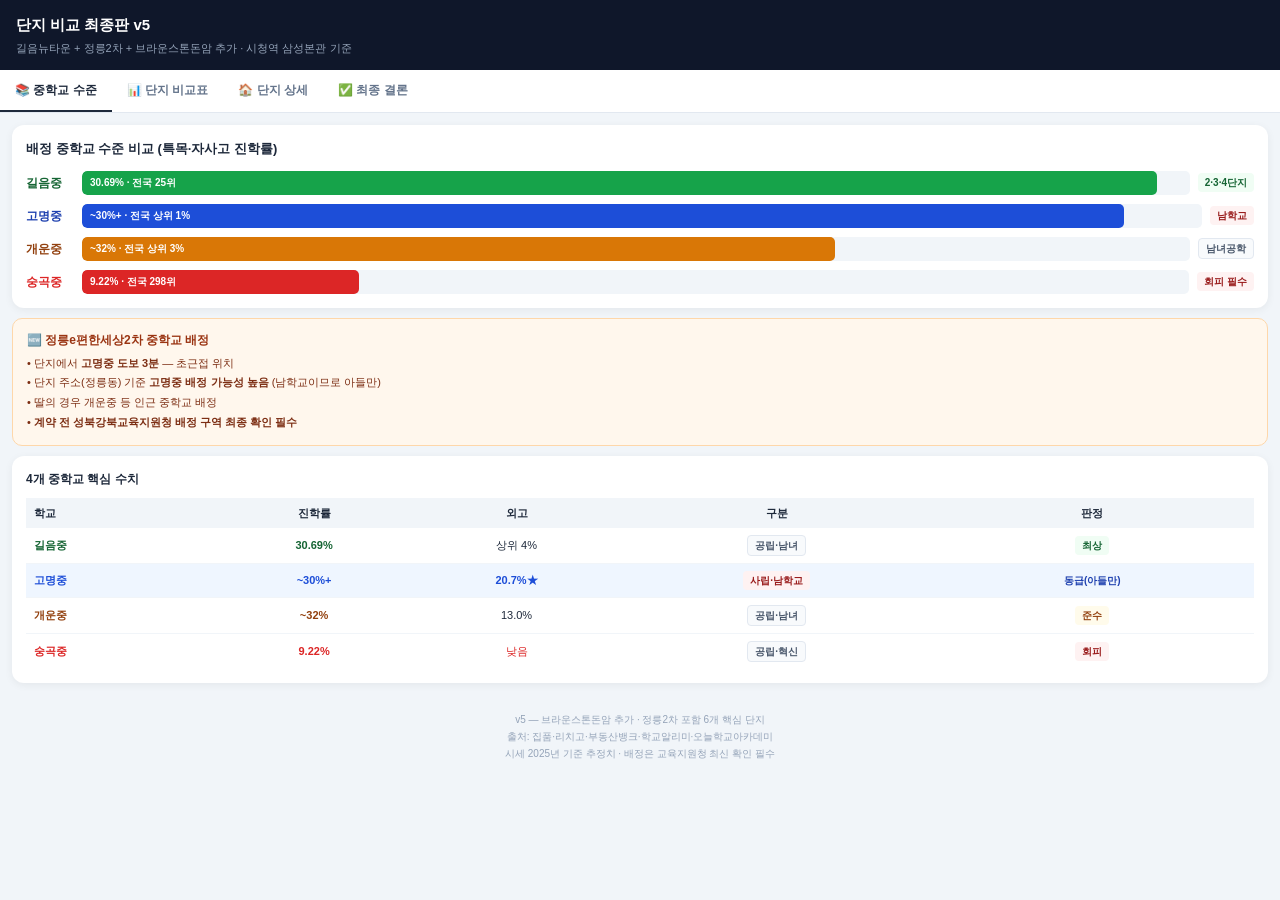
==== gileum_final_v5-2.html @ db256c3c "Add files via upload newtown" ====
<!DOCTYPE html>
<html lang="ko">
<head>
<meta charset="UTF-8">
<meta name="viewport" content="width=device-width, initial-scale=1.0, maximum-scale=1.0">
<title>길음뉴타운 + 정릉2차 + 브라운스톤돈암 비교 최종판</title>
<style>
* { box-sizing: border-box; margin: 0; padding: 0; -webkit-tap-highlight-color: transparent; }
body { font-family: -apple-system, BlinkMacSystemFont, 'Apple SD Gothic Neo', 'Noto Sans KR', sans-serif; background: #f1f5f9; color: #1e293b; font-size: 14px; line-height: 1.5; }
.hdr { background: #0f172a; color: white; padding: 14px 16px; position: sticky; top: 0; z-index: 100; }
.hdr h1 { font-size: 15px; font-weight: 700; margin-bottom: 3px; }
.hdr p { font-size: 11px; color: #94a3b8; }
.tabs { display: flex; background: white; border-bottom: 1px solid #e2e8f0; position: sticky; top: 52px; z-index: 99; overflow-x: auto; -webkit-overflow-scrolling: touch; scrollbar-width: none; }
.tabs::-webkit-scrollbar { display: none; }
.tab { flex-shrink: 0; padding: 11px 15px; font-size: 12px; font-weight: 600; color: #64748b; border-bottom: 2px solid transparent; white-space: nowrap; cursor: pointer; }
.tab.active { color: #1e293b; border-bottom-color: #1e293b; }
.sec { display: none; }
.sec.active { display: block; }
.sec-pad { padding: 12px; }

/* 배지 */
.badge { display: inline-flex; padding: 2px 7px; border-radius: 4px; font-size: 10px; font-weight: 700; white-space: nowrap; }
.bg-g { background:#f0fdf4; color:#166534; }
.bg-b { background:#eff6ff; color:#1e40af; }
.bg-a { background:#fffbeb; color:#92400e; }
.bg-r { background:#fef2f2; color:#991b1b; }
.bg-p { background:#f3e8ff; color:#6b21a8; }
.bg-or { background:#fff7ed; color:#9a3412; }
.bg-gr { background:#f8fafc; color:#475569; border:0.5px solid #e2e8f0; }
.badge-row { display:flex; gap:4px; flex-wrap:wrap; }

/* 중학교 수준 */
.school-wrap { background:white; border-radius:12px; padding:14px; margin-bottom:10px; box-shadow:0 2px 8px rgba(0,0,0,.06); }
.school-wrap h2 { font-size:13px; font-weight:700; margin-bottom:12px; }
.sbar-row { display:flex; align-items:center; gap:8px; margin-bottom:9px; }
.sbar-row:last-child { margin-bottom:0; }
.sbar-label { font-size:12px; font-weight:700; flex:0 0 48px; }
.sbar-wrap { flex:1; height:24px; background:#f1f5f9; border-radius:5px; overflow:hidden; }
.sbar-fill { height:100%; border-radius:5px; display:flex; align-items:center; padding:0 8px; font-size:10px; font-weight:700; color:white; white-space:nowrap; }
.sbar-right { font-size:10px; font-weight:700; padding:2px 7px; border-radius:4px; flex-shrink:0; }

/* 비교표 */
.tbl-scroll { overflow-x:auto; -webkit-overflow-scrolling:touch; background:white; border-radius:12px; box-shadow:0 2px 8px rgba(0,0,0,.06); margin-bottom:10px; }
.tbl-scroll table { border-collapse:collapse; min-width:700px; width:100%; font-size:11px; }
.tbl-scroll thead tr { background:#0f172a; }
.tbl-scroll thead th { padding:9px 7px; color:#e2e8f0; font-weight:600; font-size:10px; text-align:center; white-space:nowrap; border-right:0.5px solid #1e293b; }
.tbl-scroll thead th:first-child { text-align:left; padding-left:10px; min-width:88px; }
.tbl-scroll thead th:last-child { border-right:none; }
.tbl-scroll tbody tr { border-bottom:0.5px solid #f1f5f9; }
.tbl-scroll tbody tr.sr { background:#f0fdf4; }
.tbl-scroll tbody tr.new-row { background:#fff7ed; }
.tbl-scroll tbody tr.ar { background:#eff6ff; }
.tbl-scroll tbody tr.dr { opacity:.82; }
.tbl-scroll tbody td { padding:8px 6px; vertical-align:middle; text-align:center; border-right:0.5px solid #f1f5f9; }
.tbl-scroll tbody td:first-child { text-align:left; padding-left:10px; border-right:1px solid #e2e8f0; }
.tbl-scroll tbody td:last-child { border-right:none; }
.dn { font-size:12px; font-weight:700; }
.dsub { font-size:10px; color:#64748b; line-height:1.3; margin-top:1px; }

/* 단지 카드 */
.ucard { background:white; border-radius:12px; margin-bottom:10px; box-shadow:0 2px 8px rgba(0,0,0,.06); overflow:hidden; }
.ucard.s { border-top:3px solid #16a34a; }
.ucard.new { border-top:3px solid #ea580c; }
.ucard.a { border-top:3px solid #2563eb; }
.ucard.c { border-top:2px solid #dc2626; opacity:.82; }
.ucard-head { padding:12px 14px; display:flex; justify-content:space-between; align-items:flex-start; gap:8px; }
.ucard-name { font-size:16px; font-weight:700; margin-bottom:2px; }
.ucard-brand { font-size:11px; color:#64748b; margin-bottom:6px; }
.ucard-price { font-size:17px; font-weight:800; text-align:right; flex-shrink:0; }
.ucard-psub { font-size:10px; color:#64748b; margin-top:2px; }
.ugrid { display:grid; grid-template-columns:1fr 1fr; border-top:0.5px solid #f1f5f9; }
.ugi { padding:9px 12px; border-right:0.5px solid #f1f5f9; border-bottom:0.5px solid #f1f5f9; }
.ugi:nth-child(2n) { border-right:none; }
.ugi:nth-last-child(-n+2) { border-bottom:none; }
.ugl { font-size:10px; font-weight:700; color:#94a3b8; text-transform:uppercase; letter-spacing:.04em; margin-bottom:3px; }
.ugv { font-size:13px; font-weight:700; }
.ugs { font-size:10px; color:#64748b; margin-top:2px; line-height:1.4; }
.sch-sec { padding:10px 14px; background:#f8fafc; border-top:0.5px solid #f1f5f9; }
.sch-lbl { font-size:10px; font-weight:700; color:#94a3b8; text-transform:uppercase; letter-spacing:.04em; margin-bottom:5px; }
.sch-name { font-size:14px; font-weight:700; }
.sch-bar { height:4px; background:#e2e8f0; border-radius:2px; margin:5px 0; overflow:hidden; }
.sch-bar-fill { height:100%; border-radius:2px; }
.warn { font-size:10px; color:#dc2626; font-weight:600; margin-top:4px; }
.rec-sec { padding:10px 14px; border-top:0.5px solid #f1f5f9; }
.rec-inner { border-radius:8px; padding:9px 12px; }
.rec-t { font-size:11px; font-weight:700; margin-bottom:3px; }
.rec-d { font-size:11px; line-height:1.6; }

/* 결론 */
.con-wrap { background:#0f172a; border-radius:12px; padding:16px; margin-bottom:10px; }
.con-wrap h2 { font-size:14px; font-weight:700; color:#a5b4fc; margin-bottom:12px; }
.con-item { border-radius:10px; padding:12px; margin-bottom:8px; }
.con-item:last-child { margin-bottom:0; }
.con-lbl { font-size:10px; font-weight:700; margin-bottom:4px; }
.con-title { font-size:14px; font-weight:700; color:white; margin-bottom:4px; }
.con-text { font-size:11px; line-height:1.7; }
.alert-box { border-radius:10px; padding:12px 14px; margin-bottom:10px; }
.footer { text-align:center; padding:16px; font-size:10px; color:#94a3b8; line-height:1.7; }
.cg{color:#166534;} .cb{color:#1e40af;} .ca{color:#92400e;}
.cr{color:#dc2626;} .cp{color:#6b21a8;} .cor{color:#9a3412;}
</style>
</head>
<body>

<div class="hdr">
  <h1>단지 비교 최종판 v5</h1>
  <p>길음뉴타운 + 정릉2차 + 브라운스톤돈암 추가 · 시청역 삼성본관 기준</p>
</div>

<div class="tabs">
  <div class="tab active" onclick="showTab('school')">📚 중학교 수준</div>
  <div class="tab" onclick="showTab('table')">📊 단지 비교표</div>
  <div class="tab" onclick="showTab('detail')">🏠 단지 상세</div>
  <div class="tab" onclick="showTab('final')">✅ 최종 결론</div>
</div>

<!-- ── TAB 1: 중학교 수준 ── -->
<div id="tab-school" class="sec active sec-pad">
  <div class="school-wrap">
    <h2>배정 중학교 수준 비교 (특목·자사고 진학률)</h2>
    <div class="sbar-row">
      <span class="sbar-label cg">길음중</span>
      <div class="sbar-wrap"><div class="sbar-fill" style="width:97%;background:#16a34a;">30.69% · 전국 25위</div></div>
      <span class="sbar-right bg-g">2·3·4단지</span>
    </div>
    <div class="sbar-row">
      <span class="sbar-label cb">고명중</span>
      <div class="sbar-wrap"><div class="sbar-fill" style="width:93%;background:#1d4ed8;">~30%+ · 전국 상위 1%</div></div>
      <span class="sbar-right bg-r">남학교</span>
    </div>
    <div class="sbar-row">
      <span class="sbar-label ca">개운중</span>
      <div class="sbar-wrap"><div class="sbar-fill" style="width:68%;background:#d97706;">~32% · 전국 상위 3%</div></div>
      <span class="sbar-right bg-gr">남녀공학</span>
    </div>
    <div class="sbar-row">
      <span class="sbar-label cr">숭곡중</span>
      <div class="sbar-wrap"><div class="sbar-fill" style="width:25%;background:#dc2626;">9.22% · 전국 298위</div></div>
      <span class="sbar-right bg-r">회피 필수</span>
    </div>
  </div>

  <div class="alert-box" style="background:#fff7ed;border:1px solid #fed7aa;">
    <div style="font-size:12px;font-weight:700;color:#9a3412;margin-bottom:5px;">🆕 정릉e편한세상2차 중학교 배정</div>
    <div style="font-size:11px;color:#7c2d12;line-height:1.8;">
      • 단지에서 <strong>고명중 도보 3분</strong> — 초근접 위치<br>
      • 단지 주소(정릉동) 기준 <strong>고명중 배정 가능성 높음</strong> (남학교이므로 아들만)<br>
      • 딸의 경우 개운중 등 인근 중학교 배정<br>
      • <strong>계약 전 성북강북교육지원청 배정 구역 최종 확인 필수</strong>
    </div>
  </div>

  <div style="background:white;border-radius:12px;padding:14px;box-shadow:0 2px 8px rgba(0,0,0,.06);">
    <div style="font-size:12px;font-weight:700;margin-bottom:10px;">4개 중학교 핵심 수치</div>
    <table style="width:100%;border-collapse:collapse;font-size:11px;">
      <thead><tr style="background:#f1f5f9;">
        <th style="padding:7px 8px;text-align:left;font-weight:600;">학교</th>
        <th style="padding:7px 6px;text-align:center;">진학률</th>
        <th style="padding:7px 6px;text-align:center;">외고</th>
        <th style="padding:7px 6px;text-align:center;">구분</th>
        <th style="padding:7px 6px;text-align:center;">판정</th>
      </tr></thead>
      <tbody>
        <tr style="border-bottom:0.5px solid #f1f5f9;">
          <td style="padding:7px 8px;font-weight:700;color:#166534;">길음중</td>
          <td style="padding:7px 6px;text-align:center;font-weight:700;color:#166534;">30.69%</td>
          <td style="padding:7px 6px;text-align:center;">상위 4%</td>
          <td style="padding:7px 6px;text-align:center;"><span class="badge bg-gr">공립·남녀</span></td>
          <td style="padding:7px 6px;text-align:center;"><span class="badge bg-g">최상</span></td>
        </tr>
        <tr style="border-bottom:0.5px solid #f1f5f9;background:#eff6ff;">
          <td style="padding:7px 8px;font-weight:700;color:#1d4ed8;">고명중</td>
          <td style="padding:7px 6px;text-align:center;font-weight:700;color:#1d4ed8;">~30%+</td>
          <td style="padding:7px 6px;text-align:center;font-weight:700;color:#1d4ed8;">20.7%★</td>
          <td style="padding:7px 6px;text-align:center;"><span class="badge bg-r">사립·남학교</span></td>
          <td style="padding:7px 6px;text-align:center;"><span class="badge bg-b">동급(아들만)</span></td>
        </tr>
        <tr style="border-bottom:0.5px solid #f1f5f9;">
          <td style="padding:7px 8px;font-weight:700;color:#92400e;">개운중</td>
          <td style="padding:7px 6px;text-align:center;font-weight:700;color:#92400e;">~32%</td>
          <td style="padding:7px 6px;text-align:center;">13.0%</td>
          <td style="padding:7px 6px;text-align:center;"><span class="badge bg-gr">공립·남녀</span></td>
          <td style="padding:7px 6px;text-align:center;"><span class="badge bg-a">준수</span></td>
        </tr>
        <tr>
          <td style="padding:7px 8px;font-weight:700;color:#dc2626;">숭곡중</td>
          <td style="padding:7px 6px;text-align:center;font-weight:700;color:#dc2626;">9.22%</td>
          <td style="padding:7px 6px;text-align:center;color:#dc2626;">낮음</td>
          <td style="padding:7px 6px;text-align:center;"><span class="badge bg-gr">공립·혁신</span></td>
          <td style="padding:7px 6px;text-align:center;"><span class="badge bg-r">회피</span></td>
        </tr>
      </tbody>
    </table>
  </div>
</div>

<!-- ── TAB 2: 단지 비교표 ── -->
<div id="tab-table" class="sec sec-pad">
  <p style="font-size:11px;color:#64748b;margin-bottom:8px;">← 좌우로 스크롤 · 🟢초록=S티어 · 🟠주황=신규추가 · 🔵파란=A티어</p>

  <div class="tbl-scroll">
    <table>
      <thead>
        <tr>
          <th>단지</th>
          <th>배정 중학교</th>
          <th>학군등급</th>
          <th>길음역<br>도보</th>
          <th>시청역<br>소요</th>
          <th>경사</th>
          <th>84㎡<br>시세</th>
          <th>연식</th>
          <th>추천</th>
        </tr>
      </thead>
      <tbody>

        <!-- 4단지 S -->
        <tr class="sr">
          <td><div class="dn">4단지</div><div class="dsub">e편한세상<br>1,605세대</div></td>
          <td><div style="font-size:11px;font-weight:700;color:#166534;">길음중 100%</div><div class="dsub" style="color:#166534;">길음초 배정</div></td>
          <td><span class="badge bg-g" style="font-size:10px;">1등급</span><div class="dsub">전국 0.9%</div></td>
          <td><span style="font-weight:700;color:#92400e;">18~20분</span><div class="dsub">마을버스<br>5~7분</div></td>
          <td><span style="font-weight:700;color:#92400e;">35~40분</span></td>
          <td><span class="badge bg-r">경사 심함</span><div class="dsub">버스 극복</div></td>
          <td><span style="font-weight:700;color:#166534;">10~11억</span></td>
          <td><span style="font-weight:600;">2005년</span><div class="dsub" style="color:#92400e;">22년차</div></td>
          <td><span class="badge bg-g">★학군확정</span></td>
        </tr>

        <!-- 6단지 S -->
        <tr class="sr">
          <td><div class="dn">6단지</div><div class="dsub">래미안<br>977세대</div></td>
          <td><div style="font-size:11px;font-weight:700;">개운중 多</div><div class="dsub" style="color:#dc2626;">고명중 소수·숭곡 회피</div></td>
          <td><span class="badge bg-a" style="font-size:10px;">동별차이</span><div class="dsub">개운중<br>상위 20%</div></td>
          <td><span style="font-weight:700;color:#166534;">5분</span><div class="dsub">지하연결</div></td>
          <td><span style="font-weight:700;color:#166534;">25~28분</span></td>
          <td><span class="badge bg-g">평지</span></td>
          <td><span style="font-weight:700;color:#1e40af;">12~13억</span></td>
          <td><span style="font-weight:600;">2007년</span><div class="dsub">18년차</div></td>
          <td><span class="badge bg-g">출퇴근최강</span><div class="dsub" style="color:#dc2626;">동 확인 필수</div></td>
        </tr>

        <!-- 정릉2차 NEW -->
        <tr class="new-row">
          <td>
            <div class="dn cor">정릉2차</div>
            <div class="dsub">e편한세상<br>527세대</div>
            <div><span class="badge bg-or" style="font-size:9px;">🆕 신규</span></div>
          </td>
          <td>
            <div style="font-size:11px;font-weight:700;color:#9a3412;">고명중 근접(3분)</div>
            <div class="dsub">배정 확인 필요</div>
            <div class="dsub" style="color:#1d4ed8;">아들=고명중 유력</div>
          </td>
          <td><span class="badge bg-b" style="font-size:10px;">1등급유력</span><div class="dsub">고명중 기준<br>아들 한정</div></td>
          <td><span style="font-weight:700;color:#92400e;">10~11분</span><div class="dsub">정릉역(우이신설)<br>도보 9분도</div></td>
          <td><span style="font-weight:700;color:#92400e;">35~40분</span><div class="dsub">버스+4호선<br>+2호선</div></td>
          <td><span class="badge bg-r">경사 있음</span><div class="dsub">정릉동 고지대<br>주의</div></td>
          <td><span style="font-weight:700;color:#166534;">8~9.5억</span><div class="dsub">가장 저렴</div></td>
          <td><span style="font-weight:600;">2009년</span><div class="dsub">16년차</div></td>
          <td><span class="badge bg-or">학군+가격</span><div class="dsub" style="color:#9a3412;">아들 조건부</div></td>
        </tr>


        <!-- 브라운스톤돈암 NEW -->
        <tr class="new-row">
          <td>
            <div class="dn cor">브라운스톤</div>
            <div class="dsub">돈암<br>1,074세대</div>
            <div><span class="badge bg-or" style="font-size:9px;">🆕 신규</span></div>
          </td>
          <td>
            <div style="font-size:11px;font-weight:700;color:#1d4ed8;">고명중 유력</div>
            <div class="dsub">돈암초→고명중<br>경로 일반적</div>
          </td>
          <td><span class="badge bg-b" style="font-size:10px;">1등급</span><div class="dsub">고명중<br>전국 상위 1%<br><span style="color:#dc2626;">남학교</span></div></td>
          <td><span style="font-weight:700;color:#92400e;">10~13분</span><div class="dsub">동별 편차<br>평지</div></td>
          <td><span style="font-weight:700;color:#92400e;">28~33분</span><div class="dsub">4호선→2호선</div></td>
          <td><span class="badge bg-g">평지</span><div class="dsub">돈암동 평지<br>경사 없음</div></td>
          <td><span style="font-weight:700;color:#92400e;">10~11억</span><div class="dsub">82타입 기준<br>~7억8천</div></td>
          <td><span style="font-weight:600;">2004년</span><div class="dsub" style="color:#dc2626;">22년차</div></td>
          <td><span class="badge bg-or">평지+고명중</span><div class="dsub" style="color:#dc2626;">아들 조건부</div></td>
        </tr>
        <!-- 9단지 A -->
        <tr class="ar">
          <td><div class="dn">9단지</div><div class="dsub">래미안<br>2,940세대</div></td>
          <td><div style="font-size:11px;font-weight:700;">개운중/고명중<br>/숭곡중</div><div class="dsub" style="color:#dc2626;">동별 상이·숭곡 회피</div></td>
          <td><span class="badge bg-a" style="font-size:10px;">동별차이</span></td>
          <td><span style="font-weight:700;color:#92400e;">7~10분</span><div class="dsub">에스컬레이터</div></td>
          <td><span style="font-weight:700;color:#92400e;">28~32분</span></td>
          <td><span class="badge bg-g">에스컬</span></td>
          <td><span style="font-weight:700;color:#6b21a8;">13~14억</span></td>
          <td><span style="font-weight:600;">2010년</span><div class="dsub">15년차</div></td>
          <td><span class="badge bg-p">자산가치</span></td>
        </tr>

        <!-- 8단지 A -->
        <tr class="ar">
          <td><div class="dn">8단지</div><div class="dsub">래미안<br>1,900세대</div></td>
          <td><div style="font-size:11px;font-weight:700;">개운중/고명중<br>/숭곡중</div><div class="dsub" style="color:#dc2626;">동별 상이·숭곡 회피</div></td>
          <td><span class="badge bg-a" style="font-size:10px;">동별차이</span></td>
          <td><span style="font-weight:700;color:#92400e;">8~10분</span></td>
          <td><span style="font-weight:700;color:#92400e;">28~32분</span></td>
          <td><span class="badge bg-a">보통</span><div class="dsub">저층 완만</div></td>
          <td><span style="font-weight:700;">12.5~13.5억</span></td>
          <td><span style="font-weight:600;">2009년</span><div class="dsub">16년차</div></td>
          <td><span class="badge bg-gr">차선</span></td>
        </tr>

        <!-- 2단지 D -->
        <tr class="dr">
          <td><div class="dn">2단지</div><div class="dsub">푸르지오<br>1,424세대</div></td>
          <td><div style="font-size:11px;font-weight:700;color:#166534;">길음중 우선</div><div class="dsub">길원초</div></td>
          <td><span class="badge bg-g" style="font-size:10px;">1등급</span></td>
          <td><span style="font-weight:700;color:#dc2626;">20분+</span></td>
          <td><span style="font-weight:700;color:#dc2626;">40~45분</span></td>
          <td><span class="badge bg-r">최악</span></td>
          <td><span style="font-weight:700;color:#166534;">9~10.5억</span></td>
          <td><span style="font-weight:600;">2005년</span></td>
          <td><span class="badge bg-r">비추</span></td>
        </tr>

        <!-- 7단지 D -->
        <tr class="dr">
          <td><div class="dn">7단지</div><div class="dsub">두산위브<br>1,586세대</div></td>
          <td><div style="font-size:11px;">개운중/고명중</div></td>
          <td><span class="badge bg-a" style="font-size:10px;">동별차이</span></td>
          <td><span style="font-weight:700;color:#92400e;">10~12분</span></td>
          <td><span style="font-weight:700;color:#92400e;">30~35분</span></td>
          <td><span class="badge bg-a">있음</span></td>
          <td><span style="font-weight:700;">11~12억</span></td>
          <td><span style="font-weight:600;">2009년</span></td>
          <td><span class="badge bg-gr">비추</span></td>
        </tr>

        <!-- 1단지 D -->
        <tr class="dr">
          <td><div class="dn">1단지</div><div class="dsub">래미안<br>1,056세대</div></td>
          <td><div style="font-size:11px;font-weight:700;color:#dc2626;">숭곡중 多</div></td>
          <td><span class="badge bg-r" style="font-size:10px;">1.3등급</span></td>
          <td><span style="font-weight:700;color:#166534;">3~5분</span></td>
          <td><span style="font-weight:700;color:#166534;">23~25분</span></td>
          <td><span class="badge bg-g">평지</span></td>
          <td><span style="font-weight:700;color:#166534;">10~11억</span></td>
          <td><span style="font-weight:600;">2002년</span><div class="dsub" style="color:#dc2626;">25년·최노후</div></td>
          <td><span class="badge bg-r">비추</span></td>
        </tr>

        <!-- 3단지 D -->
        <tr class="dr">
          <td><div class="dn">3·5단지</div><div class="dsub">센트레빌 외</div></td>
          <td><div style="font-size:11px;font-weight:700;color:#166534;">3단지=길음중<br></div><div style="font-size:11px;color:#dc2626;">5단지=숭곡중</div></td>
          <td><span class="badge bg-r" style="font-size:10px;">불리</span></td>
          <td><span style="font-weight:700;color:#dc2626;">15분+</span></td>
          <td><span style="font-weight:700;color:#dc2626;">40~45분</span></td>
          <td><span class="badge bg-r">심함</span></td>
          <td><span style="font-weight:700;">8~11.5억</span></td>
          <td><span style="font-weight:600;">2005~8년</span></td>
          <td><span class="badge bg-r">비추</span></td>
        </tr>

      </tbody>
    </table>
  </div>
</div>

<!-- ── TAB 3: 단지 상세 ── -->
<div id="tab-detail" class="sec sec-pad">

  <!-- 정릉2차 NEW -->
  <div class="ucard new">
    <div class="ucard-head">
      <div>
        <div style="display:flex;align-items:center;gap:6px;margin-bottom:2px;">
          <span class="ucard-name cor">정릉e편한세상2차</span>
          <span class="badge bg-or">🆕 신규</span>
        </div>
        <div class="ucard-brand">527세대 · 2009년 · 16년차 · 성북구 정릉동</div>
        <div class="badge-row">
          <span class="badge bg-or">고명중 도보 3분</span>
          <span class="badge bg-g">8~9.5억 최저가</span>
          <span class="badge bg-a">경사 있음</span>
        </div>
      </div>
      <div>
        <div class="ucard-price cor">8~9.5억</div>
        <div class="ucard-psub">84㎡ 기준<br>(25년 9억500만 실거래)</div>
      </div>
    </div>
    <div class="ugrid">
      <div class="ugi">
        <div class="ugl">길음역</div>
        <div class="ugv ca">10~11분</div>
        <div class="ugs">도보 이동<br>정릉역(우이신설) 9분</div>
      </div>
      <div class="ugi">
        <div class="ugl">시청역 출퇴근</div>
        <div class="ugv ca">35~40분</div>
        <div class="ugs">버스+4호선 길음역<br>→동대문역사→2호선</div>
      </div>
      <div class="ugi">
        <div class="ugl">경사</div>
        <div class="ugv"><span class="badge bg-a">경사 있음</span></div>
        <div class="ugs">정릉동 고지대<br>임장 필수</div>
      </div>
      <div class="ugi">
        <div class="ugl">초등배정</div>
        <div class="ugv">매원초</div>
        <div class="ugs">단지 인근 위치<br>고명중과 같은 재단</div>
      </div>
      <div class="ugi">
        <div class="ugl">세대수</div>
        <div class="ugv">527세대</div>
        <div class="ugs">소규모 · 커뮤니티<br>시설 제한적</div>
      </div>
      <div class="ugi">
        <div class="ugl">가격메리트</div>
        <div class="ugv cor">비교 단지 최저</div>
        <div class="ugs">4단지보다 1~1.5억<br>추가 절약</div>
      </div>
    </div>
    <div class="sch-sec">
      <div class="sch-lbl">배정 중학교</div>
      <div style="display:flex;align-items:center;justify-content:space-between;margin-bottom:4px;">
        <span class="sch-name cb">고명중 (도보 3분 · 배정 유력)</span>
        <span class="badge bg-r">남학교</span>
      </div>
      <div class="sch-bar"><div class="sch-bar-fill" style="width:93%;background:#1d4ed8;"></div></div>
      <div style="font-size:11px;color:#475569;">전국 상위 1% · 자사고 26.9% · 외고 20.7% ★ · 길음중과 동급</div>
      <div class="warn">⚠ 남학교(아들만). 딸은 개운중 등 별도 배정. 정릉동 주소 기준 고명중 배정 유력하나 계약 전 성북강북교육지원청 공식 확인 필수.</div>
    </div>
    <div style="padding:10px 14px;border-top:0.5px solid #f1f5f9;">
      <div style="font-size:10px;font-weight:700;color:#94a3b8;text-transform:uppercase;letter-spacing:.04em;margin-bottom:8px;">정릉2차 vs 4단지 비교</div>
      <table style="width:100%;border-collapse:collapse;font-size:11px;">
        <tr style="border-bottom:0.5px solid #f1f5f9;">
          <td style="padding:5px 0;color:#64748b;">학군</td>
          <td style="padding:5px 0;text-align:right;">정릉2차 고명중(전국 1%) ≈ 4단지 길음중(전국 0.9%)</td>
        </tr>
        <tr style="border-bottom:0.5px solid #f1f5f9;">
          <td style="padding:5px 0;color:#64748b;">가격</td>
          <td style="padding:5px 0;text-align:right;"><strong class="cor">정릉2차 1~1.5억 저렴</strong> (8~9.5억 vs 10~11억)</td>
        </tr>
        <tr style="border-bottom:0.5px solid #f1f5f9;">
          <td style="padding:5px 0;color:#64748b;">출퇴근</td>
          <td style="padding:5px 0;text-align:right;">비슷 (둘 다 35~40분)</td>
        </tr>
        <tr style="border-bottom:0.5px solid #f1f5f9;">
          <td style="padding:5px 0;color:#64748b;">경사</td>
          <td style="padding:5px 0;text-align:right;">정릉2차 = 4단지 수준 (모두 경사 있음)</td>
        </tr>
        <tr style="border-bottom:0.5px solid #f1f5f9;">
          <td style="padding:5px 0;color:#64748b;">세대수</td>
          <td style="padding:5px 0;text-align:right;color:#dc2626;">정릉2차 527세대 vs 4단지 1,605세대 (소규모 불리)</td>
        </tr>
        <tr>
          <td style="padding:5px 0;color:#64748b;">학군확정</td>
          <td style="padding:5px 0;text-align:right;">4단지 길음중 100% vs 정릉2차 고명중 유력(확인필요)</td>
        </tr>
      </table>
    </div>
    <div class="rec-sec">
      <div class="rec-inner" style="background:#fff7ed;">
        <div class="rec-t cor">아들 기준 · 가격이 최우선이라면</div>
        <div class="rec-d cor">고명중 도보 3분으로 학군은 길음중 동급. 가격은 비교 단지 중 최저(8~9.5억). 단, 527세대 소규모라 커뮤니티·유동성 불리. 배정 공식 확인 필수. 4단지보다 1억 이상 절약 가능.</div>
      </div>
    </div>
  </div>

  <!-- 4단지 -->
  <div class="ucard s">
    <div class="ucard-head">
      <div>
        <div class="ucard-name">4단지 e편한세상</div>
        <div class="ucard-brand">1,605세대 · 2005년 · 22년차</div>
        <div class="badge-row">
          <span class="badge bg-g">길음중 100% 확정</span>
          <span class="badge bg-g">길음초 배정</span>
          <span class="badge bg-r">경사 심함</span>
        </div>
      </div>
      <div>
        <div class="ucard-price cg">10~11억</div>
        <div class="ucard-psub">예산 여유</div>
      </div>
    </div>
    <div class="ugrid">
      <div class="ugi"><div class="ugl">길음역</div><div class="ugv ca">18~20분</div><div class="ugs">마을버스 5~7분 단축</div></div>
      <div class="ugi"><div class="ugl">시청역</div><div class="ugv ca">35~40분</div><div class="ugs">버스+4호선+2호선</div></div>
      <div class="ugi"><div class="ugl">경사</div><div class="ugv"><span class="badge bg-r">심함</span></div><div class="ugs">버스로 극복 가능</div></div>
      <div class="ugi"><div class="ugl">초등배정</div><div class="ugv cg">길음초</div><div class="ugs">전국 상위 0.6%</div></div>
    </div>
    <div class="sch-sec">
      <div class="sch-lbl">배정 중학교</div>
      <div style="display:flex;align-items:center;justify-content:space-between;margin-bottom:4px;">
        <span class="sch-name cg">길음중 100%</span>
        <div class="badge-row"><span class="badge bg-g">성북구 1위</span><span class="badge bg-g">전국 25위</span></div>
      </div>
      <div class="sch-bar"><div class="sch-bar-fill" style="width:97%;background:#16a34a;"></div></div>
      <div style="font-size:11px;color:#475569;">특목·자사고 30.69% · 공립 남녀공학 · 아들·딸 모두</div>
    </div>
    <div class="rec-sec">
      <div class="rec-inner" style="background:#f0fdf4;">
        <div class="rec-t cg">학군 100% 확정 · 아들·딸 공통</div>
        <div class="rec-d cg">길음중 확정. 1,605세대 대단지로 유동성·커뮤니티 우수. 정릉2차보다 비싸지만 학군 확정성과 단지 규모에서 우위.</div>
      </div>
    </div>
  </div>

  <!-- 6단지 -->
  <div class="ucard s">
    <div class="ucard-head">
      <div>
        <div class="ucard-name">6단지 래미안</div>
        <div class="ucard-brand">977세대 · 2007년 · 18년차</div>
        <div class="badge-row">
          <span class="badge bg-g">역 5분 평지</span>
          <span class="badge bg-g">지하연결</span>
          <span class="badge bg-a">개운중 주배정</span>
        </div>
      </div>
      <div>
        <div class="ucard-price cb">12~13억</div>
        <div class="ucard-psub">출퇴근 최강</div>
      </div>
    </div>
    <div class="ugrid">
      <div class="ugi"><div class="ugl">길음역</div><div class="ugv cg">도보 5분</div><div class="ugs">지하주차장 연결</div></div>
      <div class="ugi"><div class="ugl">시청역</div><div class="ugv cg">25~28분</div><div class="ugs">4호선→2호선</div></div>
      <div class="ugi"><div class="ugl">경사</div><div class="ugv"><span class="badge bg-g">완전 평지</span></div></div>
      <div class="ugi"><div class="ugl">초등배정</div><div class="ugv">미아초</div></div>
    </div>
    <div class="sch-sec">
      <div class="sch-lbl">배정 중학교 (동별 상이 ⚠)</div>
      <div style="font-size:13px;font-weight:700;color:#92400e;margin-bottom:4px;">개운중 (다수 동)</div>
      <div class="sch-bar"><div class="sch-bar-fill" style="width:68%;background:#d97706;"></div></div>
      <div style="font-size:11px;color:#475569;">전국 상위 3% · 남녀공학</div>
      <div class="warn">⚠ 고명중 배정 동 적음. 숭곡중 배정 동 절대 회피.</div>
    </div>
    <div class="rec-sec">
      <div class="rec-inner" style="background:#f0fdf4;">
        <div class="rec-t" style="color:#166534;">출퇴근·생활 최우선 · 아들·딸 공통</div>
        <div class="rec-d" style="color:#166534;">역 5분 평지 시청역 25분. 개운중(전국 상위 3%) 배정. 학군은 4단지보다 낮지만 생활 조건 최강.</div>
      </div>
    </div>
  </div>


  <!-- 브라운스톤돈암 NEW -->
  <div class="ucard new">
    <div class="ucard-head">
      <div>
        <div style="display:flex;align-items:center;gap:6px;margin-bottom:2px;">
          <span class="ucard-name cor">브라운스톤돈암</span>
          <span class="badge bg-or">🆕 신규</span>
        </div>
        <div class="ucard-brand">1,074세대 · 2004년 12월 · 22년차 · 성북구 돈암동</div>
        <div class="badge-row">
          <span class="badge bg-g">평지</span>
          <span class="badge bg-b">고명중 유력</span>
          <span class="badge bg-or">1,074세대 중형 단지</span>
        </div>
      </div>
      <div>
        <div class="ucard-price ca">10~11억</div>
        <div class="ucard-psub">84㎡ 추정<br>(82타입 7억8천 기준)</div>
      </div>
    </div>
    <div class="ugrid">
      <div class="ugi">
        <div class="ugl">길음역</div>
        <div class="ugv ca">10~13분</div>
        <div class="ugs">동별 편차 있음<br>평지 이동</div>
      </div>
      <div class="ugi">
        <div class="ugl">시청역 출퇴근</div>
        <div class="ugv ca">28~33분</div>
        <div class="ugs">4호선→동대문역사<br>→2호선</div>
      </div>
      <div class="ugi">
        <div class="ugl">경사</div>
        <div class="ugv"><span class="badge bg-g">평지</span></div>
        <div class="ugs">돈암동 평지 위치<br>경사 없음 ★</div>
      </div>
      <div class="ugi">
        <div class="ugl">단지 규모</div>
        <div class="ugv">1,074세대</div>
        <div class="ugs">중형 단지<br>관리 양호 평가</div>
      </div>
      <div class="ugi">
        <div class="ugl">연식</div>
        <div class="ugv" style="color:#dc2626;">2004년 22년차</div>
        <div class="ugs">4단지(2005년)와<br>비슷한 연식</div>
      </div>
      <div class="ugi">
        <div class="ugl">초등배정</div>
        <div class="ugv">개운초 유력</div>
        <div class="ugs">돈암동 주소 기준<br>교육청 확인 필요</div>
      </div>
    </div>
    <div class="sch-sec">
      <div class="sch-lbl">배정 중학교</div>
      <div style="display:flex;align-items:center;justify-content:space-between;margin-bottom:4px;">
        <span class="sch-name cb">고명중 (돈암초 → 고명중 일반 경로)</span>
        <span class="badge bg-r">남학교</span>
      </div>
      <div class="sch-bar"><div class="sch-bar-fill" style="width:93%;background:#1d4ed8;"></div></div>
      <div style="font-size:11px;color:#475569;">전국 상위 1% · 자사고 26.9% · 외고 20.7%★ · 사립 남학교</div>
      <div style="font-size:11px;color:#475569;margin-top:3px;">돈암초 졸업생 다수가 고명중 배정 — 나무위키·지역 정보 확인</div>
      <div class="warn">⚠ 남학교(아들만). 딸은 동구여중·성신여중 등 별도 배정. 배정은 교육지원청 공식 확인 필수.</div>
    </div>
    <div style="padding:10px 14px;border-top:0.5px solid #f1f5f9;">
      <div style="font-size:10px;font-weight:700;color:#94a3b8;text-transform:uppercase;letter-spacing:.04em;margin-bottom:8px;">브라운스톤돈암 vs 6단지 비교</div>
      <table style="width:100%;border-collapse:collapse;font-size:11px;">
        <tr style="border-bottom:0.5px solid #f1f5f9;">
          <td style="padding:5px 0;color:#64748b;">배정 학교</td>
          <td style="padding:5px 0;text-align:right;"><strong>브라운스톤=고명중(전국 상위 1%)</strong> vs 6단지=개운중(상위 3%)</td>
        </tr>
        <tr style="border-bottom:0.5px solid #f1f5f9;">
          <td style="padding:5px 0;color:#64748b;">경사</td>
          <td style="padding:5px 0;text-align:right;">둘 다 평지 ★</td>
        </tr>
        <tr style="border-bottom:0.5px solid #f1f5f9;">
          <td style="padding:5px 0;color:#64748b;">길음역 거리</td>
          <td style="padding:5px 0;text-align:right;color:#dc2626;">6단지 5분 &lt;&lt; 브라운스톤 10~13분</td>
        </tr>
        <tr style="border-bottom:0.5px solid #f1f5f9;">
          <td style="padding:5px 0;color:#64748b;">출퇴근</td>
          <td style="padding:5px 0;text-align:right;color:#dc2626;">6단지 25~28분 &lt;&lt; 브라운스톤 28~33분</td>
        </tr>
        <tr style="border-bottom:0.5px solid #f1f5f9;">
          <td style="padding:5px 0;color:#64748b;">시세</td>
          <td style="padding:5px 0;text-align:right;color:#166534;">브라운스톤 10~11억 vs 6단지 12~13억 → 2억 절약</td>
        </tr>
        <tr>
          <td style="padding:5px 0;color:#64748b;">세대수</td>
          <td style="padding:5px 0;text-align:right;">브라운스톤 1,074세대 vs 6단지 977세대 (비슷)</td>
        </tr>
      </table>
    </div>
    <div class="rec-sec">
      <div class="rec-inner" style="background:#fff7ed;">
        <div class="rec-t cor">평지 + 고명중 + 가격 절약 (아들 기준)</div>
        <div class="rec-d cor">고명중(전국 상위 1%, 남학교) 배정 유력. 완전 평지. 6단지보다 2억 저렴. 학군은 6단지 개운중보다 오히려 높음. 단, 남학교라 아들만 해당. 길음역 10~13분, 22년차 구축 감안.</div>
      </div>
    </div>
  </div>

  <!-- 9단지 간략 -->
  <div class="ucard a">
    <div class="ucard-head">
      <div>
        <div class="ucard-name">9단지 래미안</div>
        <div class="ucard-brand">2,940세대 · 2010년 · 15년차 · 뉴타운 대장</div>
        <div class="badge-row"><span class="badge bg-p">대장단지</span><span class="badge bg-g">에스컬레이터</span><span class="badge bg-r">동 확인 필수</span></div>
      </div>
      <div><div class="ucard-price cp">13~14억</div><div class="ucard-psub">예산 상단</div></div>
    </div>
    <div class="sch-sec">
      <div class="sch-lbl">배정 중학교 (동별 상이)</div>
      <div class="badge-row" style="margin-bottom:4px;"><span class="badge bg-a">개운중(남녀)</span><span class="badge bg-b">고명중(남·소수)</span><span class="badge bg-r">숭곡중 ✗</span></div>
      <div class="warn">⚠ 개운중 배정 동 선택. 숭곡중 절대 회피.</div>
    </div>
    <div class="rec-sec">
      <div class="rec-inner" style="background:#eff6ff;">
        <div class="rec-t cb">자산가치 최우선 + 예산 여유 시</div>
        <div class="rec-d cb">대장단지 장기 보존력 최상. 개운중 배정 동 확인 조건부 추천.</div>
      </div>
    </div>
  </div>

  <div class="alert-box" style="background:#fef2f2;border:1px solid #fecaca;">
    <div style="font-size:12px;font-weight:700;color:#991b1b;margin-bottom:6px;">✗ 비추천 단지 (8·2·3·5·7·1단지)</div>
    <div style="font-size:12px;line-height:1.9;color:#7f1d1d;">
      <strong>2단지</strong> — 길음중 배정이나 경사+역거리 최악<br>
      <strong>3단지</strong> — 길음중 배정이나 고지대 경사 극심<br>
      <strong>5단지</strong> — 숭곡중 多 + 경사 심함<br>
      <strong>7단지</strong> — 두산 브랜드, 8단지 대비 메리트 없음<br>
      <strong>1단지</strong> — 숭곡중 多 배정 + 25년 최노후
    </div>
  </div>
</div>

<!-- ── TAB 4: 최종 결론 ── -->
<div id="tab-final" class="sec sec-pad">



  <!-- 단지별 순위표 -->
  <div style="background:white;border-radius:12px;padding:14px;margin-bottom:10px;box-shadow:0 2px 8px rgba(0,0,0,.06);">
    <div style="font-size:13px;font-weight:700;margin-bottom:4px;">🏆 단지별 종합 순위</div>
    <div style="font-size:11px;color:#1d4ed8;font-weight:600;background:#eff6ff;border-radius:6px;padding:6px 10px;margin-bottom:12px;">👦 9세 아들 기준 · 고명중(남학교) 배정 가능 반영</div>

    <!-- 1위 -->
    <div style="display:flex;align-items:center;gap:10px;padding:10px 12px;background:#fefce8;border-radius:10px;margin-bottom:8px;border-left:4px solid #eab308;">
      <div style="font-size:22px;font-weight:900;color:#eab308;flex-shrink:0;width:28px;text-align:center;">1</div>
      <div style="flex:1;min-width:0;">
        <div style="display:flex;align-items:center;gap:6px;flex-wrap:wrap;margin-bottom:3px;">
          <span style="font-size:14px;font-weight:700;">브라운스톤돈암</span>
          <span class="badge bg-b">고명중 유력</span>
          <span class="badge bg-g">평지</span>
          <span class="badge bg-g">가격↓</span>
        </div>
        <div style="font-size:11px;color:#475569;line-height:1.7;">고명중(전국 상위 1%, 외고 20.7%★) · 완전 평지 · 10~11억<br>6단지보다 2억 저렴하면서 학군은 오히려 높음 · 1,074세대</div>
      </div>
      <div style="text-align:right;flex-shrink:0;">
        <div style="font-size:15px;font-weight:800;color:#9a3412;">10~11억</div>
        <div style="font-size:10px;color:#64748b;">1,074세대</div>
      </div>
    </div>

    <!-- 2위 -->
    <div style="display:flex;align-items:center;gap:10px;padding:10px 12px;background:#fefce8;border-radius:10px;margin-bottom:8px;border-left:4px solid #f59e0b;">
      <div style="font-size:22px;font-weight:900;color:#f59e0b;flex-shrink:0;width:28px;text-align:center;">2</div>
      <div style="flex:1;min-width:0;">
        <div style="display:flex;align-items:center;gap:6px;flex-wrap:wrap;margin-bottom:3px;">
          <span style="font-size:14px;font-weight:700;">4단지 e편한세상</span>
          <span class="badge bg-g">길음중 100%</span>
          <span class="badge bg-g">가격↓</span>
        </div>
        <div style="font-size:11px;color:#475569;line-height:1.7;">길음중(전국 25위, 성북 1위) · 10~11억 · 길음초 배정<br>학군 확정성 최강 · 경사 있음(마을버스 극복)</div>
      </div>
      <div style="text-align:right;flex-shrink:0;">
        <div style="font-size:15px;font-weight:800;color:#166534;">10~11억</div>
        <div style="font-size:10px;color:#64748b;">1,605세대</div>
      </div>
    </div>

    <!-- 3위 -->
    <div style="display:flex;align-items:center;gap:10px;padding:10px 12px;background:#fefce8;border-radius:10px;margin-bottom:8px;border-left:4px solid #fbbf24;">
      <div style="font-size:22px;font-weight:900;color:#fbbf24;flex-shrink:0;width:28px;text-align:center;">3</div>
      <div style="flex:1;min-width:0;">
        <div style="display:flex;align-items:center;gap:6px;flex-wrap:wrap;margin-bottom:3px;">
          <span style="font-size:14px;font-weight:700;">정릉e편한세상2차</span>
          <span class="badge bg-b">고명중 도보 3분</span>
          <span class="badge bg-g">최저가</span>
        </div>
        <div style="font-size:11px;color:#475569;line-height:1.7;">고명중(전국 상위 1%) 도보 3분 · 8~9.5억 최저가<br>경사 있음 · 527세대 소규모·유동성↓ · 배정 확인 필수</div>
      </div>
      <div style="text-align:right;flex-shrink:0;">
        <div style="font-size:15px;font-weight:800;color:#6b21a8;">8~9.5억</div>
        <div style="font-size:10px;color:#64748b;">527세대</div>
      </div>
    </div>

    <!-- 4위 -->
    <div style="display:flex;align-items:center;gap:10px;padding:10px 12px;background:#f0f9ff;border-radius:10px;margin-bottom:8px;border-left:4px solid #38bdf8;">
      <div style="font-size:22px;font-weight:900;color:#38bdf8;flex-shrink:0;width:28px;text-align:center;">4</div>
      <div style="flex:1;min-width:0;">
        <div style="display:flex;align-items:center;gap:6px;flex-wrap:wrap;margin-bottom:3px;">
          <span style="font-size:14px;font-weight:700;">6단지 래미안</span>
          <span class="badge bg-g">출퇴근 최강</span>
          <span class="badge bg-g">평지</span>
        </div>
        <div style="font-size:11px;color:#475569;line-height:1.7;">개운중(상위 3%) 주배정 · 역 5분 지하연결 · 시청역 25분<br>고명중 배정 동 소수 · 12~13억 · 숭곡중 동 회피</div>
      </div>
      <div style="text-align:right;flex-shrink:0;">
        <div style="font-size:15px;font-weight:800;color:#1e40af;">12~13억</div>
        <div style="font-size:10px;color:#64748b;">977세대</div>
      </div>
    </div>

    <!-- 5위 -->
    <div style="display:flex;align-items:center;gap:10px;padding:10px 12px;background:#eff6ff;border-radius:10px;margin-bottom:8px;border-left:4px solid #3b82f6;">
      <div style="font-size:22px;font-weight:900;color:#3b82f6;flex-shrink:0;width:28px;text-align:center;">5</div>
      <div style="flex:1;min-width:0;">
        <div style="display:flex;align-items:center;gap:6px;flex-wrap:wrap;margin-bottom:3px;">
          <span style="font-size:14px;font-weight:700;">9단지 래미안</span>
          <span class="badge bg-p">자산가치 최상</span>
        </div>
        <div style="font-size:11px;color:#475569;line-height:1.7;">개운중/고명중(동별 상이) · 13~14억 · 2,940세대 대장<br>에스컬레이터 · 숭곡중 동 절대 회피</div>
      </div>
      <div style="text-align:right;flex-shrink:0;">
        <div style="font-size:15px;font-weight:800;color:#6b21a8;">13~14억</div>
        <div style="font-size:10px;color:#64748b;">2,940세대</div>
      </div>
    </div>

    <!-- 6위 -->
    <div style="display:flex;align-items:center;gap:10px;padding:10px 12px;background:#f8fafc;border-radius:10px;margin-bottom:8px;border-left:4px solid #94a3b8;">
      <div style="font-size:22px;font-weight:900;color:#94a3b8;flex-shrink:0;width:28px;text-align:center;">6</div>
      <div style="flex:1;min-width:0;">
        <div style="display:flex;align-items:center;gap:6px;flex-wrap:wrap;margin-bottom:3px;">
          <span style="font-size:14px;font-weight:700;">8단지 래미안</span>
          <span class="badge bg-gr">조건부 차선</span>
        </div>
        <div style="font-size:11px;color:#475569;line-height:1.7;">개운중/고명중(동별 상이) · 12.5~13.5억<br>저층동+개운중 or 고명중 배정 동 조건부</div>
      </div>
      <div style="text-align:right;flex-shrink:0;">
        <div style="font-size:15px;font-weight:800;color:#475569;">12.5~13.5억</div>
        <div style="font-size:10px;color:#64748b;">1,900세대</div>
      </div>
    </div>

    <!-- 핵심 포인트 -->
    <div style="background:#eff6ff;border-radius:10px;padding:10px 12px;margin-bottom:8px;">
      <div style="font-size:11px;font-weight:700;color:#1e40af;margin-bottom:5px;">👦 아들 기준 순위 포인트</div>
      <div style="font-size:11px;color:#1e3a8a;line-height:1.8;">
        • <b>브라운스톤돈암 1위</b> — 고명중 배정 유력 + 평지 + 6단지보다 2억 저렴<br>
        • <b>4단지 2위</b> — 길음중 100% 확정 · 학군 확실성이 강점<br>
        • <b>정릉2차 3위</b> — 고명중 도보 3분 최근접 · 단 소규모·경사 주의<br>
        • <b>6단지 4위</b> — 출퇴근은 최강이나 고명중 배정 동이 소수
      </div>
    </div>

    <!-- 비추천 -->
    <div style="background:#fef2f2;border-radius:10px;padding:10px 12px;border-left:4px solid #ef4444;">
      <div style="font-size:11px;font-weight:700;color:#991b1b;margin-bottom:5px;">✗ 비추천 (2·3·5·7·1단지)</div>
      <div style="font-size:11px;color:#7f1d1d;line-height:1.8;">
        <b>2단지</b> 푸르지오 — 길음중 배정이나 경사+역거리 최악(40~45분)<br>
        <b>3단지</b> 센트레빌 — 길음중 배정이나 고지대 경사 극심<br>
        <b>5단지</b> 래미안 — 숭곡중(전국 298위) 多 + 경사 심함<br>
        <b>7단지</b> 두산위브 — 8단지 대비 브랜드 약세·메리트 없음<br>
        <b>1단지</b> 래미안 — 숭곡중 多 + 25년 최노후
      </div>
    </div>
  </div>

  <div class="con-wrap">
    <h2>최종 결론 (v5 · 브라운스톤돈암 추가)</h2>

    <div class="con-item" style="background:#7c2d12;border:1px solid #ea580c;">
      <div class="con-lbl" style="color:#fed7aa;">🆕 아들 기준 · 가격 최우선</div>
      <div class="con-title">정릉2차 — 고명중 도보 3분 (8~9.5억)</div>
      <div class="con-text" style="color:#ffedd5;">고명중(전국 상위 1%) 초근접. 비교 단지 중 최저가. 출퇴근 35~40분(4단지와 동등). 단, 527세대 소규모·경사·배정 확인 필수 조건 있음. 아들만 해당.</div>
    </div>

    <div class="con-item" style="background:#166534;">
      <div class="con-lbl" style="color:#86efac;">학군 확정 + 단지 규모 · 아들·딸 공통</div>
      <div class="con-title">4단지 — 길음중 100% (10~11억)</div>
      <div class="con-text" style="color:#dcfce7;">길음중 확정. 1,605세대 대단지. 아들·딸 모두 배정. 예산 2억 절약. 마을버스로 출퇴근 극복. 경사 임장 필수.</div>
    </div>

    <div class="con-item" style="background:#1e3a5f;border:1px solid #3b82f6;">
      <div class="con-lbl" style="color:#93c5fd;">출퇴근·생활 최우선 · 아들·딸 공통</div>
      <div class="con-title">6단지 — 개운중 배정 동 (12~13억)</div>
      <div class="con-text" style="color:#dbeafe;">역 5분 평지. 시청역 25분. 개운중(전국 상위 3%). 학군은 낮지만 생활 조건 최강. 동별 배정 확인 필수.</div>
    </div>


    <div class="con-item" style="background:#431407;border:1px solid #ea580c;">
      <div class="con-lbl" style="color:#fed7aa;">🆕 평지 + 고명중 + 가격 절약 (아들 기준)</div>
      <div class="con-title">브라운스톤돈암 — 고명중 유력 (10~11억)</div>
      <div class="con-text" style="color:#ffedd5;">고명중(전국 상위 1%, 남학교) 배정 유력. 완전 평지. 6단지보다 2억 저렴하면서 학군은 오히려 높음. 단, 남학교라 아들만 해당. 길음역 10~13분·출퇴근 28~33분. 22년차 구축.</div>
    </div>

    <div class="con-item" style="background:#1e293b;">
      <div class="con-lbl" style="color:#94a3b8;">자산가치 + 예산 여유</div>
      <div class="con-title">9단지 — 개운중 배정 동 (13~14억)</div>
      <div class="con-text" style="color:#94a3b8;">대장단지 장기 보존력 최상. 개운중 배정 동 확인 필요. 예산 상단.</div>
    </div>
  </div>

  <!-- 정릉2차 핵심 주의사항 -->
  <div class="alert-box" style="background:#fff7ed;border:1px solid #fed7aa;">
    <div style="font-size:12px;font-weight:700;color:#9a3412;margin-bottom:6px;">⚠ 정릉e편한세상2차 선택 전 반드시 확인</div>
    <div style="font-size:11px;color:#7c2d12;line-height:1.9;">
      1. <strong>고명중 배정 여부</strong> — 정릉동 주소지 기준 고명중 배정 유력하나 공식 확인 필수 (성북강북교육지원청)<br>
      2. <strong>527세대 소규모</strong> — 커뮤니티 시설 제한적, 향후 매도 시 유동성 상대적으로 낮음<br>
      3. <strong>경사 임장 필수</strong> — 정릉동 고지대 위치로 실제 경사 체험 후 판단<br>
      4. <strong>고명중은 남학교</strong> — 딸이라면 별도 배정(개운중 등) 확인 필요<br>
      5. <strong>길음뉴타운 생활권 접근</strong> — 주요 상권·인프라는 길음뉴타운 단지들 대비 다소 불편할 수 있음
    </div>
  </div>

  <!-- 전체 비교 요약표 -->
  <div style="background:white;border-radius:12px;padding:14px;box-shadow:0 2px 8px rgba(0,0,0,.06);">
    <div style="font-size:12px;font-weight:700;margin-bottom:10px;">핵심 단지 4개 최종 비교</div>
    <table style="width:100%;border-collapse:collapse;font-size:11px;">
      <thead><tr style="background:#f1f5f9;">
        <th style="padding:7px 8px;text-align:left;font-weight:600;">단지</th>
        <th style="padding:7px 5px;text-align:center;">중학교</th>
        <th style="padding:7px 5px;text-align:center;">출퇴근</th>
        <th style="padding:7px 5px;text-align:center;">경사</th>
        <th style="padding:7px 5px;text-align:center;">시세</th>
      </tr></thead>
      <tbody>
        <tr style="border-bottom:0.5px solid #f1f5f9;background:#fff7ed;">
          <td style="padding:7px 8px;font-weight:700;color:#9a3412;">정릉2차🆕</td>
          <td style="padding:7px 5px;text-align:center;font-size:10px;color:#1d4ed8;">고명중 유력<br>전국 상위 1%<br>(아들만)</td>
          <td style="padding:7px 5px;text-align:center;font-weight:700;color:#92400e;">35~40분</td>
          <td style="padding:7px 5px;text-align:center;"><span class="badge bg-a" style="font-size:9px;">경사 있음</span></td>
          <td style="padding:7px 5px;text-align:center;font-weight:700;color:#166534;">8~9.5억</td>
        </tr>
        <tr style="border-bottom:0.5px solid #f1f5f9;background:#fff7ed;">
          <td style="padding:7px 8px;font-weight:700;color:#9a3412;">브라운스톤🆕</td>
          <td style="padding:7px 5px;text-align:center;font-size:10px;color:#1d4ed8;">고명중 유력<br>전국 상위 1%<br><span style="color:#dc2626;">남학교</span></td>
          <td style="padding:7px 5px;text-align:center;font-weight:700;color:#92400e;">28~33분</td>
          <td style="padding:7px 5px;text-align:center;"><span class="badge bg-g" style="font-size:9px;">평지</span></td>
          <td style="padding:7px 5px;text-align:center;font-weight:700;color:#92400e;">10~11억</td>
        </tr>
        <tr style="border-bottom:0.5px solid #f1f5f9;background:#f0fdf4;">
          <td style="padding:7px 8px;font-weight:700;color:#166534;">4단지</td>
          <td style="padding:7px 5px;text-align:center;font-size:10px;color:#166534;">길음중 100%<br>전국 25위<br>남녀공학</td>
          <td style="padding:7px 5px;text-align:center;font-weight:700;color:#92400e;">35~40분</td>
          <td style="padding:7px 5px;text-align:center;"><span class="badge bg-r" style="font-size:9px;">심함</span></td>
          <td style="padding:7px 5px;text-align:center;font-weight:700;color:#166534;">10~11억</td>
        </tr>
        <tr style="border-bottom:0.5px solid #f1f5f9;background:#f0fdf4;">
          <td style="padding:7px 8px;font-weight:700;color:#1e40af;">6단지</td>
          <td style="padding:7px 5px;text-align:center;font-size:10px;color:#92400e;">개운중 多<br>전국 상위 3%<br>남녀공학</td>
          <td style="padding:7px 5px;text-align:center;font-weight:700;color:#166534;">25~28분</td>
          <td style="padding:7px 5px;text-align:center;"><span class="badge bg-g" style="font-size:9px;">평지</span></td>
          <td style="padding:7px 5px;text-align:center;font-weight:700;color:#1e40af;">12~13억</td>
        </tr>
        <tr>
          <td style="padding:7px 8px;font-weight:700;color:#6b21a8;">9단지</td>
          <td style="padding:7px 5px;text-align:center;font-size:10px;">개운중 多<br>동별 상이</td>
          <td style="padding:7px 5px;text-align:center;font-weight:700;color:#92400e;">28~32분</td>
          <td style="padding:7px 5px;text-align:center;"><span class="badge bg-g" style="font-size:9px;">에스컬</span></td>
          <td style="padding:7px 5px;text-align:center;font-weight:700;color:#6b21a8;">13~14억</td>
        </tr>
      </tbody>
    </table>
  </div>
</div>

<div class="footer">
  v5 — 브라운스톤돈암 추가 · 정릉2차 포함 6개 핵심 단지<br>
  출처: 집품·리치고·부동산뱅크·학교알리미·오늘학교아카데미<br>
  시세 2025년 기준 추정치 · 배정은 교육지원청 최신 확인 필수
</div>

<script>
function showTab(id) {
  document.querySelectorAll('.sec').forEach(s => s.classList.remove('active'));
  document.querySelectorAll('.tab').forEach(t => t.classList.remove('active'));
  document.getElementById('tab-' + id).classList.add('active');
  event.target.classList.add('active');
  window.scrollTo({ top: 0, behavior: 'smooth' });
}
</script>
</body>
</html>
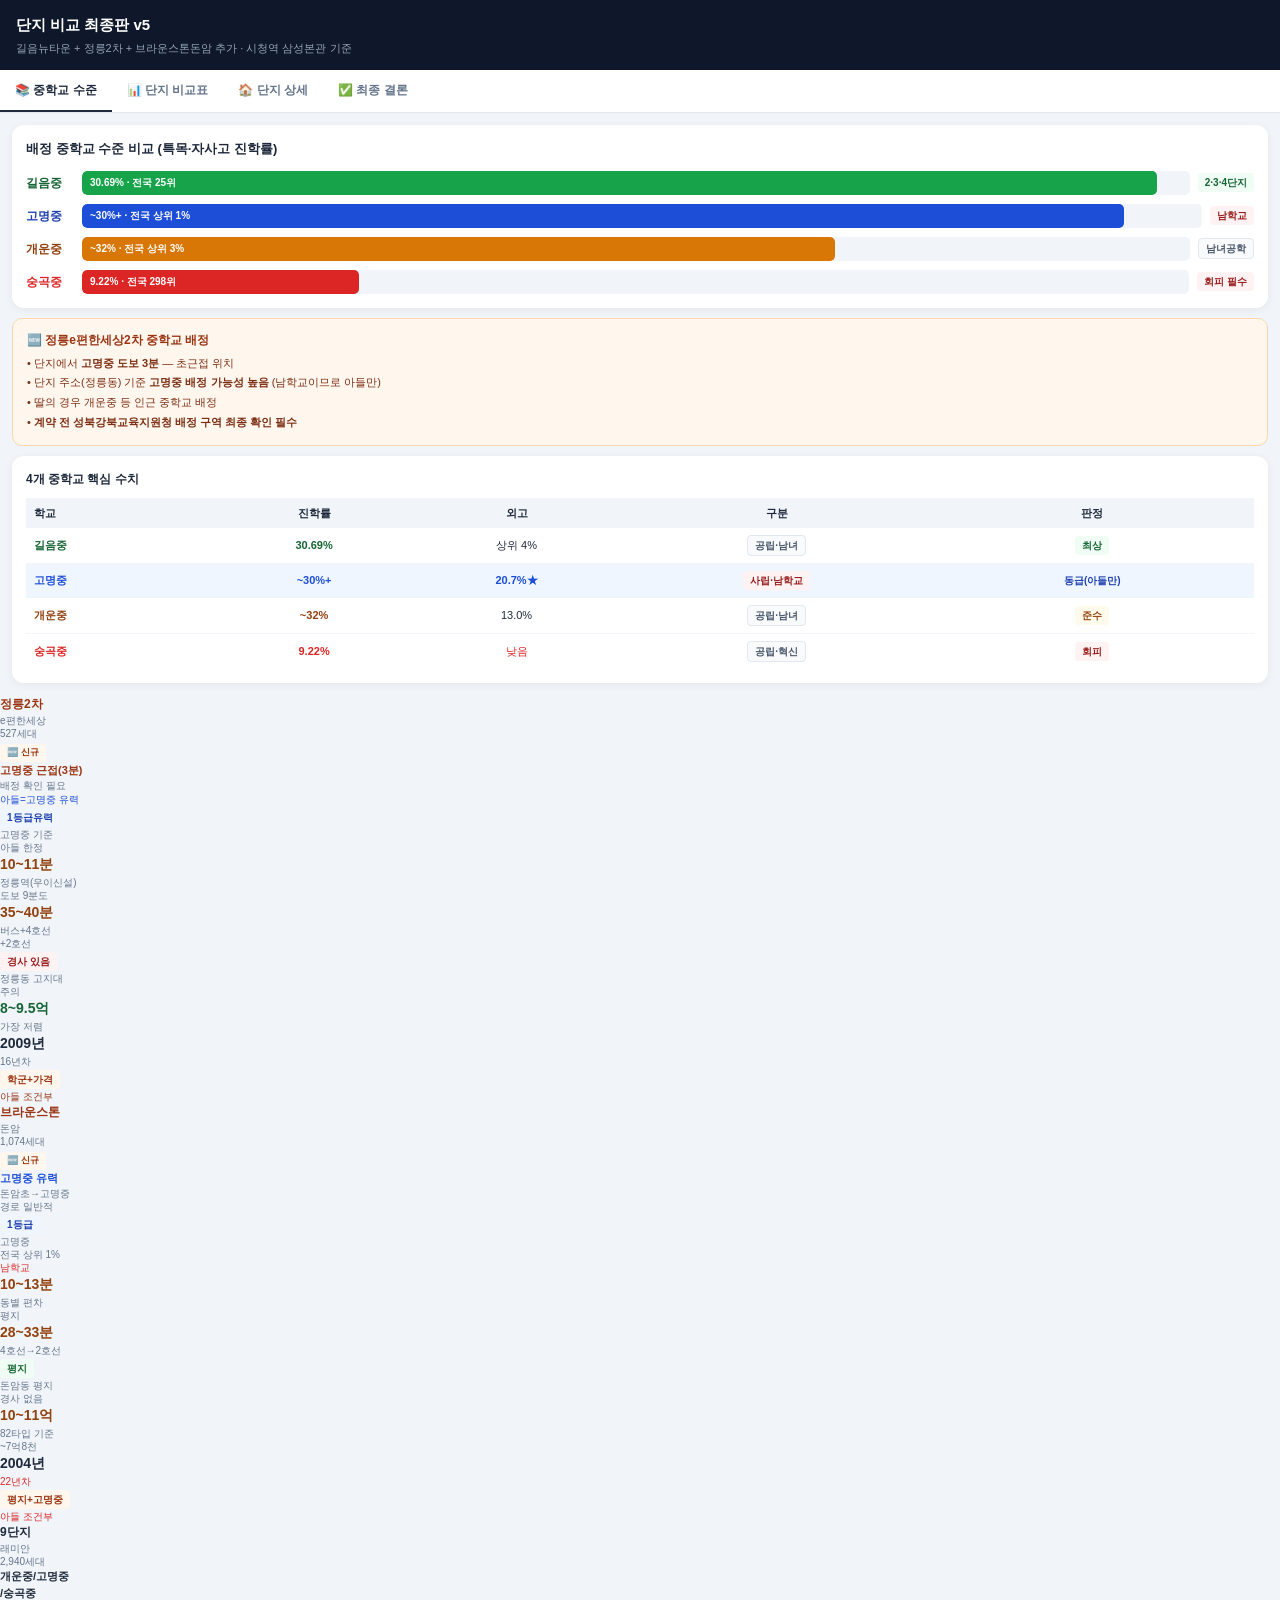
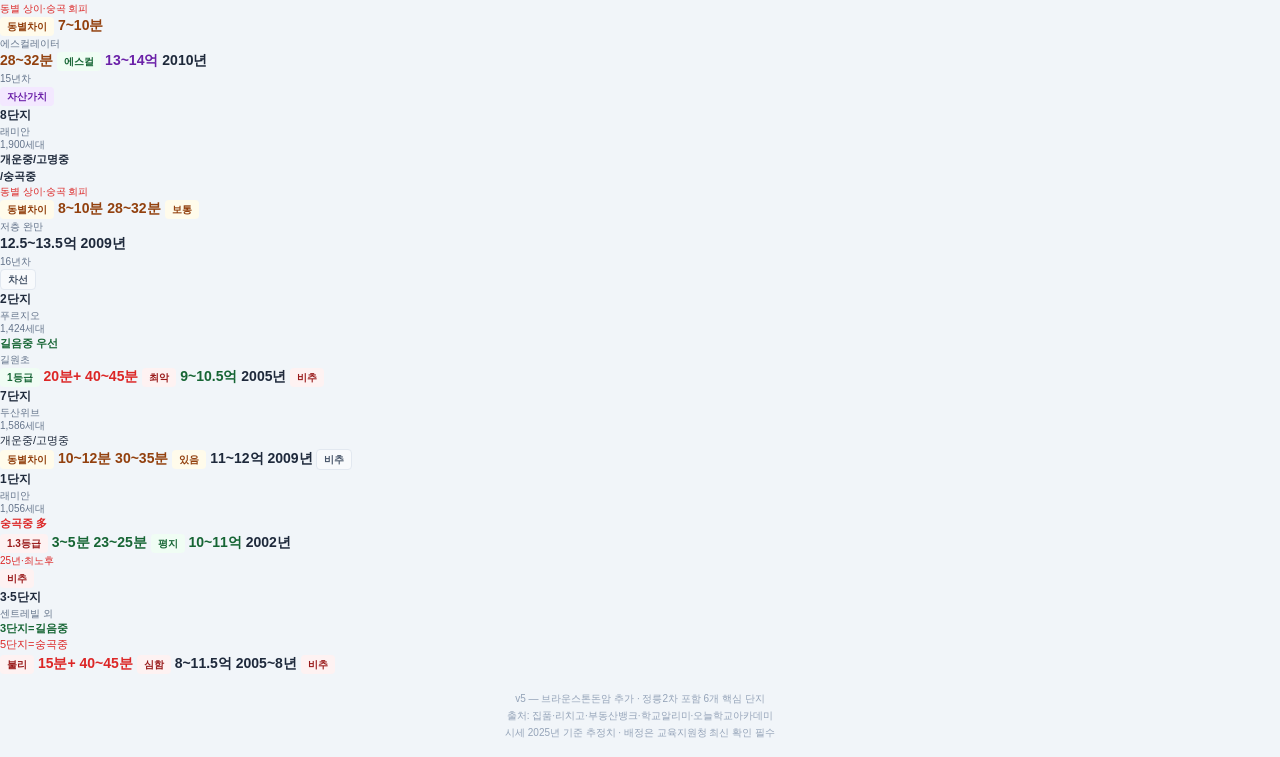
==== commit 5ee73cf9: "Add files via upload" ====
--- a/gileum_final_v5-2.html
+++ b/gileum_final_v5-2.html
@@ -241,7 +241,129 @@
           <td><span class="badge bg-g">출퇴근최강</span><div class="dsub" style="color:#dc2626;">동 확인 필수</div></td>
         </tr>
 
-        <!-- 정릉2차 NEW -->
+
+        <!-- 금호어울림센터힐 NEW -->
+        <tr class="new-row">
+          <td>
+            <div class="dn cor">금호어울림</div>
+            <div class="dsub">센터힐·490세대</div>
+            <div><span class="badge bg-or" style="font-size:9px;">🆕 신규</span></div>
+          </td>
+          <td>
+            <div style="font-size:11px;font-weight:700;color:#1d4ed8;">고명중 유력</div>
+            <div class="dsub">돈암동·돈암초<br>→고명중 경로</div>
+          </td>
+          <td><span class="badge bg-b" style="font-size:10px;">1등급</span><div class="dsub">고명중<br>전국 상위 1%<br><span style="color:#dc2626;">남학교</span></div></td>
+          <td><span style="font-weight:700;color:#166534;">3~4분</span><div class="dsub">역 279m<br>역 최근접</div></td>
+          <td><span style="font-weight:700;color:#166534;">23~26분</span><div class="dsub">4호선→2호선<br>최단급</div></td>
+          <td><span class="badge bg-g">평지</span></td>
+          <td><span style="font-weight:700;color:#6b21a8;">10.5~11억</span><div class="dsub">30평대 최고<br>11억(최근 1년)</div></td>
+          <td><span style="font-weight:700;color:#166534;">2016년</span><div class="dsub" style="color:#166534;">9년차<br>준신축</div></td>
+          <td><span class="badge bg-g">★역 초근접</span><div class="dsub" style="color:#dc2626;">아들 조건부</div></td>
+        </tr>
+      
+  <!-- 금호어울림센터힐 NEW -->
+  <div class="ucard new">
+    <div class="ucard-head">
+      <div>
+        <div style="display:flex;align-items:center;gap:6px;margin-bottom:2px;">
+          <span class="ucard-name cor">길음역금호어울림센터힐</span>
+          <span class="badge bg-or">🆕 신규</span>
+        </div>
+        <div class="ucard-brand">490세대 · 2016년 3월 · 9년차 · 성북구 돈암동</div>
+        <div class="badge-row">
+          <span class="badge bg-g">역 도보 3~4분</span>
+          <span class="badge bg-g">준신축</span>
+          <span class="badge bg-b">고명중 유력</span>
+          <span class="badge bg-g">평지</span>
+        </div>
+      </div>
+      <div>
+        <div class="ucard-price cp">10.5~11억</div>
+        <div class="ucard-psub">84㎡ 기준<br>30평대 최근 1년 최고 11억</div>
+      </div>
+    </div>
+    <div class="ugrid">
+      <div class="ugi">
+        <div class="ugl">길음역</div>
+        <div class="ugv cg">도보 3~4분</div>
+        <div class="ugs">역 279m · 비교 단지 중 최근접<br>6단지(5분)보다도 가까움</div>
+      </div>
+      <div class="ugi">
+        <div class="ugl">시청역 출퇴근</div>
+        <div class="ugv cg">23~26분</div>
+        <div class="ugs">4호선→동대문역사→2호선<br>전체 비교 단지 중 최단</div>
+      </div>
+      <div class="ugi">
+        <div class="ugl">경사</div>
+        <div class="ugv"><span class="badge bg-g">평지</span></div>
+        <div class="ugs">돈암동 평지 위치</div>
+      </div>
+      <div class="ugi">
+        <div class="ugl">연식</div>
+        <div class="ugv cg">2016년 · 9년차</div>
+        <div class="ugs">비교 단지 중 가장 신축<br>구축 부담 없음</div>
+      </div>
+      <div class="ugi">
+        <div class="ugl">세대수</div>
+        <div class="ugv">490세대</div>
+        <div class="ugs">소규모 단지<br>커뮤니티 제한적</div>
+      </div>
+      <div class="ugi">
+        <div class="ugl">초등배정</div>
+        <div class="ugv">돈암초 유력</div>
+        <div class="ugs">돈암동 주소<br>교육청 확인 필수</div>
+      </div>
+    </div>
+    <div class="sch-sec">
+      <div class="sch-lbl">배정 중학교</div>
+      <div style="display:flex;align-items:center;justify-content:space-between;margin-bottom:4px;">
+        <span class="sch-name cb">고명중 (돈암초 → 고명중 경로)</span>
+        <span class="badge bg-r">남학교</span>
+      </div>
+      <div class="sch-bar"><div class="sch-bar-fill" style="width:93%;background:#1d4ed8;"></div></div>
+      <div style="font-size:11px;color:#475569;">전국 상위 1% · 자사고 26.9% · 외고 20.7%★</div>
+      <div style="font-size:11px;color:#475569;margin-top:3px;">돈암동 주소 → 브라운스톤돈암과 동일 배정 경로</div>
+      <div class="warn">⚠ 남학교(아들만). 배정은 교육지원청 공식 확인 필수.</div>
+    </div>
+    <div style="padding:10px 14px;border-top:0.5px solid #f1f5f9;">
+      <div style="font-size:10px;font-weight:700;color:#94a3b8;text-transform:uppercase;letter-spacing:.04em;margin-bottom:8px;">금호어울림 vs 브라운스톤돈암 비교</div>
+      <table style="width:100%;border-collapse:collapse;font-size:11px;">
+        <tr style="border-bottom:0.5px solid #f1f5f9;">
+          <td style="padding:5px 0;color:#64748b;">배정 학교</td>
+          <td style="padding:5px 0;text-align:right;">둘 다 고명중(전국 상위 1%) 유력</td>
+        </tr>
+        <tr style="border-bottom:0.5px solid #f1f5f9;">
+          <td style="padding:5px 0;color:#64748b;">길음역</td>
+          <td style="padding:5px 0;text-align:right;color:#166534;font-weight:700;">금호 3~4분 &gt;&gt; 브라운스톤 10~13분</td>
+        </tr>
+        <tr style="border-bottom:0.5px solid #f1f5f9;">
+          <td style="padding:5px 0;color:#64748b;">시청역</td>
+          <td style="padding:5px 0;text-align:right;color:#166534;font-weight:700;">금호 23~26분 &gt;&gt; 브라운스톤 28~33분</td>
+        </tr>
+        <tr style="border-bottom:0.5px solid #f1f5f9;">
+          <td style="padding:5px 0;color:#64748b;">연식</td>
+          <td style="padding:5px 0;text-align:right;color:#166534;font-weight:700;">금호 2016년(9년) &gt;&gt; 브라운스톤 2004년(22년)</td>
+        </tr>
+        <tr style="border-bottom:0.5px solid #f1f5f9;">
+          <td style="padding:5px 0;color:#64748b;">세대수</td>
+          <td style="padding:5px 0;text-align:right;color:#dc2626;">금호 490세대 ≈ 브라운스톤 1,074세대 (금호 소규모)</td>
+        </tr>
+        <tr>
+          <td style="padding:5px 0;color:#64748b;">시세</td>
+          <td style="padding:5px 0;text-align:right;">비슷 (둘 다 10~11억대)</td>
+        </tr>
+      </table>
+    </div>
+    <div class="rec-sec">
+      <div class="rec-inner" style="background:#f0fdf4;">
+        <div class="rec-t cg">역 초근접 + 고명중 + 준신축 (아들 기준)</div>
+        <div class="rec-d cg">비교 단지 중 역 가장 가깝고(3~4분) 출퇴근 최단(23~26분). 2016년 준신축으로 구축 부담 없음. 고명중 배정 유력. 단 490세대 소규모가 유일한 단점.</div>
+      </div>
+    </div>
+  </div>
+
+  <!-- 정릉2차 NEW -->
         <tr class="new-row">
           <td>
             <div class="dn cor">정릉2차</div>
@@ -368,6 +490,108 @@
 <!-- ── TAB 3: 단지 상세 ── -->
 <div id="tab-detail" class="sec sec-pad">
 
+
+  <!-- 금호어울림센터힐 NEW -->
+  <div class="ucard new">
+    <div class="ucard-head">
+      <div>
+        <div style="display:flex;align-items:center;gap:6px;margin-bottom:2px;">
+          <span class="ucard-name cor">길음역금호어울림센터힐</span>
+          <span class="badge bg-or">🆕 신규</span>
+        </div>
+        <div class="ucard-brand">490세대 · 2016년 3월 · 9년차 · 성북구 돈암동</div>
+        <div class="badge-row">
+          <span class="badge bg-g">역 도보 3~4분</span>
+          <span class="badge bg-g">준신축</span>
+          <span class="badge bg-b">고명중 유력</span>
+          <span class="badge bg-g">평지</span>
+        </div>
+      </div>
+      <div>
+        <div class="ucard-price cp">10.5~11억</div>
+        <div class="ucard-psub">84㎡ 기준<br>30평대 최근 1년 최고 11억</div>
+      </div>
+    </div>
+    <div class="ugrid">
+      <div class="ugi">
+        <div class="ugl">길음역</div>
+        <div class="ugv cg">도보 3~4분</div>
+        <div class="ugs">역 279m · 비교 단지 중 최근접<br>6단지(5분)보다도 가까움</div>
+      </div>
+      <div class="ugi">
+        <div class="ugl">시청역 출퇴근</div>
+        <div class="ugv cg">23~26분</div>
+        <div class="ugs">4호선→동대문역사→2호선<br>전체 비교 단지 중 최단</div>
+      </div>
+      <div class="ugi">
+        <div class="ugl">경사</div>
+        <div class="ugv"><span class="badge bg-g">평지</span></div>
+        <div class="ugs">돈암동 평지 위치</div>
+      </div>
+      <div class="ugi">
+        <div class="ugl">연식</div>
+        <div class="ugv cg">2016년 · 9년차</div>
+        <div class="ugs">비교 단지 중 가장 신축<br>구축 부담 없음</div>
+      </div>
+      <div class="ugi">
+        <div class="ugl">세대수</div>
+        <div class="ugv">490세대</div>
+        <div class="ugs">소규모 단지<br>커뮤니티 제한적</div>
+      </div>
+      <div class="ugi">
+        <div class="ugl">초등배정</div>
+        <div class="ugv">돈암초 유력</div>
+        <div class="ugs">돈암동 주소<br>교육청 확인 필수</div>
+      </div>
+    </div>
+    <div class="sch-sec">
+      <div class="sch-lbl">배정 중학교</div>
+      <div style="display:flex;align-items:center;justify-content:space-between;margin-bottom:4px;">
+        <span class="sch-name cb">고명중 (돈암초 → 고명중 경로)</span>
+        <span class="badge bg-r">남학교</span>
+      </div>
+      <div class="sch-bar"><div class="sch-bar-fill" style="width:93%;background:#1d4ed8;"></div></div>
+      <div style="font-size:11px;color:#475569;">전국 상위 1% · 자사고 26.9% · 외고 20.7%★</div>
+      <div style="font-size:11px;color:#475569;margin-top:3px;">돈암동 주소 → 브라운스톤돈암과 동일 배정 경로</div>
+      <div class="warn">⚠ 남학교(아들만). 배정은 교육지원청 공식 확인 필수.</div>
+    </div>
+    <div style="padding:10px 14px;border-top:0.5px solid #f1f5f9;">
+      <div style="font-size:10px;font-weight:700;color:#94a3b8;text-transform:uppercase;letter-spacing:.04em;margin-bottom:8px;">금호어울림 vs 브라운스톤돈암 비교</div>
+      <table style="width:100%;border-collapse:collapse;font-size:11px;">
+        <tr style="border-bottom:0.5px solid #f1f5f9;">
+          <td style="padding:5px 0;color:#64748b;">배정 학교</td>
+          <td style="padding:5px 0;text-align:right;">둘 다 고명중(전국 상위 1%) 유력</td>
+        </tr>
+        <tr style="border-bottom:0.5px solid #f1f5f9;">
+          <td style="padding:5px 0;color:#64748b;">길음역</td>
+          <td style="padding:5px 0;text-align:right;color:#166534;font-weight:700;">금호 3~4분 &gt;&gt; 브라운스톤 10~13분</td>
+        </tr>
+        <tr style="border-bottom:0.5px solid #f1f5f9;">
+          <td style="padding:5px 0;color:#64748b;">시청역</td>
+          <td style="padding:5px 0;text-align:right;color:#166534;font-weight:700;">금호 23~26분 &gt;&gt; 브라운스톤 28~33분</td>
+        </tr>
+        <tr style="border-bottom:0.5px solid #f1f5f9;">
+          <td style="padding:5px 0;color:#64748b;">연식</td>
+          <td style="padding:5px 0;text-align:right;color:#166534;font-weight:700;">금호 2016년(9년) &gt;&gt; 브라운스톤 2004년(22년)</td>
+        </tr>
+        <tr style="border-bottom:0.5px solid #f1f5f9;">
+          <td style="padding:5px 0;color:#64748b;">세대수</td>
+          <td style="padding:5px 0;text-align:right;color:#dc2626;">금호 490세대 ≈ 브라운스톤 1,074세대 (금호 소규모)</td>
+        </tr>
+        <tr>
+          <td style="padding:5px 0;color:#64748b;">시세</td>
+          <td style="padding:5px 0;text-align:right;">비슷 (둘 다 10~11억대)</td>
+        </tr>
+      </table>
+    </div>
+    <div class="rec-sec">
+      <div class="rec-inner" style="background:#f0fdf4;">
+        <div class="rec-t cg">역 초근접 + 고명중 + 준신축 (아들 기준)</div>
+        <div class="rec-d cg">비교 단지 중 역 가장 가깝고(3~4분) 출퇴근 최단(23~26분). 2016년 준신축으로 구축 부담 없음. 고명중 배정 유력. 단 490세대 소규모가 유일한 단점.</div>
+      </div>
+    </div>
+  </div>
+
   <!-- 정릉2차 NEW -->
   <div class="ucard new">
     <div class="ucard-head">
@@ -696,16 +920,16 @@
       <div style="font-size:22px;font-weight:900;color:#eab308;flex-shrink:0;width:28px;text-align:center;">1</div>
       <div style="flex:1;min-width:0;">
         <div style="display:flex;align-items:center;gap:6px;flex-wrap:wrap;margin-bottom:3px;">
-          <span style="font-size:14px;font-weight:700;">브라운스톤돈암</span>
+          <span style="font-size:14px;font-weight:700;">금호어울림센터힐</span>
+          <span class="badge bg-g">역 3~4분</span>
+          <span class="badge bg-g">준신축 9년</span>
           <span class="badge bg-b">고명중 유력</span>
-          <span class="badge bg-g">평지</span>
-          <span class="badge bg-g">가격↓</span>
-        </div>
-        <div style="font-size:11px;color:#475569;line-height:1.7;">고명중(전국 상위 1%, 외고 20.7%★) · 완전 평지 · 10~11억<br>6단지보다 2억 저렴하면서 학군은 오히려 높음 · 1,074세대</div>
+        </div>
+        <div style="font-size:11px;color:#475569;line-height:1.7;">고명중(전국 상위 1%) · 역 279m 초근접 · 시청역 23~26분 최단<br>2016년 준신축 · 평지 · 10.5~11억 · 490세대(소규모 주의)</div>
       </div>
       <div style="text-align:right;flex-shrink:0;">
-        <div style="font-size:15px;font-weight:800;color:#9a3412;">10~11억</div>
-        <div style="font-size:10px;color:#64748b;">1,074세대</div>
+        <div style="font-size:15px;font-weight:800;color:#6b21a8;">10.5~11억</div>
+        <div style="font-size:10px;color:#64748b;">490세대</div>
       </div>
     </div>
 
@@ -714,15 +938,16 @@
       <div style="font-size:22px;font-weight:900;color:#f59e0b;flex-shrink:0;width:28px;text-align:center;">2</div>
       <div style="flex:1;min-width:0;">
         <div style="display:flex;align-items:center;gap:6px;flex-wrap:wrap;margin-bottom:3px;">
-          <span style="font-size:14px;font-weight:700;">4단지 e편한세상</span>
-          <span class="badge bg-g">길음중 100%</span>
-          <span class="badge bg-g">가격↓</span>
-        </div>
-        <div style="font-size:11px;color:#475569;line-height:1.7;">길음중(전국 25위, 성북 1위) · 10~11억 · 길음초 배정<br>학군 확정성 최강 · 경사 있음(마을버스 극복)</div>
+          <span style="font-size:14px;font-weight:700;">브라운스톤돈암</span>
+          <span class="badge bg-b">고명중 유력</span>
+          <span class="badge bg-g">평지</span>
+          <span class="badge bg-g">1,074세대</span>
+        </div>
+        <div style="font-size:11px;color:#475569;line-height:1.7;">고명중(전국 상위 1%) · 완전 평지 · 10~11억<br>금호보다 역 거리↓ 연식↓ 대신 대단지 안정성↑</div>
       </div>
       <div style="text-align:right;flex-shrink:0;">
-        <div style="font-size:15px;font-weight:800;color:#166534;">10~11억</div>
-        <div style="font-size:10px;color:#64748b;">1,605세대</div>
+        <div style="font-size:15px;font-weight:800;color:#9a3412;">10~11억</div>
+        <div style="font-size:10px;color:#64748b;">1,074세대</div>
       </div>
     </div>
 
@@ -731,11 +956,28 @@
       <div style="font-size:22px;font-weight:900;color:#fbbf24;flex-shrink:0;width:28px;text-align:center;">3</div>
       <div style="flex:1;min-width:0;">
         <div style="display:flex;align-items:center;gap:6px;flex-wrap:wrap;margin-bottom:3px;">
+          <span style="font-size:14px;font-weight:700;">4단지 e편한세상</span>
+          <span class="badge bg-g">길음중 100%</span>
+          <span class="badge bg-g">1,605세대</span>
+        </div>
+        <div style="font-size:11px;color:#475569;line-height:1.7;">길음중(전국 25위, 성북 1위) 100% 확정 · 10~11억<br>학군 확정성 최강 · 길음초 · 경사 있음(버스 극복)</div>
+      </div>
+      <div style="text-align:right;flex-shrink:0;">
+        <div style="font-size:15px;font-weight:800;color:#166534;">10~11억</div>
+        <div style="font-size:10px;color:#64748b;">1,605세대</div>
+      </div>
+    </div>
+
+    <!-- 4위 -->
+    <div style="display:flex;align-items:center;gap:10px;padding:10px 12px;background:#fefce8;border-radius:10px;margin-bottom:8px;border-left:4px solid #fbbf24;">
+      <div style="font-size:22px;font-weight:900;color:#fbbf24;flex-shrink:0;width:28px;text-align:center;">4</div>
+      <div style="flex:1;min-width:0;">
+        <div style="display:flex;align-items:center;gap:6px;flex-wrap:wrap;margin-bottom:3px;">
           <span style="font-size:14px;font-weight:700;">정릉e편한세상2차</span>
           <span class="badge bg-b">고명중 도보 3분</span>
           <span class="badge bg-g">최저가</span>
         </div>
-        <div style="font-size:11px;color:#475569;line-height:1.7;">고명중(전국 상위 1%) 도보 3분 · 8~9.5억 최저가<br>경사 있음 · 527세대 소규모·유동성↓ · 배정 확인 필수</div>
+        <div style="font-size:11px;color:#475569;line-height:1.7;">고명중 도보 3분 최근접 · 8~9.5억 최저가<br>경사 있음 · 527세대 소규모 · 배정 확인 필수</div>
       </div>
       <div style="text-align:right;flex-shrink:0;">
         <div style="font-size:15px;font-weight:800;color:#6b21a8;">8~9.5억</div>
@@ -743,16 +985,16 @@
       </div>
     </div>
 
-    <!-- 4위 -->
+    <!-- 5위 -->
     <div style="display:flex;align-items:center;gap:10px;padding:10px 12px;background:#f0f9ff;border-radius:10px;margin-bottom:8px;border-left:4px solid #38bdf8;">
-      <div style="font-size:22px;font-weight:900;color:#38bdf8;flex-shrink:0;width:28px;text-align:center;">4</div>
+      <div style="font-size:22px;font-weight:900;color:#38bdf8;flex-shrink:0;width:28px;text-align:center;">5</div>
       <div style="flex:1;min-width:0;">
         <div style="display:flex;align-items:center;gap:6px;flex-wrap:wrap;margin-bottom:3px;">
           <span style="font-size:14px;font-weight:700;">6단지 래미안</span>
-          <span class="badge bg-g">출퇴근 최강</span>
-          <span class="badge bg-g">평지</span>
-        </div>
-        <div style="font-size:11px;color:#475569;line-height:1.7;">개운중(상위 3%) 주배정 · 역 5분 지하연결 · 시청역 25분<br>고명중 배정 동 소수 · 12~13억 · 숭곡중 동 회피</div>
+          <span class="badge bg-g">출퇴근 강점</span>
+          <span class="badge bg-g">평지 지하연결</span>
+        </div>
+        <div style="font-size:11px;color:#475569;line-height:1.7;">개운중(상위 3%) 주배정 · 역 5분 · 시청역 25분<br>고명중 배정 동 소수 · 12~13억 · 숭곡중 동 회피</div>
       </div>
       <div style="text-align:right;flex-shrink:0;">
         <div style="font-size:15px;font-weight:800;color:#1e40af;">12~13억</div>
@@ -762,7 +1004,7 @@
 
     <!-- 5위 -->
     <div style="display:flex;align-items:center;gap:10px;padding:10px 12px;background:#eff6ff;border-radius:10px;margin-bottom:8px;border-left:4px solid #3b82f6;">
-      <div style="font-size:22px;font-weight:900;color:#3b82f6;flex-shrink:0;width:28px;text-align:center;">5</div>
+      <div style="font-size:22px;font-weight:900;color:#3b82f6;flex-shrink:0;width:28px;text-align:center;">6</div>
       <div style="flex:1;min-width:0;">
         <div style="display:flex;align-items:center;gap:6px;flex-wrap:wrap;margin-bottom:3px;">
           <span style="font-size:14px;font-weight:700;">9단지 래미안</span>
@@ -778,7 +1020,7 @@
 
     <!-- 6위 -->
     <div style="display:flex;align-items:center;gap:10px;padding:10px 12px;background:#f8fafc;border-radius:10px;margin-bottom:8px;border-left:4px solid #94a3b8;">
-      <div style="font-size:22px;font-weight:900;color:#94a3b8;flex-shrink:0;width:28px;text-align:center;">6</div>
+      <div style="font-size:22px;font-weight:900;color:#94a3b8;flex-shrink:0;width:28px;text-align:center;">7</div>
       <div style="flex:1;min-width:0;">
         <div style="display:flex;align-items:center;gap:6px;flex-wrap:wrap;margin-bottom:3px;">
           <span style="font-size:14px;font-weight:700;">8단지 래미안</span>
@@ -796,10 +1038,11 @@
     <div style="background:#eff6ff;border-radius:10px;padding:10px 12px;margin-bottom:8px;">
       <div style="font-size:11px;font-weight:700;color:#1e40af;margin-bottom:5px;">👦 아들 기준 순위 포인트</div>
       <div style="font-size:11px;color:#1e3a8a;line-height:1.8;">
-        • <b>브라운스톤돈암 1위</b> — 고명중 배정 유력 + 평지 + 6단지보다 2억 저렴<br>
-        • <b>4단지 2위</b> — 길음중 100% 확정 · 학군 확실성이 강점<br>
-        • <b>정릉2차 3위</b> — 고명중 도보 3분 최근접 · 단 소규모·경사 주의<br>
-        • <b>6단지 4위</b> — 출퇴근은 최강이나 고명중 배정 동이 소수
+        • <b>금호어울림 1위</b> — 역 279m 초근접 + 준신축(9년) + 고명중 유력 · 소규모(490) 단점<br>
+        • <b>브라운스톤 2위</b> — 고명중 유력 + 평지 + 1,074세대 안정성<br>
+        • <b>4단지 3위</b> — 길음중 100% 확정 · 학군 확실성 최강<br>
+        • <b>정릉2차 4위</b> — 가격 최저(8~9.5억) · 소규모·경사 주의<br>
+        • <b>6단지 5위</b> — 출퇴근 강점이나 학군(개운중)이 상위 단지 대비 낮음
       </div>
     </div>
 
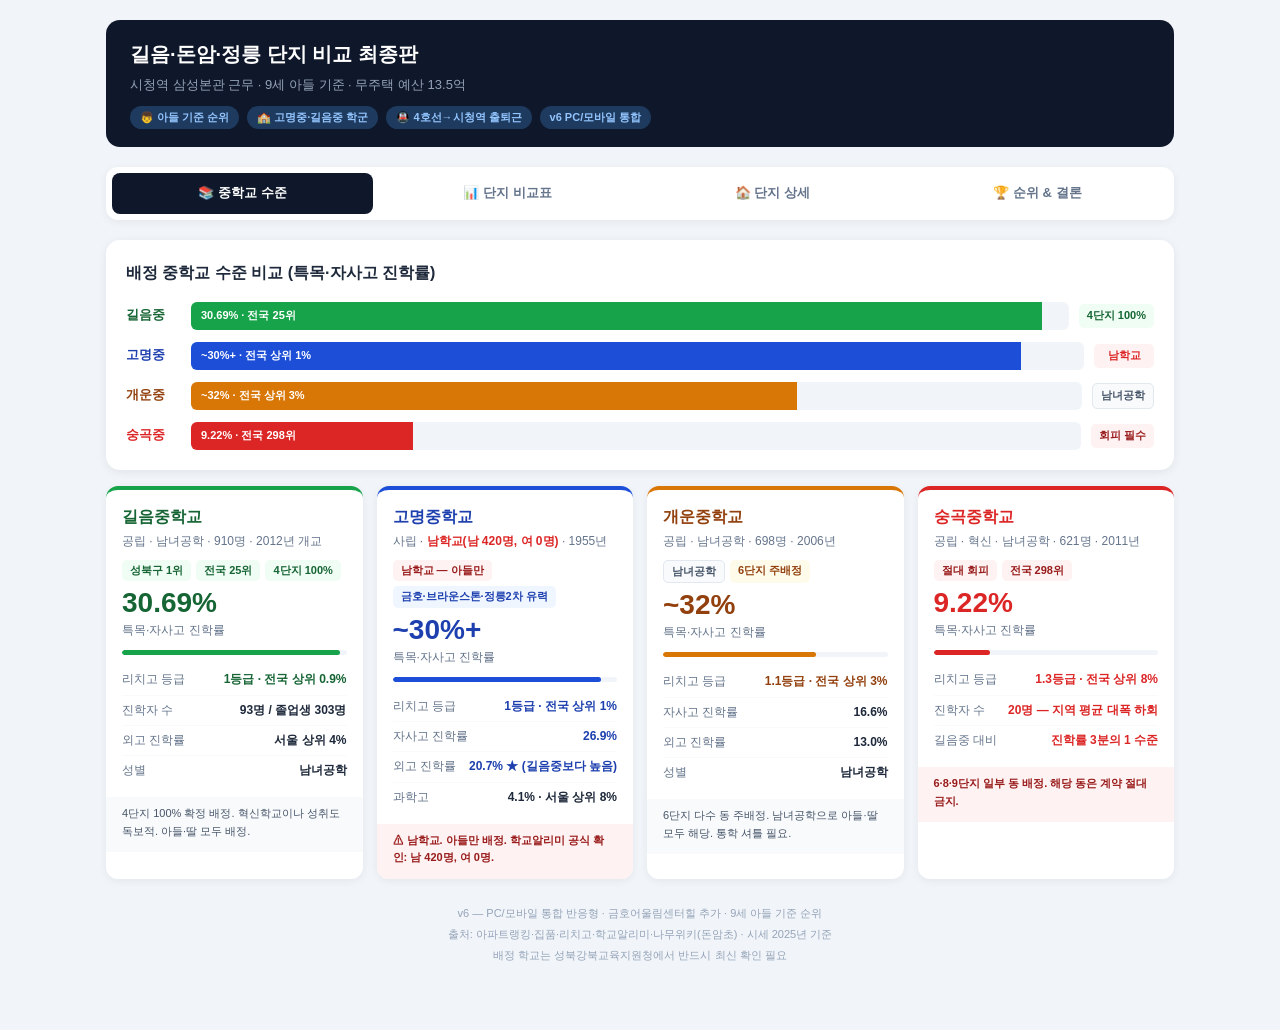
==== commit cb6e22c4: "Add files via upload" ====
--- a/gileum_final_v5-2.html
+++ b/gileum_final_v5-2.html
@@ -2,1167 +2,927 @@
 <html lang="ko">
 <head>
 <meta charset="UTF-8">
-<meta name="viewport" content="width=device-width, initial-scale=1.0, maximum-scale=1.0">
-<title>길음뉴타운 + 정릉2차 + 브라운스톤돈암 비교 최종판</title>
+<meta name="viewport" content="width=device-width, initial-scale=1.0">
+<title>길음·돈암·정릉 단지 비교 최종판 v6</title>
 <style>
-* { box-sizing: border-box; margin: 0; padding: 0; -webkit-tap-highlight-color: transparent; }
-body { font-family: -apple-system, BlinkMacSystemFont, 'Apple SD Gothic Neo', 'Noto Sans KR', sans-serif; background: #f1f5f9; color: #1e293b; font-size: 14px; line-height: 1.5; }
-.hdr { background: #0f172a; color: white; padding: 14px 16px; position: sticky; top: 0; z-index: 100; }
-.hdr h1 { font-size: 15px; font-weight: 700; margin-bottom: 3px; }
-.hdr p { font-size: 11px; color: #94a3b8; }
-.tabs { display: flex; background: white; border-bottom: 1px solid #e2e8f0; position: sticky; top: 52px; z-index: 99; overflow-x: auto; -webkit-overflow-scrolling: touch; scrollbar-width: none; }
-.tabs::-webkit-scrollbar { display: none; }
-.tab { flex-shrink: 0; padding: 11px 15px; font-size: 12px; font-weight: 600; color: #64748b; border-bottom: 2px solid transparent; white-space: nowrap; cursor: pointer; }
-.tab.active { color: #1e293b; border-bottom-color: #1e293b; }
+*, *::before, *::after { box-sizing: border-box; margin: 0; padding: 0; }
+body {
+  font-family: -apple-system, BlinkMacSystemFont, 'Noto Sans KR', 'Apple SD Gothic Neo', sans-serif;
+  background: #f1f5f9; color: #1e293b; font-size: 14px; line-height: 1.6;
+}
+
+/* ── 레이아웃 ── */
+.page { max-width: 1100px; margin: 0 auto; padding: 20px 16px 40px; }
+
+/* ── 헤더 ── */
+.hdr { background: #0f172a; color: white; padding: 18px 24px; border-radius: 14px; margin-bottom: 20px; }
+.hdr h1 { font-size: 20px; font-weight: 800; margin-bottom: 5px; }
+.hdr p { font-size: 13px; color: #94a3b8; }
+.hdr-badges { display: flex; gap: 8px; flex-wrap: wrap; margin-top: 10px; }
+.hdr-badge { background: #1e3a5f; color: #93c5fd; font-size: 11px; font-weight: 600; padding: 3px 10px; border-radius: 20px; }
+
+/* ── 탭 ── */
+.tabs { display: flex; background: white; border-radius: 12px; padding: 6px; gap: 4px; margin-bottom: 20px; box-shadow: 0 2px 8px rgba(0,0,0,.06); flex-wrap: wrap; }
+.tab { flex: 1; min-width: 120px; padding: 10px 12px; font-size: 13px; font-weight: 600; color: #64748b; border-radius: 8px; cursor: pointer; text-align: center; transition: all .15s; white-space: nowrap; }
+.tab:hover { background: #f8fafc; color: #1e293b; }
+.tab.active { background: #0f172a; color: white; }
+
+/* ── 섹션 ── */
 .sec { display: none; }
 .sec.active { display: block; }
-.sec-pad { padding: 12px; }
-
-/* 배지 */
-.badge { display: inline-flex; padding: 2px 7px; border-radius: 4px; font-size: 10px; font-weight: 700; white-space: nowrap; }
+
+/* ── 배지 ── */
+.badge { display: inline-flex; padding: 2px 8px; border-radius: 5px; font-size: 11px; font-weight: 700; white-space: nowrap; }
 .bg-g { background:#f0fdf4; color:#166534; }
 .bg-b { background:#eff6ff; color:#1e40af; }
 .bg-a { background:#fffbeb; color:#92400e; }
 .bg-r { background:#fef2f2; color:#991b1b; }
 .bg-p { background:#f3e8ff; color:#6b21a8; }
 .bg-or { background:#fff7ed; color:#9a3412; }
-.bg-gr { background:#f8fafc; color:#475569; border:0.5px solid #e2e8f0; }
-.badge-row { display:flex; gap:4px; flex-wrap:wrap; }
-
-/* 중학교 수준 */
-.school-wrap { background:white; border-radius:12px; padding:14px; margin-bottom:10px; box-shadow:0 2px 8px rgba(0,0,0,.06); }
-.school-wrap h2 { font-size:13px; font-weight:700; margin-bottom:12px; }
-.sbar-row { display:flex; align-items:center; gap:8px; margin-bottom:9px; }
-.sbar-row:last-child { margin-bottom:0; }
-.sbar-label { font-size:12px; font-weight:700; flex:0 0 48px; }
-.sbar-wrap { flex:1; height:24px; background:#f1f5f9; border-radius:5px; overflow:hidden; }
-.sbar-fill { height:100%; border-radius:5px; display:flex; align-items:center; padding:0 8px; font-size:10px; font-weight:700; color:white; white-space:nowrap; }
-.sbar-right { font-size:10px; font-weight:700; padding:2px 7px; border-radius:4px; flex-shrink:0; }
-
-/* 비교표 */
-.tbl-scroll { overflow-x:auto; -webkit-overflow-scrolling:touch; background:white; border-radius:12px; box-shadow:0 2px 8px rgba(0,0,0,.06); margin-bottom:10px; }
-.tbl-scroll table { border-collapse:collapse; min-width:700px; width:100%; font-size:11px; }
-.tbl-scroll thead tr { background:#0f172a; }
-.tbl-scroll thead th { padding:9px 7px; color:#e2e8f0; font-weight:600; font-size:10px; text-align:center; white-space:nowrap; border-right:0.5px solid #1e293b; }
-.tbl-scroll thead th:first-child { text-align:left; padding-left:10px; min-width:88px; }
-.tbl-scroll thead th:last-child { border-right:none; }
-.tbl-scroll tbody tr { border-bottom:0.5px solid #f1f5f9; }
-.tbl-scroll tbody tr.sr { background:#f0fdf4; }
-.tbl-scroll tbody tr.new-row { background:#fff7ed; }
-.tbl-scroll tbody tr.ar { background:#eff6ff; }
-.tbl-scroll tbody tr.dr { opacity:.82; }
-.tbl-scroll tbody td { padding:8px 6px; vertical-align:middle; text-align:center; border-right:0.5px solid #f1f5f9; }
-.tbl-scroll tbody td:first-child { text-align:left; padding-left:10px; border-right:1px solid #e2e8f0; }
-.tbl-scroll tbody td:last-child { border-right:none; }
-.dn { font-size:12px; font-weight:700; }
-.dsub { font-size:10px; color:#64748b; line-height:1.3; margin-top:1px; }
-
-/* 단지 카드 */
-.ucard { background:white; border-radius:12px; margin-bottom:10px; box-shadow:0 2px 8px rgba(0,0,0,.06); overflow:hidden; }
-.ucard.s { border-top:3px solid #16a34a; }
-.ucard.new { border-top:3px solid #ea580c; }
-.ucard.a { border-top:3px solid #2563eb; }
-.ucard.c { border-top:2px solid #dc2626; opacity:.82; }
-.ucard-head { padding:12px 14px; display:flex; justify-content:space-between; align-items:flex-start; gap:8px; }
-.ucard-name { font-size:16px; font-weight:700; margin-bottom:2px; }
-.ucard-brand { font-size:11px; color:#64748b; margin-bottom:6px; }
-.ucard-price { font-size:17px; font-weight:800; text-align:right; flex-shrink:0; }
-.ucard-psub { font-size:10px; color:#64748b; margin-top:2px; }
-.ugrid { display:grid; grid-template-columns:1fr 1fr; border-top:0.5px solid #f1f5f9; }
-.ugi { padding:9px 12px; border-right:0.5px solid #f1f5f9; border-bottom:0.5px solid #f1f5f9; }
-.ugi:nth-child(2n) { border-right:none; }
-.ugi:nth-last-child(-n+2) { border-bottom:none; }
-.ugl { font-size:10px; font-weight:700; color:#94a3b8; text-transform:uppercase; letter-spacing:.04em; margin-bottom:3px; }
-.ugv { font-size:13px; font-weight:700; }
-.ugs { font-size:10px; color:#64748b; margin-top:2px; line-height:1.4; }
-.sch-sec { padding:10px 14px; background:#f8fafc; border-top:0.5px solid #f1f5f9; }
-.sch-lbl { font-size:10px; font-weight:700; color:#94a3b8; text-transform:uppercase; letter-spacing:.04em; margin-bottom:5px; }
-.sch-name { font-size:14px; font-weight:700; }
-.sch-bar { height:4px; background:#e2e8f0; border-radius:2px; margin:5px 0; overflow:hidden; }
-.sch-bar-fill { height:100%; border-radius:2px; }
-.warn { font-size:10px; color:#dc2626; font-weight:600; margin-top:4px; }
-.rec-sec { padding:10px 14px; border-top:0.5px solid #f1f5f9; }
-.rec-inner { border-radius:8px; padding:9px 12px; }
-.rec-t { font-size:11px; font-weight:700; margin-bottom:3px; }
-.rec-d { font-size:11px; line-height:1.6; }
-
-/* 결론 */
-.con-wrap { background:#0f172a; border-radius:12px; padding:16px; margin-bottom:10px; }
-.con-wrap h2 { font-size:14px; font-weight:700; color:#a5b4fc; margin-bottom:12px; }
-.con-item { border-radius:10px; padding:12px; margin-bottom:8px; }
-.con-item:last-child { margin-bottom:0; }
-.con-lbl { font-size:10px; font-weight:700; margin-bottom:4px; }
-.con-title { font-size:14px; font-weight:700; color:white; margin-bottom:4px; }
-.con-text { font-size:11px; line-height:1.7; }
-.alert-box { border-radius:10px; padding:12px 14px; margin-bottom:10px; }
-.footer { text-align:center; padding:16px; font-size:10px; color:#94a3b8; line-height:1.7; }
+.bg-gr { background:#f8fafc; color:#475569; border: 1px solid #e2e8f0; }
+.badge-row { display: flex; gap: 5px; flex-wrap: wrap; }
 .cg{color:#166534;} .cb{color:#1e40af;} .ca{color:#92400e;}
 .cr{color:#dc2626;} .cp{color:#6b21a8;} .cor{color:#9a3412;}
+
+/* ── 카드 공통 ── */
+.card { background: white; border-radius: 14px; box-shadow: 0 2px 10px rgba(0,0,0,.07); overflow: hidden; margin-bottom: 16px; }
+
+/* ── 중학교 수준 탭 ── */
+.school-bar-wrap { padding: 20px; }
+.school-bar-wrap h2 { font-size: 16px; font-weight: 700; margin-bottom: 16px; }
+.sbar-row { display: flex; align-items: center; gap: 10px; margin-bottom: 12px; }
+.sbar-label { font-size: 13px; font-weight: 700; flex: 0 0 55px; }
+.sbar-bg { flex: 1; height: 28px; background: #f1f5f9; border-radius: 6px; overflow: hidden; }
+.sbar-fill { height: 100%; display: flex; align-items: center; padding: 0 10px; font-size: 11px; font-weight: 700; color: white; }
+.sbar-tag { font-size: 11px; font-weight: 700; padding: 3px 8px; border-radius: 5px; flex-shrink: 0; min-width: 60px; text-align: center; }
+
+.school-grid { display: grid; grid-template-columns: repeat(auto-fit, minmax(240px, 1fr)); gap: 14px; }
+.school-card { background: white; border-radius: 12px; box-shadow: 0 2px 8px rgba(0,0,0,.06); overflow: hidden; }
+.school-card-head { padding: 14px 16px 10px; }
+.school-card-title { font-size: 16px; font-weight: 700; margin-bottom: 3px; }
+.school-card-sub { font-size: 12px; color: #64748b; }
+.school-pct { font-size: 28px; font-weight: 900; line-height: 1; margin: 8px 0 4px; }
+.school-bar { height: 5px; background: #f1f5f9; border-radius: 3px; margin: 0 16px 10px; overflow: hidden; }
+.school-bar-fill { height: 100%; border-radius: 3px; }
+.school-rows { padding: 0 16px 12px; }
+.school-row { display: flex; justify-content: space-between; padding: 5px 0; border-bottom: 1px solid #f8fafc; font-size: 12px; }
+.school-row:last-child { border-bottom: none; }
+.school-k { color: #64748b; }
+.school-v { font-weight: 600; }
+.school-note { font-size: 11px; background: #f8fafc; padding: 8px 16px 12px; line-height: 1.6; color: #475569; }
+.school-note.warn { background: #fef2f2; color: #991b1b; font-weight: 600; }
+
+/* ── 비교표 탭 ── */
+.tbl-outer { overflow-x: auto; border-radius: 14px; box-shadow: 0 2px 10px rgba(0,0,0,.07); }
+.cmp-table { width: 100%; border-collapse: collapse; background: white; min-width: 860px; font-size: 12px; }
+.cmp-table thead tr { background: #0f172a; }
+.cmp-table thead th { padding: 11px 10px; color: #e2e8f0; font-weight: 600; font-size: 11px; text-align: center; white-space: nowrap; }
+.cmp-table thead th:first-child { text-align: left; padding-left: 16px; }
+.cmp-table tbody tr { border-bottom: 1px solid #f1f5f9; }
+.cmp-table tbody tr:hover { background: #fafbfc; }
+.cmp-table tbody tr.tr-s { background: #f0fdf4; }
+.cmp-table tbody tr.tr-s:hover { background: #ecfdf5; }
+.cmp-table tbody tr.tr-new { background: #fff7ed; }
+.cmp-table tbody tr.tr-new:hover { background: #fef3e2; }
+.cmp-table tbody tr.tr-a { background: #eff6ff; }
+.cmp-table tbody tr.tr-a:hover { background: #e8f2ff; }
+.cmp-table tbody tr.tr-d { opacity: .78; }
+.cmp-table tbody td { padding: 10px; text-align: center; vertical-align: middle; }
+.cmp-table tbody td:first-child { text-align: left; padding-left: 16px; }
+.dn { font-size: 13px; font-weight: 700; }
+.dsub { font-size: 11px; color: #64748b; margin-top: 2px; line-height: 1.4; }
+
+/* ── 단지 상세 탭 ── */
+.unit-grid { display: grid; grid-template-columns: repeat(auto-fit, minmax(480px, 1fr)); gap: 16px; }
+.unit-card { background: white; border-radius: 14px; box-shadow: 0 2px 10px rgba(0,0,0,.07); overflow: hidden; }
+.unit-card.s  { border-top: 4px solid #16a34a; }
+.unit-card.new { border-top: 4px solid #ea580c; }
+.unit-card.a  { border-top: 4px solid #2563eb; }
+.unit-card.d  { border-top: 2px solid #dc2626; opacity: .82; }
+.unit-head { padding: 16px 18px 12px; display: flex; justify-content: space-between; align-items: flex-start; gap: 12px; }
+.unit-name { font-size: 18px; font-weight: 800; margin-bottom: 3px; }
+.unit-brand { font-size: 12px; color: #64748b; margin-bottom: 8px; }
+.unit-price { font-size: 20px; font-weight: 900; text-align: right; flex-shrink: 0; }
+.unit-psub { font-size: 11px; color: #64748b; text-align: right; margin-top: 3px; }
+.unit-stats { display: grid; grid-template-columns: 1fr 1fr 1fr; border-top: 1px solid #f1f5f9; }
+.unit-stat { padding: 12px 14px; border-right: 1px solid #f1f5f9; }
+.unit-stat:last-child { border-right: none; }
+.usl { font-size: 10px; font-weight: 700; color: #94a3b8; text-transform: uppercase; letter-spacing: .04em; margin-bottom: 4px; }
+.usv { font-size: 14px; font-weight: 700; }
+.uss { font-size: 11px; color: #64748b; margin-top: 2px; line-height: 1.4; }
+.unit-school { background: #f8fafc; border-top: 1px solid #f1f5f9; padding: 12px 18px; }
+.unit-school-lbl { font-size: 10px; font-weight: 700; color: #94a3b8; text-transform: uppercase; letter-spacing: .04em; margin-bottom: 6px; }
+.unit-school-name { font-size: 15px; font-weight: 700; margin-bottom: 4px; }
+.unit-school-bar { height: 4px; background: #e2e8f0; border-radius: 2px; margin: 5px 0; overflow: hidden; }
+.unit-school-fill { height: 100%; border-radius: 2px; }
+.unit-school-sub { font-size: 11px; color: #475569; line-height: 1.6; }
+.unit-warn { font-size: 11px; color: #dc2626; font-weight: 600; margin-top: 5px; }
+.unit-rec { padding: 12px 18px; border-top: 1px solid #f1f5f9; }
+.unit-rec-inner { border-radius: 8px; padding: 10px 14px; }
+.unit-rec-title { font-size: 12px; font-weight: 700; margin-bottom: 4px; }
+.unit-rec-text { font-size: 12px; line-height: 1.6; }
+.bad-list { background: white; border-radius: 14px; box-shadow: 0 2px 10px rgba(0,0,0,.07); padding: 18px; }
+.bad-title { font-size: 13px; font-weight: 700; color: #dc2626; margin-bottom: 12px; }
+.bad-row { display: flex; gap: 10px; padding: 7px 0; border-bottom: 1px solid #f8fafc; font-size: 13px; }
+.bad-row:last-child { border-bottom: none; }
+.bad-name { font-weight: 700; flex: 0 0 80px; }
+.bad-reason { color: #64748b; }
+
+/* ── 결론 탭 ── */
+.rank-card { background: white; border-radius: 14px; box-shadow: 0 2px 10px rgba(0,0,0,.07); padding: 20px; margin-bottom: 16px; }
+.rank-card h2 { font-size: 16px; font-weight: 700; margin-bottom: 6px; }
+.rank-info { font-size: 12px; color: #1e40af; background: #eff6ff; border-radius: 7px; padding: 7px 12px; margin-bottom: 16px; font-weight: 600; }
+.rank-item { display: flex; align-items: center; gap: 14px; padding: 14px 16px; border-radius: 11px; margin-bottom: 10px; }
+.rank-item:last-child { margin-bottom: 0; }
+.rank-num { font-size: 26px; font-weight: 900; flex-shrink: 0; width: 36px; text-align: center; }
+.rank-body { flex: 1; min-width: 0; }
+.rank-name-row { display: flex; align-items: center; gap: 7px; flex-wrap: wrap; margin-bottom: 5px; }
+.rank-name { font-size: 16px; font-weight: 800; }
+.rank-desc { font-size: 12px; color: #475569; line-height: 1.7; }
+.rank-price { text-align: right; flex-shrink: 0; }
+.rank-price-val { font-size: 16px; font-weight: 800; }
+.rank-price-sub { font-size: 11px; color: #64748b; margin-top: 2px; }
+.rank-note { background: #eff6ff; border-radius: 10px; padding: 12px 16px; margin-bottom: 16px; }
+.rank-note-title { font-size: 12px; font-weight: 700; color: #1e40af; margin-bottom: 8px; }
+.rank-note-row { font-size: 12px; color: #1e3a8a; line-height: 1.9; }
+.bad-card { background: #fef2f2; border-radius: 12px; padding: 16px 18px; border-left: 4px solid #ef4444; }
+.bad-card-title { font-size: 13px; font-weight: 700; color: #dc2626; margin-bottom: 10px; }
+.bad-card-row { font-size: 12px; color: #7f1d1d; line-height: 1.9; }
+
+.section-title { font-size: 15px; font-weight: 700; margin-bottom: 14px; color: #1e293b; display: flex; align-items: center; gap: 7px; }
+
+.footer { text-align: center; padding: 24px; font-size: 11px; color: #94a3b8; line-height: 1.9; }
+
+/* ── 반응형 ── */
+@media (max-width: 768px) {
+  .page { padding: 12px 10px 32px; }
+  .hdr { padding: 14px 16px; border-radius: 10px; margin-bottom: 14px; }
+  .hdr h1 { font-size: 16px; }
+  .tabs { border-radius: 10px; padding: 4px; gap: 3px; margin-bottom: 14px; }
+  .tab { min-width: 80px; padding: 8px 6px; font-size: 11px; }
+  .unit-grid { grid-template-columns: 1fr; }
+  .unit-stats { grid-template-columns: 1fr 1fr; }
+  .unit-stats .unit-stat:nth-child(2) { border-right: none; }
+  .unit-stats .unit-stat:nth-child(3) { border-top: 1px solid #f1f5f9; grid-column: span 2; border-right: none; }
+  .school-grid { grid-template-columns: 1fr; }
+  .rank-item { padding: 12px; }
+  .rank-num { font-size: 20px; width: 28px; }
+  .rank-name { font-size: 14px; }
+  .rank-price-val { font-size: 14px; }
+}
+@media (max-width: 540px) {
+  .unit-head { flex-direction: column; }
+  .unit-price { text-align: left; }
+  .unit-stats { grid-template-columns: 1fr 1fr; }
+  .unit-stats .unit-stat:nth-child(3) { grid-column: span 2; }
+}
 </style>
 </head>
 <body>
-
+<div class="page">
+
+<!-- 헤더 -->
 <div class="hdr">
-  <h1>단지 비교 최종판 v5</h1>
-  <p>길음뉴타운 + 정릉2차 + 브라운스톤돈암 추가 · 시청역 삼성본관 기준</p>
+  <h1>길음·돈암·정릉 단지 비교 최종판</h1>
+  <p>시청역 삼성본관 근무 · 9세 아들 기준 · 무주택 예산 13.5억</p>
+  <div class="hdr-badges">
+    <span class="hdr-badge">👦 아들 기준 순위</span>
+    <span class="hdr-badge">🏫 고명중·길음중 학군</span>
+    <span class="hdr-badge">🚇 4호선→시청역 출퇴근</span>
+    <span class="hdr-badge">v6 PC/모바일 통합</span>
+  </div>
 </div>
 
+<!-- 탭 -->
 <div class="tabs">
   <div class="tab active" onclick="showTab('school')">📚 중학교 수준</div>
   <div class="tab" onclick="showTab('table')">📊 단지 비교표</div>
   <div class="tab" onclick="showTab('detail')">🏠 단지 상세</div>
-  <div class="tab" onclick="showTab('final')">✅ 최종 결론</div>
+  <div class="tab" onclick="showTab('final')">🏆 순위 & 결론</div>
 </div>
 
-<!-- ── TAB 1: 중학교 수준 ── -->
-<div id="tab-school" class="sec active sec-pad">
-  <div class="school-wrap">
-    <h2>배정 중학교 수준 비교 (특목·자사고 진학률)</h2>
-    <div class="sbar-row">
-      <span class="sbar-label cg">길음중</span>
-      <div class="sbar-wrap"><div class="sbar-fill" style="width:97%;background:#16a34a;">30.69% · 전국 25위</div></div>
-      <span class="sbar-right bg-g">2·3·4단지</span>
-    </div>
-    <div class="sbar-row">
-      <span class="sbar-label cb">고명중</span>
-      <div class="sbar-wrap"><div class="sbar-fill" style="width:93%;background:#1d4ed8;">~30%+ · 전국 상위 1%</div></div>
-      <span class="sbar-right bg-r">남학교</span>
-    </div>
-    <div class="sbar-row">
-      <span class="sbar-label ca">개운중</span>
-      <div class="sbar-wrap"><div class="sbar-fill" style="width:68%;background:#d97706;">~32% · 전국 상위 3%</div></div>
-      <span class="sbar-right bg-gr">남녀공학</span>
-    </div>
-    <div class="sbar-row">
-      <span class="sbar-label cr">숭곡중</span>
-      <div class="sbar-wrap"><div class="sbar-fill" style="width:25%;background:#dc2626;">9.22% · 전국 298위</div></div>
-      <span class="sbar-right bg-r">회피 필수</span>
+
+<!-- ════════════ TAB 1: 중학교 수준 ════════════ -->
+<div id="tab-school" class="sec active">
+
+  <div class="card">
+    <div class="school-bar-wrap">
+      <h2>배정 중학교 수준 비교 (특목·자사고 진학률)</h2>
+      <div class="sbar-row">
+        <span class="sbar-label cg">길음중</span>
+        <div class="sbar-bg"><div class="sbar-fill" style="width:97%;background:#16a34a;">30.69% · 전국 25위</div></div>
+        <span class="sbar-tag bg-g">4단지 100%</span>
+      </div>
+      <div class="sbar-row">
+        <span class="sbar-label cb">고명중</span>
+        <div class="sbar-bg"><div class="sbar-fill" style="width:93%;background:#1d4ed8;">~30%+ · 전국 상위 1%</div></div>
+        <span class="sbar-tag bg-r" style="color:#dc2626;">남학교</span>
+      </div>
+      <div class="sbar-row">
+        <span class="sbar-label ca">개운중</span>
+        <div class="sbar-bg"><div class="sbar-fill" style="width:68%;background:#d97706;">~32% · 전국 상위 3%</div></div>
+        <span class="sbar-tag bg-gr">남녀공학</span>
+      </div>
+      <div class="sbar-row" style="margin-bottom:0;">
+        <span class="sbar-label cr">숭곡중</span>
+        <div class="sbar-bg"><div class="sbar-fill" style="width:25%;background:#dc2626;">9.22% · 전국 298위</div></div>
+        <span class="sbar-tag bg-r">회피 필수</span>
+      </div>
     </div>
   </div>
 
-  <div class="alert-box" style="background:#fff7ed;border:1px solid #fed7aa;">
-    <div style="font-size:12px;font-weight:700;color:#9a3412;margin-bottom:5px;">🆕 정릉e편한세상2차 중학교 배정</div>
-    <div style="font-size:11px;color:#7c2d12;line-height:1.8;">
-      • 단지에서 <strong>고명중 도보 3분</strong> — 초근접 위치<br>
-      • 단지 주소(정릉동) 기준 <strong>고명중 배정 가능성 높음</strong> (남학교이므로 아들만)<br>
-      • 딸의 경우 개운중 등 인근 중학교 배정<br>
-      • <strong>계약 전 성북강북교육지원청 배정 구역 최종 확인 필수</strong>
-    </div>
-  </div>
-
-  <div style="background:white;border-radius:12px;padding:14px;box-shadow:0 2px 8px rgba(0,0,0,.06);">
-    <div style="font-size:12px;font-weight:700;margin-bottom:10px;">4개 중학교 핵심 수치</div>
-    <table style="width:100%;border-collapse:collapse;font-size:11px;">
-      <thead><tr style="background:#f1f5f9;">
-        <th style="padding:7px 8px;text-align:left;font-weight:600;">학교</th>
-        <th style="padding:7px 6px;text-align:center;">진학률</th>
-        <th style="padding:7px 6px;text-align:center;">외고</th>
-        <th style="padding:7px 6px;text-align:center;">구분</th>
-        <th style="padding:7px 6px;text-align:center;">판정</th>
-      </tr></thead>
-      <tbody>
-        <tr style="border-bottom:0.5px solid #f1f5f9;">
-          <td style="padding:7px 8px;font-weight:700;color:#166534;">길음중</td>
-          <td style="padding:7px 6px;text-align:center;font-weight:700;color:#166534;">30.69%</td>
-          <td style="padding:7px 6px;text-align:center;">상위 4%</td>
-          <td style="padding:7px 6px;text-align:center;"><span class="badge bg-gr">공립·남녀</span></td>
-          <td style="padding:7px 6px;text-align:center;"><span class="badge bg-g">최상</span></td>
-        </tr>
-        <tr style="border-bottom:0.5px solid #f1f5f9;background:#eff6ff;">
-          <td style="padding:7px 8px;font-weight:700;color:#1d4ed8;">고명중</td>
-          <td style="padding:7px 6px;text-align:center;font-weight:700;color:#1d4ed8;">~30%+</td>
-          <td style="padding:7px 6px;text-align:center;font-weight:700;color:#1d4ed8;">20.7%★</td>
-          <td style="padding:7px 6px;text-align:center;"><span class="badge bg-r">사립·남학교</span></td>
-          <td style="padding:7px 6px;text-align:center;"><span class="badge bg-b">동급(아들만)</span></td>
-        </tr>
-        <tr style="border-bottom:0.5px solid #f1f5f9;">
-          <td style="padding:7px 8px;font-weight:700;color:#92400e;">개운중</td>
-          <td style="padding:7px 6px;text-align:center;font-weight:700;color:#92400e;">~32%</td>
-          <td style="padding:7px 6px;text-align:center;">13.0%</td>
-          <td style="padding:7px 6px;text-align:center;"><span class="badge bg-gr">공립·남녀</span></td>
-          <td style="padding:7px 6px;text-align:center;"><span class="badge bg-a">준수</span></td>
-        </tr>
-        <tr>
-          <td style="padding:7px 8px;font-weight:700;color:#dc2626;">숭곡중</td>
-          <td style="padding:7px 6px;text-align:center;font-weight:700;color:#dc2626;">9.22%</td>
-          <td style="padding:7px 6px;text-align:center;color:#dc2626;">낮음</td>
-          <td style="padding:7px 6px;text-align:center;"><span class="badge bg-gr">공립·혁신</span></td>
-          <td style="padding:7px 6px;text-align:center;"><span class="badge bg-r">회피</span></td>
-        </tr>
-      </tbody>
-    </table>
+  <div class="school-grid">
+
+    <!-- 길음중 -->
+    <div class="school-card" style="border-top:4px solid #16a34a;">
+      <div class="school-card-head">
+        <div class="school-card-title cg">길음중학교</div>
+        <div class="school-card-sub">공립 · 남녀공학 · 910명 · 2012년 개교</div>
+        <div class="badge-row" style="margin-top:8px;">
+          <span class="badge bg-g">성북구 1위</span>
+          <span class="badge bg-g">전국 25위</span>
+          <span class="badge bg-g">4단지 100%</span>
+        </div>
+        <div class="school-pct cg">30.69%</div>
+        <div style="font-size:12px;color:#64748b;">특목·자사고 진학률</div>
+      </div>
+      <div class="school-bar"><div class="school-bar-fill" style="width:97%;background:#16a34a;"></div></div>
+      <div class="school-rows">
+        <div class="school-row"><span class="school-k">리치고 등급</span><span class="school-v cg">1등급 · 전국 상위 0.9%</span></div>
+        <div class="school-row"><span class="school-k">진학자 수</span><span class="school-v">93명 / 졸업생 303명</span></div>
+        <div class="school-row"><span class="school-k">외고 진학률</span><span class="school-v">서울 상위 4%</span></div>
+        <div class="school-row"><span class="school-k">성별</span><span class="school-v">남녀공학</span></div>
+      </div>
+      <div class="school-note">4단지 100% 확정 배정. 혁신학교이나 성취도 독보적. 아들·딸 모두 배정.</div>
+    </div>
+
+    <!-- 고명중 -->
+    <div class="school-card" style="border-top:4px solid #1d4ed8;">
+      <div class="school-card-head">
+        <div class="school-card-title cb">고명중학교</div>
+        <div class="school-card-sub">사립 · <strong style="color:#dc2626;">남학교(남 420명, 여 0명)</strong> · 1955년</div>
+        <div class="badge-row" style="margin-top:8px;">
+          <span class="badge bg-r">남학교 — 아들만</span>
+          <span class="badge bg-b">금호·브라운스톤·정릉2차 유력</span>
+        </div>
+        <div class="school-pct cb">~30%+</div>
+        <div style="font-size:12px;color:#64748b;">특목·자사고 진학률</div>
+      </div>
+      <div class="school-bar"><div class="school-bar-fill" style="width:93%;background:#1d4ed8;"></div></div>
+      <div class="school-rows">
+        <div class="school-row"><span class="school-k">리치고 등급</span><span class="school-v cb">1등급 · 전국 상위 1%</span></div>
+        <div class="school-row"><span class="school-k">자사고 진학률</span><span class="school-v cb">26.9%</span></div>
+        <div class="school-row"><span class="school-k">외고 진학률</span><span class="school-v cb">20.7% ★ (길음중보다 높음)</span></div>
+        <div class="school-row"><span class="school-k">과학고</span><span class="school-v">4.1% · 서울 상위 8%</span></div>
+      </div>
+      <div class="school-note warn">⚠ 남학교. 아들만 배정. 학교알리미 공식 확인: 남 420명, 여 0명.</div>
+    </div>
+
+    <!-- 개운중 -->
+    <div class="school-card" style="border-top:4px solid #d97706;">
+      <div class="school-card-head">
+        <div class="school-card-title ca">개운중학교</div>
+        <div class="school-card-sub">공립 · 남녀공학 · 698명 · 2006년</div>
+        <div class="badge-row" style="margin-top:8px;">
+          <span class="badge bg-gr">남녀공학</span>
+          <span class="badge bg-a">6단지 주배정</span>
+        </div>
+        <div class="school-pct ca">~32%</div>
+        <div style="font-size:12px;color:#64748b;">특목·자사고 진학률</div>
+      </div>
+      <div class="school-bar"><div class="school-bar-fill" style="width:68%;background:#d97706;"></div></div>
+      <div class="school-rows">
+        <div class="school-row"><span class="school-k">리치고 등급</span><span class="school-v ca">1.1등급 · 전국 상위 3%</span></div>
+        <div class="school-row"><span class="school-k">자사고 진학률</span><span class="school-v">16.6%</span></div>
+        <div class="school-row"><span class="school-k">외고 진학률</span><span class="school-v">13.0%</span></div>
+        <div class="school-row"><span class="school-k">성별</span><span class="school-v">남녀공학</span></div>
+      </div>
+      <div class="school-note">6단지 다수 동 주배정. 남녀공학으로 아들·딸 모두 해당. 통학 셔틀 필요.</div>
+    </div>
+
+    <!-- 숭곡중 -->
+    <div class="school-card" style="border-top:4px solid #dc2626;">
+      <div class="school-card-head">
+        <div class="school-card-title cr">숭곡중학교</div>
+        <div class="school-card-sub">공립 · 혁신 · 남녀공학 · 621명 · 2011년</div>
+        <div class="badge-row" style="margin-top:8px;">
+          <span class="badge bg-r">절대 회피</span>
+          <span class="badge bg-r">전국 298위</span>
+        </div>
+        <div class="school-pct cr">9.22%</div>
+        <div style="font-size:12px;color:#64748b;">특목·자사고 진학률</div>
+      </div>
+      <div class="school-bar"><div class="school-bar-fill" style="width:25%;background:#dc2626;"></div></div>
+      <div class="school-rows">
+        <div class="school-row"><span class="school-k">리치고 등급</span><span class="school-v cr">1.3등급 · 전국 상위 8%</span></div>
+        <div class="school-row"><span class="school-k">진학자 수</span><span class="school-v cr">20명 — 지역 평균 대폭 하회</span></div>
+        <div class="school-row"><span class="school-k">길음중 대비</span><span class="school-v cr">진학률 3분의 1 수준</span></div>
+      </div>
+      <div class="school-note warn">6·8·9단지 일부 동 배정. 해당 동은 계약 절대 금지.</div>
+    </div>
+
   </div>
 </div>
 
-<!-- ── TAB 2: 단지 비교표 ── -->
-<div id="tab-table" class="sec sec-pad">
-  <p style="font-size:11px;color:#64748b;margin-bottom:8px;">← 좌우로 스크롤 · 🟢초록=S티어 · 🟠주황=신규추가 · 🔵파란=A티어</p>
-
-  <div class="tbl-scroll">
-    <table>
+
+<!-- ════════════ TAB 2: 단지 비교표 ════════════ -->
+<div id="tab-table" class="sec">
+  <div class="tbl-outer">
+    <table class="cmp-table">
       <thead>
         <tr>
-          <th>단지</th>
+          <th style="min-width:110px;">단지</th>
           <th>배정 중학교</th>
           <th>학군등급</th>
           <th>길음역<br>도보</th>
           <th>시청역<br>소요</th>
           <th>경사</th>
-          <th>84㎡<br>시세</th>
+          <th>84㎡ 시세</th>
           <th>연식</th>
+          <th>세대수</th>
           <th>추천</th>
         </tr>
       </thead>
       <tbody>
 
-        <!-- 4단지 S -->
-        <tr class="sr">
-          <td><div class="dn">4단지</div><div class="dsub">e편한세상<br>1,605세대</div></td>
-          <td><div style="font-size:11px;font-weight:700;color:#166534;">길음중 100%</div><div class="dsub" style="color:#166534;">길음초 배정</div></td>
-          <td><span class="badge bg-g" style="font-size:10px;">1등급</span><div class="dsub">전국 0.9%</div></td>
-          <td><span style="font-weight:700;color:#92400e;">18~20분</span><div class="dsub">마을버스<br>5~7분</div></td>
-          <td><span style="font-weight:700;color:#92400e;">35~40분</span></td>
+        <tr class="tr-new">
+          <td><div class="dn cor">금호어울림센터힐</div><div class="dsub">돈암동</div></td>
+          <td><div style="font-weight:700;color:#1d4ed8;font-size:12px;">고명중 유력</div><div class="dsub">돈암초→고명중<br><span style="color:#dc2626;">남학교·아들만</span></div></td>
+          <td><span class="badge bg-b">1등급</span><div class="dsub">전국 1%</div></td>
+          <td><strong class="cg">3~4분</strong><div class="dsub">역 279m<br>최근접</div></td>
+          <td><strong class="cg">23~26분</strong><div class="dsub">전체 최단</div></td>
+          <td><span class="badge bg-g">평지</span></td>
+          <td><strong class="cp">10.5~11억</strong></td>
+          <td><strong class="cg">2016년</strong><div class="dsub" style="color:#166534;">9년 준신축</div></td>
+          <td>490세대</td>
+          <td><span class="badge bg-g">★1위</span></td>
+        </tr>
+
+        <tr class="tr-new">
+          <td><div class="dn cor">브라운스톤돈암</div><div class="dsub">돈암동</div></td>
+          <td><div style="font-weight:700;color:#1d4ed8;font-size:12px;">고명중 유력</div><div class="dsub">돈암초→고명중<br><span style="color:#dc2626;">남학교·아들만</span></div></td>
+          <td><span class="badge bg-b">1등급</span><div class="dsub">전국 1%</div></td>
+          <td><strong class="ca">10~13분</strong><div class="dsub">동별 편차</div></td>
+          <td><strong class="ca">28~33분</strong></td>
+          <td><span class="badge bg-g">평지</span></td>
+          <td><strong class="ca">10~11억</strong></td>
+          <td>2004년<div class="dsub" style="color:#dc2626;">22년차</div></td>
+          <td>1,074세대</td>
+          <td><span class="badge bg-or">2위</span></td>
+        </tr>
+
+        <tr class="tr-s">
+          <td><div class="dn">4단지</div><div class="dsub">e편한세상<br>길음동</div></td>
+          <td><div style="font-weight:700;color:#166534;font-size:12px;">길음중 100%</div><div class="dsub" style="color:#166534;">길음초 배정<br>남녀공학</div></td>
+          <td><span class="badge bg-g">1등급</span><div class="dsub">전국 0.9%</div></td>
+          <td><strong class="ca">18~20분</strong><div class="dsub">마을버스<br>5~7분</div></td>
+          <td><strong class="ca">35~40분</strong></td>
           <td><span class="badge bg-r">경사 심함</span><div class="dsub">버스 극복</div></td>
-          <td><span style="font-weight:700;color:#166534;">10~11억</span></td>
-          <td><span style="font-weight:600;">2005년</span><div class="dsub" style="color:#92400e;">22년차</div></td>
-          <td><span class="badge bg-g">★학군확정</span></td>
+          <td><strong class="cg">10~11억</strong></td>
+          <td>2005년<div class="dsub" style="color:#92400e;">22년차</div></td>
+          <td>1,605세대</td>
+          <td><span class="badge bg-g">3위</span></td>
         </tr>
 
-        <!-- 6단지 S -->
-        <tr class="sr">
-          <td><div class="dn">6단지</div><div class="dsub">래미안<br>977세대</div></td>
-          <td><div style="font-size:11px;font-weight:700;">개운중 多</div><div class="dsub" style="color:#dc2626;">고명중 소수·숭곡 회피</div></td>
-          <td><span class="badge bg-a" style="font-size:10px;">동별차이</span><div class="dsub">개운중<br>상위 20%</div></td>
-          <td><span style="font-weight:700;color:#166534;">5분</span><div class="dsub">지하연결</div></td>
-          <td><span style="font-weight:700;color:#166534;">25~28분</span></td>
+        <tr class="tr-new">
+          <td><div class="dn cor">정릉2차</div><div class="dsub">e편한세상<br>정릉동</div></td>
+          <td><div style="font-weight:700;color:#1d4ed8;font-size:12px;">고명중 도보 3분</div><div class="dsub">배정 확인 필수<br><span style="color:#dc2626;">남학교·아들만</span></div></td>
+          <td><span class="badge bg-b">1등급유력</span><div class="dsub">전국 1%</div></td>
+          <td><strong class="ca">10~11분</strong><div class="dsub">정릉역 9분도</div></td>
+          <td><strong class="ca">35~40분</strong></td>
+          <td><span class="badge bg-a">경사 있음</span></td>
+          <td><strong class="cg">8~9.5억</strong><div class="dsub cg">최저가</div></td>
+          <td>2009년<div class="dsub">16년차</div></td>
+          <td>527세대</td>
+          <td><span class="badge bg-p">4위</span></td>
+        </tr>
+
+        <tr class="tr-s">
+          <td><div class="dn">6단지</div><div class="dsub">래미안<br>길음동</div></td>
+          <td><div style="font-weight:700;font-size:12px;">개운중 多</div><div class="dsub" style="color:#dc2626;">고명중 소수<br>숭곡중 동 회피</div></td>
+          <td><span class="badge bg-a">동별차이</span><div class="dsub">개운중<br>전국 3%</div></td>
+          <td><strong class="cg">5분</strong><div class="dsub">지하연결</div></td>
+          <td><strong class="cg">25~28분</strong></td>
           <td><span class="badge bg-g">평지</span></td>
-          <td><span style="font-weight:700;color:#1e40af;">12~13억</span></td>
-          <td><span style="font-weight:600;">2007년</span><div class="dsub">18년차</div></td>
-          <td><span class="badge bg-g">출퇴근최강</span><div class="dsub" style="color:#dc2626;">동 확인 필수</div></td>
+          <td><strong class="cb">12~13억</strong></td>
+          <td>2007년<div class="dsub">18년차</div></td>
+          <td>977세대</td>
+          <td><span class="badge bg-b">5위</span></td>
         </tr>
 
-
-        <!-- 금호어울림센터힐 NEW -->
-        <tr class="new-row">
-          <td>
-            <div class="dn cor">금호어울림</div>
-            <div class="dsub">센터힐·490세대</div>
-            <div><span class="badge bg-or" style="font-size:9px;">🆕 신규</span></div>
-          </td>
-          <td>
-            <div style="font-size:11px;font-weight:700;color:#1d4ed8;">고명중 유력</div>
-            <div class="dsub">돈암동·돈암초<br>→고명중 경로</div>
-          </td>
-          <td><span class="badge bg-b" style="font-size:10px;">1등급</span><div class="dsub">고명중<br>전국 상위 1%<br><span style="color:#dc2626;">남학교</span></div></td>
-          <td><span style="font-weight:700;color:#166534;">3~4분</span><div class="dsub">역 279m<br>역 최근접</div></td>
-          <td><span style="font-weight:700;color:#166534;">23~26분</span><div class="dsub">4호선→2호선<br>최단급</div></td>
-          <td><span class="badge bg-g">평지</span></td>
-          <td><span style="font-weight:700;color:#6b21a8;">10.5~11억</span><div class="dsub">30평대 최고<br>11억(최근 1년)</div></td>
-          <td><span style="font-weight:700;color:#166534;">2016년</span><div class="dsub" style="color:#166534;">9년차<br>준신축</div></td>
-          <td><span class="badge bg-g">★역 초근접</span><div class="dsub" style="color:#dc2626;">아들 조건부</div></td>
+        <tr class="tr-a">
+          <td><div class="dn">9단지</div><div class="dsub">래미안<br>길음동</div></td>
+          <td><div style="font-size:12px;">개운중/고명중<br>/숭곡중</div><div class="dsub" style="color:#dc2626;">동별 상이·숭곡 회피</div></td>
+          <td><span class="badge bg-a">동별차이</span></td>
+          <td><strong class="ca">7~10분</strong><div class="dsub">에스컬</div></td>
+          <td><strong class="ca">28~32분</strong></td>
+          <td><span class="badge bg-g">에스컬</span></td>
+          <td><strong class="cp">13~14억</strong></td>
+          <td>2010년<div class="dsub">15년차</div></td>
+          <td>2,940세대</td>
+          <td><span class="badge bg-p">6위</span></td>
         </tr>
-      
-  <!-- 금호어울림센터힐 NEW -->
-  <div class="ucard new">
-    <div class="ucard-head">
-      <div>
-        <div style="display:flex;align-items:center;gap:6px;margin-bottom:2px;">
-          <span class="ucard-name cor">길음역금호어울림센터힐</span>
-          <span class="badge bg-or">🆕 신규</span>
-        </div>
-        <div class="ucard-brand">490세대 · 2016년 3월 · 9년차 · 성북구 돈암동</div>
-        <div class="badge-row">
-          <span class="badge bg-g">역 도보 3~4분</span>
-          <span class="badge bg-g">준신축</span>
-          <span class="badge bg-b">고명중 유력</span>
-          <span class="badge bg-g">평지</span>
-        </div>
-      </div>
-      <div>
-        <div class="ucard-price cp">10.5~11억</div>
-        <div class="ucard-psub">84㎡ 기준<br>30평대 최근 1년 최고 11억</div>
-      </div>
-    </div>
-    <div class="ugrid">
-      <div class="ugi">
-        <div class="ugl">길음역</div>
-        <div class="ugv cg">도보 3~4분</div>
-        <div class="ugs">역 279m · 비교 단지 중 최근접<br>6단지(5분)보다도 가까움</div>
-      </div>
-      <div class="ugi">
-        <div class="ugl">시청역 출퇴근</div>
-        <div class="ugv cg">23~26분</div>
-        <div class="ugs">4호선→동대문역사→2호선<br>전체 비교 단지 중 최단</div>
-      </div>
-      <div class="ugi">
-        <div class="ugl">경사</div>
-        <div class="ugv"><span class="badge bg-g">평지</span></div>
-        <div class="ugs">돈암동 평지 위치</div>
-      </div>
-      <div class="ugi">
-        <div class="ugl">연식</div>
-        <div class="ugv cg">2016년 · 9년차</div>
-        <div class="ugs">비교 단지 중 가장 신축<br>구축 부담 없음</div>
-      </div>
-      <div class="ugi">
-        <div class="ugl">세대수</div>
-        <div class="ugv">490세대</div>
-        <div class="ugs">소규모 단지<br>커뮤니티 제한적</div>
-      </div>
-      <div class="ugi">
-        <div class="ugl">초등배정</div>
-        <div class="ugv">돈암초 유력</div>
-        <div class="ugs">돈암동 주소<br>교육청 확인 필수</div>
-      </div>
-    </div>
-    <div class="sch-sec">
-      <div class="sch-lbl">배정 중학교</div>
-      <div style="display:flex;align-items:center;justify-content:space-between;margin-bottom:4px;">
-        <span class="sch-name cb">고명중 (돈암초 → 고명중 경로)</span>
-        <span class="badge bg-r">남학교</span>
-      </div>
-      <div class="sch-bar"><div class="sch-bar-fill" style="width:93%;background:#1d4ed8;"></div></div>
-      <div style="font-size:11px;color:#475569;">전국 상위 1% · 자사고 26.9% · 외고 20.7%★</div>
-      <div style="font-size:11px;color:#475569;margin-top:3px;">돈암동 주소 → 브라운스톤돈암과 동일 배정 경로</div>
-      <div class="warn">⚠ 남학교(아들만). 배정은 교육지원청 공식 확인 필수.</div>
-    </div>
-    <div style="padding:10px 14px;border-top:0.5px solid #f1f5f9;">
-      <div style="font-size:10px;font-weight:700;color:#94a3b8;text-transform:uppercase;letter-spacing:.04em;margin-bottom:8px;">금호어울림 vs 브라운스톤돈암 비교</div>
-      <table style="width:100%;border-collapse:collapse;font-size:11px;">
-        <tr style="border-bottom:0.5px solid #f1f5f9;">
-          <td style="padding:5px 0;color:#64748b;">배정 학교</td>
-          <td style="padding:5px 0;text-align:right;">둘 다 고명중(전국 상위 1%) 유력</td>
+
+        <tr class="tr-a">
+          <td><div class="dn">8단지</div><div class="dsub">래미안<br>길음동</div></td>
+          <td><div style="font-size:12px;">개운중/고명중<br>/숭곡중</div><div class="dsub" style="color:#dc2626;">동별 상이·숭곡 회피</div></td>
+          <td><span class="badge bg-a">동별차이</span></td>
+          <td><strong class="ca">8~10분</strong></td>
+          <td><strong class="ca">28~32분</strong></td>
+          <td><span class="badge bg-a">보통</span></td>
+          <td><strong>12.5~13.5억</strong></td>
+          <td>2009년<div class="dsub">16년차</div></td>
+          <td>1,900세대</td>
+          <td><span class="badge bg-gr">7위</span></td>
         </tr>
-        <tr style="border-bottom:0.5px solid #f1f5f9;">
-          <td style="padding:5px 0;color:#64748b;">길음역</td>
-          <td style="padding:5px 0;text-align:right;color:#166534;font-weight:700;">금호 3~4분 &gt;&gt; 브라운스톤 10~13분</td>
-        </tr>
-        <tr style="border-bottom:0.5px solid #f1f5f9;">
-          <td style="padding:5px 0;color:#64748b;">시청역</td>
-          <td style="padding:5px 0;text-align:right;color:#166534;font-weight:700;">금호 23~26분 &gt;&gt; 브라운스톤 28~33분</td>
-        </tr>
-        <tr style="border-bottom:0.5px solid #f1f5f9;">
-          <td style="padding:5px 0;color:#64748b;">연식</td>
-          <td style="padding:5px 0;text-align:right;color:#166534;font-weight:700;">금호 2016년(9년) &gt;&gt; 브라운스톤 2004년(22년)</td>
-        </tr>
-        <tr style="border-bottom:0.5px solid #f1f5f9;">
-          <td style="padding:5px 0;color:#64748b;">세대수</td>
-          <td style="padding:5px 0;text-align:right;color:#dc2626;">금호 490세대 ≈ 브라운스톤 1,074세대 (금호 소규모)</td>
-        </tr>
-        <tr>
-          <td style="padding:5px 0;color:#64748b;">시세</td>
-          <td style="padding:5px 0;text-align:right;">비슷 (둘 다 10~11억대)</td>
-        </tr>
-      </table>
-    </div>
-    <div class="rec-sec">
-      <div class="rec-inner" style="background:#f0fdf4;">
-        <div class="rec-t cg">역 초근접 + 고명중 + 준신축 (아들 기준)</div>
-        <div class="rec-d cg">비교 단지 중 역 가장 가깝고(3~4분) 출퇴근 최단(23~26분). 2016년 준신축으로 구축 부담 없음. 고명중 배정 유력. 단 490세대 소규모가 유일한 단점.</div>
-      </div>
-    </div>
-  </div>
-
-  <!-- 정릉2차 NEW -->
-        <tr class="new-row">
-          <td>
-            <div class="dn cor">정릉2차</div>
-            <div class="dsub">e편한세상<br>527세대</div>
-            <div><span class="badge bg-or" style="font-size:9px;">🆕 신규</span></div>
-          </td>
-          <td>
-            <div style="font-size:11px;font-weight:700;color:#9a3412;">고명중 근접(3분)</div>
-            <div class="dsub">배정 확인 필요</div>
-            <div class="dsub" style="color:#1d4ed8;">아들=고명중 유력</div>
-          </td>
-          <td><span class="badge bg-b" style="font-size:10px;">1등급유력</span><div class="dsub">고명중 기준<br>아들 한정</div></td>
-          <td><span style="font-weight:700;color:#92400e;">10~11분</span><div class="dsub">정릉역(우이신설)<br>도보 9분도</div></td>
-          <td><span style="font-weight:700;color:#92400e;">35~40분</span><div class="dsub">버스+4호선<br>+2호선</div></td>
-          <td><span class="badge bg-r">경사 있음</span><div class="dsub">정릉동 고지대<br>주의</div></td>
-          <td><span style="font-weight:700;color:#166534;">8~9.5억</span><div class="dsub">가장 저렴</div></td>
-          <td><span style="font-weight:600;">2009년</span><div class="dsub">16년차</div></td>
-          <td><span class="badge bg-or">학군+가격</span><div class="dsub" style="color:#9a3412;">아들 조건부</div></td>
-        </tr>
-
-
-        <!-- 브라운스톤돈암 NEW -->
-        <tr class="new-row">
-          <td>
-            <div class="dn cor">브라운스톤</div>
-            <div class="dsub">돈암<br>1,074세대</div>
-            <div><span class="badge bg-or" style="font-size:9px;">🆕 신규</span></div>
-          </td>
-          <td>
-            <div style="font-size:11px;font-weight:700;color:#1d4ed8;">고명중 유력</div>
-            <div class="dsub">돈암초→고명중<br>경로 일반적</div>
-          </td>
-          <td><span class="badge bg-b" style="font-size:10px;">1등급</span><div class="dsub">고명중<br>전국 상위 1%<br><span style="color:#dc2626;">남학교</span></div></td>
-          <td><span style="font-weight:700;color:#92400e;">10~13분</span><div class="dsub">동별 편차<br>평지</div></td>
-          <td><span style="font-weight:700;color:#92400e;">28~33분</span><div class="dsub">4호선→2호선</div></td>
-          <td><span class="badge bg-g">평지</span><div class="dsub">돈암동 평지<br>경사 없음</div></td>
-          <td><span style="font-weight:700;color:#92400e;">10~11억</span><div class="dsub">82타입 기준<br>~7억8천</div></td>
-          <td><span style="font-weight:600;">2004년</span><div class="dsub" style="color:#dc2626;">22년차</div></td>
-          <td><span class="badge bg-or">평지+고명중</span><div class="dsub" style="color:#dc2626;">아들 조건부</div></td>
-        </tr>
-        <!-- 9단지 A -->
-        <tr class="ar">
-          <td><div class="dn">9단지</div><div class="dsub">래미안<br>2,940세대</div></td>
-          <td><div style="font-size:11px;font-weight:700;">개운중/고명중<br>/숭곡중</div><div class="dsub" style="color:#dc2626;">동별 상이·숭곡 회피</div></td>
-          <td><span class="badge bg-a" style="font-size:10px;">동별차이</span></td>
-          <td><span style="font-weight:700;color:#92400e;">7~10분</span><div class="dsub">에스컬레이터</div></td>
-          <td><span style="font-weight:700;color:#92400e;">28~32분</span></td>
-          <td><span class="badge bg-g">에스컬</span></td>
-          <td><span style="font-weight:700;color:#6b21a8;">13~14억</span></td>
-          <td><span style="font-weight:600;">2010년</span><div class="dsub">15년차</div></td>
-          <td><span class="badge bg-p">자산가치</span></td>
-        </tr>
-
-        <!-- 8단지 A -->
-        <tr class="ar">
-          <td><div class="dn">8단지</div><div class="dsub">래미안<br>1,900세대</div></td>
-          <td><div style="font-size:11px;font-weight:700;">개운중/고명중<br>/숭곡중</div><div class="dsub" style="color:#dc2626;">동별 상이·숭곡 회피</div></td>
-          <td><span class="badge bg-a" style="font-size:10px;">동별차이</span></td>
-          <td><span style="font-weight:700;color:#92400e;">8~10분</span></td>
-          <td><span style="font-weight:700;color:#92400e;">28~32분</span></td>
-          <td><span class="badge bg-a">보통</span><div class="dsub">저층 완만</div></td>
-          <td><span style="font-weight:700;">12.5~13.5억</span></td>
-          <td><span style="font-weight:600;">2009년</span><div class="dsub">16년차</div></td>
-          <td><span class="badge bg-gr">차선</span></td>
-        </tr>
-
-        <!-- 2단지 D -->
-        <tr class="dr">
-          <td><div class="dn">2단지</div><div class="dsub">푸르지오<br>1,424세대</div></td>
-          <td><div style="font-size:11px;font-weight:700;color:#166534;">길음중 우선</div><div class="dsub">길원초</div></td>
-          <td><span class="badge bg-g" style="font-size:10px;">1등급</span></td>
-          <td><span style="font-weight:700;color:#dc2626;">20분+</span></td>
-          <td><span style="font-weight:700;color:#dc2626;">40~45분</span></td>
+
+        <tr class="tr-d">
+          <td><div class="dn">2단지</div><div class="dsub">푸르지오</div></td>
+          <td><div style="color:#166534;font-size:12px;font-weight:700;">길음중 우선</div></td>
+          <td><span class="badge bg-g">1등급</span></td>
+          <td><strong class="cr">20분+</strong></td>
+          <td><strong class="cr">40~45분</strong></td>
           <td><span class="badge bg-r">최악</span></td>
-          <td><span style="font-weight:700;color:#166534;">9~10.5억</span></td>
-          <td><span style="font-weight:600;">2005년</span></td>
+          <td><strong class="cg">9~10.5억</strong></td>
+          <td>2005년</td>
+          <td>1,424세대</td>
           <td><span class="badge bg-r">비추</span></td>
         </tr>
 
-        <!-- 7단지 D -->
-        <tr class="dr">
-          <td><div class="dn">7단지</div><div class="dsub">두산위브<br>1,586세대</div></td>
-          <td><div style="font-size:11px;">개운중/고명중</div></td>
-          <td><span class="badge bg-a" style="font-size:10px;">동별차이</span></td>
-          <td><span style="font-weight:700;color:#92400e;">10~12분</span></td>
-          <td><span style="font-weight:700;color:#92400e;">30~35분</span></td>
-          <td><span class="badge bg-a">있음</span></td>
-          <td><span style="font-weight:700;">11~12억</span></td>
-          <td><span style="font-weight:600;">2009년</span></td>
-          <td><span class="badge bg-gr">비추</span></td>
-        </tr>
-
-        <!-- 1단지 D -->
-        <tr class="dr">
-          <td><div class="dn">1단지</div><div class="dsub">래미안<br>1,056세대</div></td>
-          <td><div style="font-size:11px;font-weight:700;color:#dc2626;">숭곡중 多</div></td>
-          <td><span class="badge bg-r" style="font-size:10px;">1.3등급</span></td>
-          <td><span style="font-weight:700;color:#166534;">3~5분</span></td>
-          <td><span style="font-weight:700;color:#166534;">23~25분</span></td>
-          <td><span class="badge bg-g">평지</span></td>
-          <td><span style="font-weight:700;color:#166534;">10~11억</span></td>
-          <td><span style="font-weight:600;">2002년</span><div class="dsub" style="color:#dc2626;">25년·최노후</div></td>
-          <td><span class="badge bg-r">비추</span></td>
-        </tr>
-
-        <!-- 3단지 D -->
-        <tr class="dr">
-          <td><div class="dn">3·5단지</div><div class="dsub">센트레빌 외</div></td>
-          <td><div style="font-size:11px;font-weight:700;color:#166534;">3단지=길음중<br></div><div style="font-size:11px;color:#dc2626;">5단지=숭곡중</div></td>
-          <td><span class="badge bg-r" style="font-size:10px;">불리</span></td>
-          <td><span style="font-weight:700;color:#dc2626;">15분+</span></td>
-          <td><span style="font-weight:700;color:#dc2626;">40~45분</span></td>
-          <td><span class="badge bg-r">심함</span></td>
-          <td><span style="font-weight:700;">8~11.5억</span></td>
-          <td><span style="font-weight:600;">2005~8년</span></td>
+        <tr class="tr-d">
+          <td><div class="dn">1·3·5단지</div></td>
+          <td><div style="font-size:12px;color:#dc2626;">숭곡중 多(1·5)<br>경사 심함(3)</div></td>
+          <td><span class="badge bg-r">불리</span></td>
+          <td><strong class="cr">다양</strong></td>
+          <td><strong class="cr">35~45분</strong></td>
+          <td><span class="badge bg-r">경사</span></td>
+          <td><strong>8~11.5억</strong></td>
+          <td>2002~08년</td>
+          <td>—</td>
           <td><span class="badge bg-r">비추</span></td>
         </tr>
 
       </tbody>
     </table>
   </div>
-</div>
-
-<!-- ── TAB 3: 단지 상세 ── -->
-<div id="tab-detail" class="sec sec-pad">
-
-
-  <!-- 금호어울림센터힐 NEW -->
-  <div class="ucard new">
-    <div class="ucard-head">
-      <div>
-        <div style="display:flex;align-items:center;gap:6px;margin-bottom:2px;">
-          <span class="ucard-name cor">길음역금호어울림센터힐</span>
-          <span class="badge bg-or">🆕 신규</span>
-        </div>
-        <div class="ucard-brand">490세대 · 2016년 3월 · 9년차 · 성북구 돈암동</div>
-        <div class="badge-row">
-          <span class="badge bg-g">역 도보 3~4분</span>
-          <span class="badge bg-g">준신축</span>
-          <span class="badge bg-b">고명중 유력</span>
-          <span class="badge bg-g">평지</span>
-        </div>
-      </div>
-      <div>
-        <div class="ucard-price cp">10.5~11억</div>
-        <div class="ucard-psub">84㎡ 기준<br>30평대 최근 1년 최고 11억</div>
-      </div>
-    </div>
-    <div class="ugrid">
-      <div class="ugi">
-        <div class="ugl">길음역</div>
-        <div class="ugv cg">도보 3~4분</div>
-        <div class="ugs">역 279m · 비교 단지 중 최근접<br>6단지(5분)보다도 가까움</div>
-      </div>
-      <div class="ugi">
-        <div class="ugl">시청역 출퇴근</div>
-        <div class="ugv cg">23~26분</div>
-        <div class="ugs">4호선→동대문역사→2호선<br>전체 비교 단지 중 최단</div>
-      </div>
-      <div class="ugi">
-        <div class="ugl">경사</div>
-        <div class="ugv"><span class="badge bg-g">평지</span></div>
-        <div class="ugs">돈암동 평지 위치</div>
-      </div>
-      <div class="ugi">
-        <div class="ugl">연식</div>
-        <div class="ugv cg">2016년 · 9년차</div>
-        <div class="ugs">비교 단지 중 가장 신축<br>구축 부담 없음</div>
-      </div>
-      <div class="ugi">
-        <div class="ugl">세대수</div>
-        <div class="ugv">490세대</div>
-        <div class="ugs">소규모 단지<br>커뮤니티 제한적</div>
-      </div>
-      <div class="ugi">
-        <div class="ugl">초등배정</div>
-        <div class="ugv">돈암초 유력</div>
-        <div class="ugs">돈암동 주소<br>교육청 확인 필수</div>
-      </div>
-    </div>
-    <div class="sch-sec">
-      <div class="sch-lbl">배정 중학교</div>
-      <div style="display:flex;align-items:center;justify-content:space-between;margin-bottom:4px;">
-        <span class="sch-name cb">고명중 (돈암초 → 고명중 경로)</span>
-        <span class="badge bg-r">남학교</span>
-      </div>
-      <div class="sch-bar"><div class="sch-bar-fill" style="width:93%;background:#1d4ed8;"></div></div>
-      <div style="font-size:11px;color:#475569;">전국 상위 1% · 자사고 26.9% · 외고 20.7%★</div>
-      <div style="font-size:11px;color:#475569;margin-top:3px;">돈암동 주소 → 브라운스톤돈암과 동일 배정 경로</div>
-      <div class="warn">⚠ 남학교(아들만). 배정은 교육지원청 공식 확인 필수.</div>
-    </div>
-    <div style="padding:10px 14px;border-top:0.5px solid #f1f5f9;">
-      <div style="font-size:10px;font-weight:700;color:#94a3b8;text-transform:uppercase;letter-spacing:.04em;margin-bottom:8px;">금호어울림 vs 브라운스톤돈암 비교</div>
-      <table style="width:100%;border-collapse:collapse;font-size:11px;">
-        <tr style="border-bottom:0.5px solid #f1f5f9;">
-          <td style="padding:5px 0;color:#64748b;">배정 학교</td>
-          <td style="padding:5px 0;text-align:right;">둘 다 고명중(전국 상위 1%) 유력</td>
-        </tr>
-        <tr style="border-bottom:0.5px solid #f1f5f9;">
-          <td style="padding:5px 0;color:#64748b;">길음역</td>
-          <td style="padding:5px 0;text-align:right;color:#166534;font-weight:700;">금호 3~4분 &gt;&gt; 브라운스톤 10~13분</td>
-        </tr>
-        <tr style="border-bottom:0.5px solid #f1f5f9;">
-          <td style="padding:5px 0;color:#64748b;">시청역</td>
-          <td style="padding:5px 0;text-align:right;color:#166534;font-weight:700;">금호 23~26분 &gt;&gt; 브라운스톤 28~33분</td>
-        </tr>
-        <tr style="border-bottom:0.5px solid #f1f5f9;">
-          <td style="padding:5px 0;color:#64748b;">연식</td>
-          <td style="padding:5px 0;text-align:right;color:#166534;font-weight:700;">금호 2016년(9년) &gt;&gt; 브라운스톤 2004년(22년)</td>
-        </tr>
-        <tr style="border-bottom:0.5px solid #f1f5f9;">
-          <td style="padding:5px 0;color:#64748b;">세대수</td>
-          <td style="padding:5px 0;text-align:right;color:#dc2626;">금호 490세대 ≈ 브라운스톤 1,074세대 (금호 소규모)</td>
-        </tr>
-        <tr>
-          <td style="padding:5px 0;color:#64748b;">시세</td>
-          <td style="padding:5px 0;text-align:right;">비슷 (둘 다 10~11억대)</td>
-        </tr>
-      </table>
-    </div>
-    <div class="rec-sec">
-      <div class="rec-inner" style="background:#f0fdf4;">
-        <div class="rec-t cg">역 초근접 + 고명중 + 준신축 (아들 기준)</div>
-        <div class="rec-d cg">비교 단지 중 역 가장 가깝고(3~4분) 출퇴근 최단(23~26분). 2016년 준신축으로 구축 부담 없음. 고명중 배정 유력. 단 490세대 소규모가 유일한 단점.</div>
-      </div>
-    </div>
-  </div>
-
-  <!-- 정릉2차 NEW -->
-  <div class="ucard new">
-    <div class="ucard-head">
-      <div>
-        <div style="display:flex;align-items:center;gap:6px;margin-bottom:2px;">
-          <span class="ucard-name cor">정릉e편한세상2차</span>
-          <span class="badge bg-or">🆕 신규</span>
-        </div>
-        <div class="ucard-brand">527세대 · 2009년 · 16년차 · 성북구 정릉동</div>
-        <div class="badge-row">
-          <span class="badge bg-or">고명중 도보 3분</span>
-          <span class="badge bg-g">8~9.5억 최저가</span>
-          <span class="badge bg-a">경사 있음</span>
-        </div>
-      </div>
-      <div>
-        <div class="ucard-price cor">8~9.5억</div>
-        <div class="ucard-psub">84㎡ 기준<br>(25년 9억500만 실거래)</div>
-      </div>
-    </div>
-    <div class="ugrid">
-      <div class="ugi">
-        <div class="ugl">길음역</div>
-        <div class="ugv ca">10~11분</div>
-        <div class="ugs">도보 이동<br>정릉역(우이신설) 9분</div>
-      </div>
-      <div class="ugi">
-        <div class="ugl">시청역 출퇴근</div>
-        <div class="ugv ca">35~40분</div>
-        <div class="ugs">버스+4호선 길음역<br>→동대문역사→2호선</div>
-      </div>
-      <div class="ugi">
-        <div class="ugl">경사</div>
-        <div class="ugv"><span class="badge bg-a">경사 있음</span></div>
-        <div class="ugs">정릉동 고지대<br>임장 필수</div>
-      </div>
-      <div class="ugi">
-        <div class="ugl">초등배정</div>
-        <div class="ugv">매원초</div>
-        <div class="ugs">단지 인근 위치<br>고명중과 같은 재단</div>
-      </div>
-      <div class="ugi">
-        <div class="ugl">세대수</div>
-        <div class="ugv">527세대</div>
-        <div class="ugs">소규모 · 커뮤니티<br>시설 제한적</div>
-      </div>
-      <div class="ugi">
-        <div class="ugl">가격메리트</div>
-        <div class="ugv cor">비교 단지 최저</div>
-        <div class="ugs">4단지보다 1~1.5억<br>추가 절약</div>
-      </div>
-    </div>
-    <div class="sch-sec">
-      <div class="sch-lbl">배정 중학교</div>
-      <div style="display:flex;align-items:center;justify-content:space-between;margin-bottom:4px;">
-        <span class="sch-name cb">고명중 (도보 3분 · 배정 유력)</span>
-        <span class="badge bg-r">남학교</span>
-      </div>
-      <div class="sch-bar"><div class="sch-bar-fill" style="width:93%;background:#1d4ed8;"></div></div>
-      <div style="font-size:11px;color:#475569;">전국 상위 1% · 자사고 26.9% · 외고 20.7% ★ · 길음중과 동급</div>
-      <div class="warn">⚠ 남학교(아들만). 딸은 개운중 등 별도 배정. 정릉동 주소 기준 고명중 배정 유력하나 계약 전 성북강북교육지원청 공식 확인 필수.</div>
-    </div>
-    <div style="padding:10px 14px;border-top:0.5px solid #f1f5f9;">
-      <div style="font-size:10px;font-weight:700;color:#94a3b8;text-transform:uppercase;letter-spacing:.04em;margin-bottom:8px;">정릉2차 vs 4단지 비교</div>
-      <table style="width:100%;border-collapse:collapse;font-size:11px;">
-        <tr style="border-bottom:0.5px solid #f1f5f9;">
-          <td style="padding:5px 0;color:#64748b;">학군</td>
-          <td style="padding:5px 0;text-align:right;">정릉2차 고명중(전국 1%) ≈ 4단지 길음중(전국 0.9%)</td>
-        </tr>
-        <tr style="border-bottom:0.5px solid #f1f5f9;">
-          <td style="padding:5px 0;color:#64748b;">가격</td>
-          <td style="padding:5px 0;text-align:right;"><strong class="cor">정릉2차 1~1.5억 저렴</strong> (8~9.5억 vs 10~11억)</td>
-        </tr>
-        <tr style="border-bottom:0.5px solid #f1f5f9;">
-          <td style="padding:5px 0;color:#64748b;">출퇴근</td>
-          <td style="padding:5px 0;text-align:right;">비슷 (둘 다 35~40분)</td>
-        </tr>
-        <tr style="border-bottom:0.5px solid #f1f5f9;">
-          <td style="padding:5px 0;color:#64748b;">경사</td>
-          <td style="padding:5px 0;text-align:right;">정릉2차 = 4단지 수준 (모두 경사 있음)</td>
-        </tr>
-        <tr style="border-bottom:0.5px solid #f1f5f9;">
-          <td style="padding:5px 0;color:#64748b;">세대수</td>
-          <td style="padding:5px 0;text-align:right;color:#dc2626;">정릉2차 527세대 vs 4단지 1,605세대 (소규모 불리)</td>
-        </tr>
-        <tr>
-          <td style="padding:5px 0;color:#64748b;">학군확정</td>
-          <td style="padding:5px 0;text-align:right;">4단지 길음중 100% vs 정릉2차 고명중 유력(확인필요)</td>
-        </tr>
-      </table>
-    </div>
-    <div class="rec-sec">
-      <div class="rec-inner" style="background:#fff7ed;">
-        <div class="rec-t cor">아들 기준 · 가격이 최우선이라면</div>
-        <div class="rec-d cor">고명중 도보 3분으로 학군은 길음중 동급. 가격은 비교 단지 중 최저(8~9.5억). 단, 527세대 소규모라 커뮤니티·유동성 불리. 배정 공식 확인 필수. 4단지보다 1억 이상 절약 가능.</div>
-      </div>
-    </div>
-  </div>
-
-  <!-- 4단지 -->
-  <div class="ucard s">
-    <div class="ucard-head">
-      <div>
-        <div class="ucard-name">4단지 e편한세상</div>
-        <div class="ucard-brand">1,605세대 · 2005년 · 22년차</div>
-        <div class="badge-row">
-          <span class="badge bg-g">길음중 100% 확정</span>
-          <span class="badge bg-g">길음초 배정</span>
-          <span class="badge bg-r">경사 심함</span>
-        </div>
-      </div>
-      <div>
-        <div class="ucard-price cg">10~11억</div>
-        <div class="ucard-psub">예산 여유</div>
-      </div>
-    </div>
-    <div class="ugrid">
-      <div class="ugi"><div class="ugl">길음역</div><div class="ugv ca">18~20분</div><div class="ugs">마을버스 5~7분 단축</div></div>
-      <div class="ugi"><div class="ugl">시청역</div><div class="ugv ca">35~40분</div><div class="ugs">버스+4호선+2호선</div></div>
-      <div class="ugi"><div class="ugl">경사</div><div class="ugv"><span class="badge bg-r">심함</span></div><div class="ugs">버스로 극복 가능</div></div>
-      <div class="ugi"><div class="ugl">초등배정</div><div class="ugv cg">길음초</div><div class="ugs">전국 상위 0.6%</div></div>
-    </div>
-    <div class="sch-sec">
-      <div class="sch-lbl">배정 중학교</div>
-      <div style="display:flex;align-items:center;justify-content:space-between;margin-bottom:4px;">
-        <span class="sch-name cg">길음중 100%</span>
-        <div class="badge-row"><span class="badge bg-g">성북구 1위</span><span class="badge bg-g">전국 25위</span></div>
-      </div>
-      <div class="sch-bar"><div class="sch-bar-fill" style="width:97%;background:#16a34a;"></div></div>
-      <div style="font-size:11px;color:#475569;">특목·자사고 30.69% · 공립 남녀공학 · 아들·딸 모두</div>
-    </div>
-    <div class="rec-sec">
-      <div class="rec-inner" style="background:#f0fdf4;">
-        <div class="rec-t cg">학군 100% 확정 · 아들·딸 공통</div>
-        <div class="rec-d cg">길음중 확정. 1,605세대 대단지로 유동성·커뮤니티 우수. 정릉2차보다 비싸지만 학군 확정성과 단지 규모에서 우위.</div>
-      </div>
-    </div>
-  </div>
-
-  <!-- 6단지 -->
-  <div class="ucard s">
-    <div class="ucard-head">
-      <div>
-        <div class="ucard-name">6단지 래미안</div>
-        <div class="ucard-brand">977세대 · 2007년 · 18년차</div>
-        <div class="badge-row">
-          <span class="badge bg-g">역 5분 평지</span>
-          <span class="badge bg-g">지하연결</span>
-          <span class="badge bg-a">개운중 주배정</span>
-        </div>
-      </div>
-      <div>
-        <div class="ucard-price cb">12~13억</div>
-        <div class="ucard-psub">출퇴근 최강</div>
-      </div>
-    </div>
-    <div class="ugrid">
-      <div class="ugi"><div class="ugl">길음역</div><div class="ugv cg">도보 5분</div><div class="ugs">지하주차장 연결</div></div>
-      <div class="ugi"><div class="ugl">시청역</div><div class="ugv cg">25~28분</div><div class="ugs">4호선→2호선</div></div>
-      <div class="ugi"><div class="ugl">경사</div><div class="ugv"><span class="badge bg-g">완전 평지</span></div></div>
-      <div class="ugi"><div class="ugl">초등배정</div><div class="ugv">미아초</div></div>
-    </div>
-    <div class="sch-sec">
-      <div class="sch-lbl">배정 중학교 (동별 상이 ⚠)</div>
-      <div style="font-size:13px;font-weight:700;color:#92400e;margin-bottom:4px;">개운중 (다수 동)</div>
-      <div class="sch-bar"><div class="sch-bar-fill" style="width:68%;background:#d97706;"></div></div>
-      <div style="font-size:11px;color:#475569;">전국 상위 3% · 남녀공학</div>
-      <div class="warn">⚠ 고명중 배정 동 적음. 숭곡중 배정 동 절대 회피.</div>
-    </div>
-    <div class="rec-sec">
-      <div class="rec-inner" style="background:#f0fdf4;">
-        <div class="rec-t" style="color:#166534;">출퇴근·생활 최우선 · 아들·딸 공통</div>
-        <div class="rec-d" style="color:#166534;">역 5분 평지 시청역 25분. 개운중(전국 상위 3%) 배정. 학군은 4단지보다 낮지만 생활 조건 최강.</div>
-      </div>
-    </div>
-  </div>
-
-
-  <!-- 브라운스톤돈암 NEW -->
-  <div class="ucard new">
-    <div class="ucard-head">
-      <div>
-        <div style="display:flex;align-items:center;gap:6px;margin-bottom:2px;">
-          <span class="ucard-name cor">브라운스톤돈암</span>
-          <span class="badge bg-or">🆕 신규</span>
-        </div>
-        <div class="ucard-brand">1,074세대 · 2004년 12월 · 22년차 · 성북구 돈암동</div>
-        <div class="badge-row">
-          <span class="badge bg-g">평지</span>
-          <span class="badge bg-b">고명중 유력</span>
-          <span class="badge bg-or">1,074세대 중형 단지</span>
-        </div>
-      </div>
-      <div>
-        <div class="ucard-price ca">10~11억</div>
-        <div class="ucard-psub">84㎡ 추정<br>(82타입 7억8천 기준)</div>
-      </div>
-    </div>
-    <div class="ugrid">
-      <div class="ugi">
-        <div class="ugl">길음역</div>
-        <div class="ugv ca">10~13분</div>
-        <div class="ugs">동별 편차 있음<br>평지 이동</div>
-      </div>
-      <div class="ugi">
-        <div class="ugl">시청역 출퇴근</div>
-        <div class="ugv ca">28~33분</div>
-        <div class="ugs">4호선→동대문역사<br>→2호선</div>
-      </div>
-      <div class="ugi">
-        <div class="ugl">경사</div>
-        <div class="ugv"><span class="badge bg-g">평지</span></div>
-        <div class="ugs">돈암동 평지 위치<br>경사 없음 ★</div>
-      </div>
-      <div class="ugi">
-        <div class="ugl">단지 규모</div>
-        <div class="ugv">1,074세대</div>
-        <div class="ugs">중형 단지<br>관리 양호 평가</div>
-      </div>
-      <div class="ugi">
-        <div class="ugl">연식</div>
-        <div class="ugv" style="color:#dc2626;">2004년 22년차</div>
-        <div class="ugs">4단지(2005년)와<br>비슷한 연식</div>
-      </div>
-      <div class="ugi">
-        <div class="ugl">초등배정</div>
-        <div class="ugv">개운초 유력</div>
-        <div class="ugs">돈암동 주소 기준<br>교육청 확인 필요</div>
-      </div>
-    </div>
-    <div class="sch-sec">
-      <div class="sch-lbl">배정 중학교</div>
-      <div style="display:flex;align-items:center;justify-content:space-between;margin-bottom:4px;">
-        <span class="sch-name cb">고명중 (돈암초 → 고명중 일반 경로)</span>
-        <span class="badge bg-r">남학교</span>
-      </div>
-      <div class="sch-bar"><div class="sch-bar-fill" style="width:93%;background:#1d4ed8;"></div></div>
-      <div style="font-size:11px;color:#475569;">전국 상위 1% · 자사고 26.9% · 외고 20.7%★ · 사립 남학교</div>
-      <div style="font-size:11px;color:#475569;margin-top:3px;">돈암초 졸업생 다수가 고명중 배정 — 나무위키·지역 정보 확인</div>
-      <div class="warn">⚠ 남학교(아들만). 딸은 동구여중·성신여중 등 별도 배정. 배정은 교육지원청 공식 확인 필수.</div>
-    </div>
-    <div style="padding:10px 14px;border-top:0.5px solid #f1f5f9;">
-      <div style="font-size:10px;font-weight:700;color:#94a3b8;text-transform:uppercase;letter-spacing:.04em;margin-bottom:8px;">브라운스톤돈암 vs 6단지 비교</div>
-      <table style="width:100%;border-collapse:collapse;font-size:11px;">
-        <tr style="border-bottom:0.5px solid #f1f5f9;">
-          <td style="padding:5px 0;color:#64748b;">배정 학교</td>
-          <td style="padding:5px 0;text-align:right;"><strong>브라운스톤=고명중(전국 상위 1%)</strong> vs 6단지=개운중(상위 3%)</td>
-        </tr>
-        <tr style="border-bottom:0.5px solid #f1f5f9;">
-          <td style="padding:5px 0;color:#64748b;">경사</td>
-          <td style="padding:5px 0;text-align:right;">둘 다 평지 ★</td>
-        </tr>
-        <tr style="border-bottom:0.5px solid #f1f5f9;">
-          <td style="padding:5px 0;color:#64748b;">길음역 거리</td>
-          <td style="padding:5px 0;text-align:right;color:#dc2626;">6단지 5분 &lt;&lt; 브라운스톤 10~13분</td>
-        </tr>
-        <tr style="border-bottom:0.5px solid #f1f5f9;">
-          <td style="padding:5px 0;color:#64748b;">출퇴근</td>
-          <td style="padding:5px 0;text-align:right;color:#dc2626;">6단지 25~28분 &lt;&lt; 브라운스톤 28~33분</td>
-        </tr>
-        <tr style="border-bottom:0.5px solid #f1f5f9;">
-          <td style="padding:5px 0;color:#64748b;">시세</td>
-          <td style="padding:5px 0;text-align:right;color:#166534;">브라운스톤 10~11억 vs 6단지 12~13억 → 2억 절약</td>
-        </tr>
-        <tr>
-          <td style="padding:5px 0;color:#64748b;">세대수</td>
-          <td style="padding:5px 0;text-align:right;">브라운스톤 1,074세대 vs 6단지 977세대 (비슷)</td>
-        </tr>
-      </table>
-    </div>
-    <div class="rec-sec">
-      <div class="rec-inner" style="background:#fff7ed;">
-        <div class="rec-t cor">평지 + 고명중 + 가격 절약 (아들 기준)</div>
-        <div class="rec-d cor">고명중(전국 상위 1%, 남학교) 배정 유력. 완전 평지. 6단지보다 2억 저렴. 학군은 6단지 개운중보다 오히려 높음. 단, 남학교라 아들만 해당. 길음역 10~13분, 22년차 구축 감안.</div>
-      </div>
-    </div>
-  </div>
-
-  <!-- 9단지 간략 -->
-  <div class="ucard a">
-    <div class="ucard-head">
-      <div>
-        <div class="ucard-name">9단지 래미안</div>
-        <div class="ucard-brand">2,940세대 · 2010년 · 15년차 · 뉴타운 대장</div>
-        <div class="badge-row"><span class="badge bg-p">대장단지</span><span class="badge bg-g">에스컬레이터</span><span class="badge bg-r">동 확인 필수</span></div>
-      </div>
-      <div><div class="ucard-price cp">13~14억</div><div class="ucard-psub">예산 상단</div></div>
-    </div>
-    <div class="sch-sec">
-      <div class="sch-lbl">배정 중학교 (동별 상이)</div>
-      <div class="badge-row" style="margin-bottom:4px;"><span class="badge bg-a">개운중(남녀)</span><span class="badge bg-b">고명중(남·소수)</span><span class="badge bg-r">숭곡중 ✗</span></div>
-      <div class="warn">⚠ 개운중 배정 동 선택. 숭곡중 절대 회피.</div>
-    </div>
-    <div class="rec-sec">
-      <div class="rec-inner" style="background:#eff6ff;">
-        <div class="rec-t cb">자산가치 최우선 + 예산 여유 시</div>
-        <div class="rec-d cb">대장단지 장기 보존력 최상. 개운중 배정 동 확인 조건부 추천.</div>
-      </div>
-    </div>
-  </div>
-
-  <div class="alert-box" style="background:#fef2f2;border:1px solid #fecaca;">
-    <div style="font-size:12px;font-weight:700;color:#991b1b;margin-bottom:6px;">✗ 비추천 단지 (8·2·3·5·7·1단지)</div>
-    <div style="font-size:12px;line-height:1.9;color:#7f1d1d;">
-      <strong>2단지</strong> — 길음중 배정이나 경사+역거리 최악<br>
-      <strong>3단지</strong> — 길음중 배정이나 고지대 경사 극심<br>
-      <strong>5단지</strong> — 숭곡중 多 + 경사 심함<br>
-      <strong>7단지</strong> — 두산 브랜드, 8단지 대비 메리트 없음<br>
-      <strong>1단지</strong> — 숭곡중 多 배정 + 25년 최노후
-    </div>
+  <div style="background:white;border-radius:12px;padding:14px 16px;margin-top:14px;font-size:12px;line-height:1.9;box-shadow:0 2px 8px rgba(0,0,0,.06);">
+    🟠 주황 = 신규 추가 단지 &nbsp;|&nbsp; 🟢 초록 = 기존 추천 단지 &nbsp;|&nbsp; 🔵 파란 = 조건부 추천 &nbsp;|&nbsp; 흰색 = 비추천<br>
+    <span style="color:#dc2626;font-weight:600;">⚠ 6·8·9단지는 동마다 배정 학교 다름 — 숭곡중(298위) 배정 동 절대 회피</span><br>
+    <span style="color:#1d4ed8;font-weight:600;">📌 고명중은 남학교 — 9세 아들이면 배정 가능 | 배정은 성북강북교육지원청 공식 확인 필수</span>
   </div>
 </div>
 
-<!-- ── TAB 4: 최종 결론 ── -->
-<div id="tab-final" class="sec sec-pad">
-
-
-
-  <!-- 단지별 순위표 -->
-  <div style="background:white;border-radius:12px;padding:14px;margin-bottom:10px;box-shadow:0 2px 8px rgba(0,0,0,.06);">
-    <div style="font-size:13px;font-weight:700;margin-bottom:4px;">🏆 단지별 종합 순위</div>
-    <div style="font-size:11px;color:#1d4ed8;font-weight:600;background:#eff6ff;border-radius:6px;padding:6px 10px;margin-bottom:12px;">👦 9세 아들 기준 · 고명중(남학교) 배정 가능 반영</div>
+
+<!-- ════════════ TAB 3: 단지 상세 ════════════ -->
+<div id="tab-detail" class="sec">
+  <div class="unit-grid">
+
+    <!-- 금호어울림 -->
+    <div class="unit-card new">
+      <div class="unit-head">
+        <div>
+          <div style="display:flex;align-items:center;gap:8px;margin-bottom:3px;">
+            <span class="unit-name cor">금호어울림센터힐</span>
+            <span class="badge bg-or">🆕 1위</span>
+          </div>
+          <div class="unit-brand">490세대 · 2016년 3월 · 9년차 · 성북구 돈암동 643</div>
+          <div class="badge-row">
+            <span class="badge bg-g">역 3~4분 최근접</span>
+            <span class="badge bg-g">준신축 9년</span>
+            <span class="badge bg-b">고명중 유력</span>
+            <span class="badge bg-g">평지</span>
+          </div>
+        </div>
+        <div>
+          <div class="unit-price cp">10.5~11억</div>
+          <div class="unit-psub">84㎡ 기준<br>30평대 최근 1년 최고 11억</div>
+        </div>
+      </div>
+      <div class="unit-stats">
+        <div class="unit-stat">
+          <div class="usl">길음역</div>
+          <div class="usv cg">도보 3~4분</div>
+          <div class="uss">역 279m · 비교 단지 전체 최근접<br>6단지(5분)보다도 가까움</div>
+        </div>
+        <div class="unit-stat">
+          <div class="usl">시청역 출퇴근</div>
+          <div class="usv cg">23~26분</div>
+          <div class="uss">4호선→동대문역사→2호선<br>전체 비교 단지 중 최단</div>
+        </div>
+        <div class="unit-stat">
+          <div class="usl">경사 / 연식</div>
+          <div class="usv"><span class="badge bg-g">평지</span> &nbsp; <span class="badge bg-g">준신축</span></div>
+          <div class="uss">돈암동 평지 · 2016년 9년차<br>비교 단지 중 가장 신축</div>
+        </div>
+      </div>
+      <div class="unit-school">
+        <div class="unit-school-lbl">배정 중학교</div>
+        <div style="display:flex;align-items:center;justify-content:space-between;margin-bottom:5px;">
+          <span class="unit-school-name cb">고명중 (돈암초→고명중 경로)</span>
+          <span class="badge bg-r">남학교</span>
+        </div>
+        <div class="unit-school-bar"><div class="unit-school-fill" style="width:93%;background:#1d4ed8;"></div></div>
+        <div class="unit-school-sub">전국 상위 1% · 자사고 26.9% · 외고 20.7%★<br>돈암동 주소 → 브라운스톤돈암과 동일 배정 경로</div>
+        <div class="unit-warn">⚠ 남학교(아들만). 배정은 성북강북교육지원청 공식 확인 필수.</div>
+      </div>
+      <div class="unit-rec">
+        <div class="unit-rec-inner" style="background:#f0fdf4;">
+          <div class="unit-rec-title cg">역 초근접 + 고명중 + 준신축 (아들 기준 종합 1위)</div>
+          <div class="unit-rec-text cg">비교 단지 중 역이 가장 가깝고(3~4분) 출퇴근도 가장 짧음(23~26분). 2016년 준신축으로 노후화 부담 없음. 고명중 배정 유력. 유일한 단점은 490세대 소규모.</div>
+        </div>
+      </div>
+    </div>
+
+    <!-- 브라운스톤돈암 -->
+    <div class="unit-card new">
+      <div class="unit-head">
+        <div>
+          <div style="display:flex;align-items:center;gap:8px;margin-bottom:3px;">
+            <span class="unit-name cor">브라운스톤돈암</span>
+            <span class="badge bg-or">2위</span>
+          </div>
+          <div class="unit-brand">1,074세대 · 2004년 12월 · 22년차 · 성북구 돈암동</div>
+          <div class="badge-row">
+            <span class="badge bg-b">고명중 유력</span>
+            <span class="badge bg-g">완전 평지</span>
+            <span class="badge bg-g">대단지</span>
+          </div>
+        </div>
+        <div>
+          <div class="unit-price ca">10~11억</div>
+          <div class="unit-psub">82타입 기준</div>
+        </div>
+      </div>
+      <div class="unit-stats">
+        <div class="unit-stat">
+          <div class="usl">길음역</div>
+          <div class="usv ca">10~13분</div>
+          <div class="uss">동별 편차 · 평지 이동</div>
+        </div>
+        <div class="unit-stat">
+          <div class="usl">시청역 출퇴근</div>
+          <div class="usv ca">28~33분</div>
+          <div class="uss">4호선→2호선</div>
+        </div>
+        <div class="unit-stat">
+          <div class="usl">경사 / 연식</div>
+          <div class="usv"><span class="badge bg-g">평지</span></div>
+          <div class="uss">2004년 22년차<br>금호보다 13년 오래됨</div>
+        </div>
+      </div>
+      <div class="unit-school">
+        <div class="unit-school-lbl">배정 중학교</div>
+        <div style="display:flex;align-items:center;justify-content:space-between;margin-bottom:5px;">
+          <span class="unit-school-name cb">고명중 (돈암초→고명중 경로)</span>
+          <span class="badge bg-r">남학교</span>
+        </div>
+        <div class="unit-school-bar"><div class="unit-school-fill" style="width:93%;background:#1d4ed8;"></div></div>
+        <div class="unit-school-sub">전국 상위 1% · 자사고 26.9% · 외고 20.7%★</div>
+        <div class="unit-warn">⚠ 남학교(아들만). 배정은 교육지원청 공식 확인 필수.</div>
+      </div>
+      <div class="unit-rec">
+        <div class="unit-rec-inner" style="background:#fff7ed;">
+          <div class="unit-rec-title cor">고명중 + 평지 + 대단지 안정성 (금호보다 역 거리 불리)</div>
+          <div class="unit-rec-text cor">금호어울림과 배정 학교·가격 동일하나, 역 거리(10~13분)와 연식(22년차)에서 열세. 대신 1,074세대 중형 단지로 유동성·커뮤니티 우위.</div>
+        </div>
+      </div>
+    </div>
+
+    <!-- 4단지 -->
+    <div class="unit-card s">
+      <div class="unit-head">
+        <div>
+          <div style="display:flex;align-items:center;gap:8px;margin-bottom:3px;">
+            <span class="unit-name">4단지 e편한세상</span>
+            <span class="badge bg-g">3위</span>
+          </div>
+          <div class="unit-brand">1,605세대 · 2005년 · 22년차 · 성북구 길음동</div>
+          <div class="badge-row">
+            <span class="badge bg-g">길음중 100% 확정</span>
+            <span class="badge bg-g">길음초 배정</span>
+            <span class="badge bg-r">경사 심함</span>
+          </div>
+        </div>
+        <div>
+          <div class="unit-price cg">10~11억</div>
+          <div class="unit-psub">예산 여유 최대</div>
+        </div>
+      </div>
+      <div class="unit-stats">
+        <div class="unit-stat">
+          <div class="usl">길음역</div>
+          <div class="usv ca">18~20분</div>
+          <div class="uss">마을버스 5~7분 단축 가능</div>
+        </div>
+        <div class="unit-stat">
+          <div class="usl">시청역 출퇴근</div>
+          <div class="usv ca">35~40분</div>
+          <div class="uss">버스+4호선+2호선</div>
+        </div>
+        <div class="unit-stat">
+          <div class="usl">경사</div>
+          <div class="usv"><span class="badge bg-r">경사 심함</span></div>
+          <div class="uss">마을버스 극복 가능<br>겨울 빙판 주의</div>
+        </div>
+      </div>
+      <div class="unit-school">
+        <div class="unit-school-lbl">배정 중학교</div>
+        <div style="display:flex;align-items:center;justify-content:space-between;margin-bottom:5px;">
+          <span class="unit-school-name cg">길음중 100% 확정</span>
+          <div class="badge-row"><span class="badge bg-g">성북구 1위</span><span class="badge bg-g">전국 25위</span></div>
+        </div>
+        <div class="unit-school-bar"><div class="unit-school-fill" style="width:97%;background:#16a34a;"></div></div>
+        <div class="unit-school-sub">특목·자사고 30.69% · 공립 남녀공학 · 아들 확정 배정</div>
+      </div>
+      <div class="unit-rec">
+        <div class="unit-rec-inner" style="background:#f0fdf4;">
+          <div class="unit-rec-title cg">학군 확정성 최강 — 길음중 100% 보장</div>
+          <div class="unit-rec-text cg">고명중(유력)과 달리 길음중은 100% 확정. 배정 불확실성 제로. 경사는 마을버스로 극복. 1,605세대 대단지 안정성.</div>
+        </div>
+      </div>
+    </div>
+
+    <!-- 정릉2차 -->
+    <div class="unit-card new">
+      <div class="unit-head">
+        <div>
+          <div style="display:flex;align-items:center;gap:8px;margin-bottom:3px;">
+            <span class="unit-name cor">정릉e편한세상2차</span>
+            <span class="badge bg-p">4위</span>
+          </div>
+          <div class="unit-brand">527세대 · 2009년 · 16년차 · 성북구 정릉동</div>
+          <div class="badge-row">
+            <span class="badge bg-b">고명중 도보 3분</span>
+            <span class="badge bg-g">8~9.5억 최저가</span>
+            <span class="badge bg-a">경사 있음</span>
+          </div>
+        </div>
+        <div>
+          <div class="unit-price cp">8~9.5억</div>
+          <div class="unit-psub">비교 단지 최저가<br>(25년 9억500만 실거래)</div>
+        </div>
+      </div>
+      <div class="unit-stats">
+        <div class="unit-stat">
+          <div class="usl">길음역</div>
+          <div class="usv ca">10~11분</div>
+          <div class="uss">정릉역(우이신설) 9분도 가능</div>
+        </div>
+        <div class="unit-stat">
+          <div class="usl">시청역 출퇴근</div>
+          <div class="usv ca">35~40분</div>
+          <div class="uss">버스+4호선+2호선</div>
+        </div>
+        <div class="unit-stat">
+          <div class="usl">경사 / 단지</div>
+          <div class="usv"><span class="badge bg-a">경사 있음</span></div>
+          <div class="uss">527세대 소규모<br>유동성↓ · 임장 필수</div>
+        </div>
+      </div>
+      <div class="unit-school">
+        <div class="unit-school-lbl">배정 중학교</div>
+        <div style="display:flex;align-items:center;justify-content:space-between;margin-bottom:5px;">
+          <span class="unit-school-name cb">고명중 (도보 3분 · 배정 유력)</span>
+          <span class="badge bg-r">남학교</span>
+        </div>
+        <div class="unit-school-bar"><div class="unit-school-fill" style="width:93%;background:#1d4ed8;"></div></div>
+        <div class="unit-school-sub">전국 상위 1% · 자사고 26.9% · 외고 20.7%★</div>
+        <div class="unit-warn">⚠ 남학교(아들만). 배정 공식 확인 필수.</div>
+      </div>
+      <div class="unit-rec">
+        <div class="unit-rec-inner" style="background:#fdf4ff;">
+          <div class="unit-rec-title cp">가격 최우선 + 고명중 최근접</div>
+          <div class="unit-rec-text cp">8~9.5억으로 최저가. 고명중 도보 3분 초근접. 단, 527세대 소규모·경사·배정 확인 필수.</div>
+        </div>
+      </div>
+    </div>
+
+    <!-- 6단지 -->
+    <div class="unit-card s">
+      <div class="unit-head">
+        <div>
+          <div style="display:flex;align-items:center;gap:8px;margin-bottom:3px;">
+            <span class="unit-name">6단지 래미안</span>
+            <span class="badge bg-b">5위</span>
+          </div>
+          <div class="unit-brand">977세대 · 2007년 · 18년차 · 성북구 길음동</div>
+          <div class="badge-row">
+            <span class="badge bg-g">역 5분 지하연결</span>
+            <span class="badge bg-g">평지</span>
+            <span class="badge bg-a">개운중 주배정</span>
+          </div>
+        </div>
+        <div>
+          <div class="unit-price cb">12~13억</div>
+          <div class="unit-psub">출퇴근 강점</div>
+        </div>
+      </div>
+      <div class="unit-stats">
+        <div class="unit-stat">
+          <div class="usl">길음역</div>
+          <div class="usv cg">도보 5분</div>
+          <div class="uss">지하주차장 연결 · 비·눈 무관</div>
+        </div>
+        <div class="unit-stat">
+          <div class="usl">시청역 출퇴근</div>
+          <div class="usv cg">25~28분</div>
+          <div class="uss">4호선→동대문역사→2호선</div>
+        </div>
+        <div class="unit-stat">
+          <div class="usl">경사</div>
+          <div class="usv"><span class="badge bg-g">완전 평지</span></div>
+          <div class="uss">단지 내 경사 없음</div>
+        </div>
+      </div>
+      <div class="unit-school">
+        <div class="unit-school-lbl">배정 중학교 (동별 상이 ⚠)</div>
+        <div style="font-size:14px;font-weight:700;color:#92400e;margin-bottom:5px;">개운중 (다수 동) · 고명중 (소수 동)</div>
+        <div class="unit-school-bar"><div class="unit-school-fill" style="width:68%;background:#d97706;"></div></div>
+        <div class="unit-school-sub">개운중: 전국 상위 3% · 남녀공학 / 고명중: 전국 상위 1% · 남학교</div>
+        <div class="unit-warn">⚠ 아들 기준이면 고명중 배정 동이 소수라 불리. 숭곡중 동 절대 회피.</div>
+      </div>
+      <div class="unit-rec">
+        <div class="unit-rec-inner" style="background:#eff6ff;">
+          <div class="unit-rec-title cb">출퇴근 최강 but 아들 기준엔 학군 불리</div>
+          <div class="unit-rec-text cb">역 5분 평지 시청역 25분은 최강. 그러나 아들 기준 고명중 배정 동이 소수라 1~4위 단지 대비 학군 열세. 학군보다 출퇴근 우선시하면 선택.</div>
+        </div>
+      </div>
+    </div>
+
+  </div>
+
+  <!-- 비추천 -->
+  <div class="bad-list">
+    <div class="bad-title">✗ 비추천 단지</div>
+    <div class="bad-row"><span class="bad-name">2단지 푸르지오</span><span class="bad-reason">길음중 배정이나 역거리+경사 최악 (출퇴근 40~45분)</span></div>
+    <div class="bad-row"><span class="bad-name">3단지 센트레빌</span><span class="bad-reason">길음중 배정이나 고지대 경사 극심</span></div>
+    <div class="bad-row"><span class="bad-name">5단지 래미안</span><span class="bad-reason">숭곡중(전국 298위) 多 배정 + 경사 심함</span></div>
+    <div class="bad-row"><span class="bad-name">7단지 두산위브</span><span class="bad-reason">8단지 대비 브랜드 약세, 추가 메리트 없음</span></div>
+    <div class="bad-row"><span class="bad-name">1단지 래미안</span><span class="bad-reason">숭곡중 多 배정 + 2002년 25년 최노후</span></div>
+  </div>
+</div>
+
+
+<!-- ════════════ TAB 4: 순위 & 결론 ════════════ -->
+<div id="tab-final" class="sec">
+
+  <div class="rank-card">
+    <h2>🏆 단지별 종합 순위</h2>
+    <div class="rank-info">👦 9세 아들 기준 · 고명중(남학교) 배정 가능 · 시청역 출퇴근 반영</div>
 
     <!-- 1위 -->
-    <div style="display:flex;align-items:center;gap:10px;padding:10px 12px;background:#fefce8;border-radius:10px;margin-bottom:8px;border-left:4px solid #eab308;">
-      <div style="font-size:22px;font-weight:900;color:#eab308;flex-shrink:0;width:28px;text-align:center;">1</div>
-      <div style="flex:1;min-width:0;">
-        <div style="display:flex;align-items:center;gap:6px;flex-wrap:wrap;margin-bottom:3px;">
-          <span style="font-size:14px;font-weight:700;">금호어울림센터힐</span>
+    <div class="rank-item" style="background:#fefce8;border-left:5px solid #eab308;">
+      <div class="rank-num" style="color:#eab308;">1</div>
+      <div class="rank-body">
+        <div class="rank-name-row">
+          <span class="rank-name">금호어울림센터힐</span>
           <span class="badge bg-g">역 3~4분</span>
           <span class="badge bg-g">준신축 9년</span>
           <span class="badge bg-b">고명중 유력</span>
         </div>
-        <div style="font-size:11px;color:#475569;line-height:1.7;">고명중(전국 상위 1%) · 역 279m 초근접 · 시청역 23~26분 최단<br>2016년 준신축 · 평지 · 10.5~11억 · 490세대(소규모 주의)</div>
-      </div>
-      <div style="text-align:right;flex-shrink:0;">
-        <div style="font-size:15px;font-weight:800;color:#6b21a8;">10.5~11억</div>
-        <div style="font-size:10px;color:#64748b;">490세대</div>
+        <div class="rank-desc">고명중(전국 1%) 유력 · 역 279m 전체 최근접 · 시청역 23~26분 최단 · 2016년 준신축<br>단점: 490세대 소규모</div>
+      </div>
+      <div class="rank-price">
+        <div class="rank-price-val cp">10.5~11억</div>
+        <div class="rank-price-sub">490세대</div>
       </div>
     </div>
 
     <!-- 2위 -->
-    <div style="display:flex;align-items:center;gap:10px;padding:10px 12px;background:#fefce8;border-radius:10px;margin-bottom:8px;border-left:4px solid #f59e0b;">
-      <div style="font-size:22px;font-weight:900;color:#f59e0b;flex-shrink:0;width:28px;text-align:center;">2</div>
-      <div style="flex:1;min-width:0;">
-        <div style="display:flex;align-items:center;gap:6px;flex-wrap:wrap;margin-bottom:3px;">
-          <span style="font-size:14px;font-weight:700;">브라운스톤돈암</span>
+    <div class="rank-item" style="background:#fff7ed;border-left:5px solid #f59e0b;">
+      <div class="rank-num" style="color:#f59e0b;">2</div>
+      <div class="rank-body">
+        <div class="rank-name-row">
+          <span class="rank-name">브라운스톤돈암</span>
           <span class="badge bg-b">고명중 유력</span>
           <span class="badge bg-g">평지</span>
-          <span class="badge bg-g">1,074세대</span>
-        </div>
-        <div style="font-size:11px;color:#475569;line-height:1.7;">고명중(전국 상위 1%) · 완전 평지 · 10~11억<br>금호보다 역 거리↓ 연식↓ 대신 대단지 안정성↑</div>
-      </div>
-      <div style="text-align:right;flex-shrink:0;">
-        <div style="font-size:15px;font-weight:800;color:#9a3412;">10~11억</div>
-        <div style="font-size:10px;color:#64748b;">1,074세대</div>
+          <span class="badge bg-g">대단지</span>
+        </div>
+        <div class="rank-desc">고명중 유력 · 완전 평지 · 1,074세대 안정성<br>단점: 금호보다 역 거리↑ 연식↑(22년차)</div>
+      </div>
+      <div class="rank-price">
+        <div class="rank-price-val cor">10~11억</div>
+        <div class="rank-price-sub">1,074세대</div>
       </div>
     </div>
 
     <!-- 3위 -->
-    <div style="display:flex;align-items:center;gap:10px;padding:10px 12px;background:#fefce8;border-radius:10px;margin-bottom:8px;border-left:4px solid #fbbf24;">
-      <div style="font-size:22px;font-weight:900;color:#fbbf24;flex-shrink:0;width:28px;text-align:center;">3</div>
-      <div style="flex:1;min-width:0;">
-        <div style="display:flex;align-items:center;gap:6px;flex-wrap:wrap;margin-bottom:3px;">
-          <span style="font-size:14px;font-weight:700;">4단지 e편한세상</span>
+    <div class="rank-item" style="background:#f0fdf4;border-left:5px solid #16a34a;">
+      <div class="rank-num" style="color:#16a34a;">3</div>
+      <div class="rank-body">
+        <div class="rank-name-row">
+          <span class="rank-name">4단지 e편한세상</span>
           <span class="badge bg-g">길음중 100%</span>
           <span class="badge bg-g">1,605세대</span>
         </div>
-        <div style="font-size:11px;color:#475569;line-height:1.7;">길음중(전국 25위, 성북 1위) 100% 확정 · 10~11억<br>학군 확정성 최강 · 길음초 · 경사 있음(버스 극복)</div>
-      </div>
-      <div style="text-align:right;flex-shrink:0;">
-        <div style="font-size:15px;font-weight:800;color:#166534;">10~11억</div>
-        <div style="font-size:10px;color:#64748b;">1,605세대</div>
+        <div class="rank-desc">길음중(전국 25위, 성북 1위) 100% 확정 · 학군 확실성 최강 · 대단지<br>단점: 경사 심함 · 출퇴근 35~40분</div>
+      </div>
+      <div class="rank-price">
+        <div class="rank-price-val cg">10~11억</div>
+        <div class="rank-price-sub">1,605세대</div>
       </div>
     </div>
 
     <!-- 4위 -->
-    <div style="display:flex;align-items:center;gap:10px;padding:10px 12px;background:#fefce8;border-radius:10px;margin-bottom:8px;border-left:4px solid #fbbf24;">
-      <div style="font-size:22px;font-weight:900;color:#fbbf24;flex-shrink:0;width:28px;text-align:center;">4</div>
-      <div style="flex:1;min-width:0;">
-        <div style="display:flex;align-items:center;gap:6px;flex-wrap:wrap;margin-bottom:3px;">
-          <span style="font-size:14px;font-weight:700;">정릉e편한세상2차</span>
+    <div class="rank-item" style="background:#fdf4ff;border-left:5px solid #a855f7;">
+      <div class="rank-num" style="color:#a855f7;">4</div>
+      <div class="rank-body">
+        <div class="rank-name-row">
+          <span class="rank-name">정릉e편한세상2차</span>
           <span class="badge bg-b">고명중 도보 3분</span>
           <span class="badge bg-g">최저가</span>
         </div>
-        <div style="font-size:11px;color:#475569;line-height:1.7;">고명중 도보 3분 최근접 · 8~9.5억 최저가<br>경사 있음 · 527세대 소규모 · 배정 확인 필수</div>
-      </div>
-      <div style="text-align:right;flex-shrink:0;">
-        <div style="font-size:15px;font-weight:800;color:#6b21a8;">8~9.5억</div>
-        <div style="font-size:10px;color:#64748b;">527세대</div>
+        <div class="rank-desc">고명중 도보 3분 초근접 · 8~9.5억 최저가<br>단점: 527세대 소규모 · 경사 있음 · 배정 확인 필수</div>
+      </div>
+      <div class="rank-price">
+        <div class="rank-price-val cp">8~9.5억</div>
+        <div class="rank-price-sub">527세대</div>
       </div>
     </div>
 
     <!-- 5위 -->
-    <div style="display:flex;align-items:center;gap:10px;padding:10px 12px;background:#f0f9ff;border-radius:10px;margin-bottom:8px;border-left:4px solid #38bdf8;">
-      <div style="font-size:22px;font-weight:900;color:#38bdf8;flex-shrink:0;width:28px;text-align:center;">5</div>
-      <div style="flex:1;min-width:0;">
-        <div style="display:flex;align-items:center;gap:6px;flex-wrap:wrap;margin-bottom:3px;">
-          <span style="font-size:14px;font-weight:700;">6단지 래미안</span>
-          <span class="badge bg-g">출퇴근 강점</span>
-          <span class="badge bg-g">평지 지하연결</span>
-        </div>
-        <div style="font-size:11px;color:#475569;line-height:1.7;">개운중(상위 3%) 주배정 · 역 5분 · 시청역 25분<br>고명중 배정 동 소수 · 12~13억 · 숭곡중 동 회피</div>
-      </div>
-      <div style="text-align:right;flex-shrink:0;">
-        <div style="font-size:15px;font-weight:800;color:#1e40af;">12~13억</div>
-        <div style="font-size:10px;color:#64748b;">977세대</div>
-      </div>
-    </div>
-
-    <!-- 5위 -->
-    <div style="display:flex;align-items:center;gap:10px;padding:10px 12px;background:#eff6ff;border-radius:10px;margin-bottom:8px;border-left:4px solid #3b82f6;">
-      <div style="font-size:22px;font-weight:900;color:#3b82f6;flex-shrink:0;width:28px;text-align:center;">6</div>
-      <div style="flex:1;min-width:0;">
-        <div style="display:flex;align-items:center;gap:6px;flex-wrap:wrap;margin-bottom:3px;">
-          <span style="font-size:14px;font-weight:700;">9단지 래미안</span>
+    <div class="rank-item" style="background:#eff6ff;border-left:5px solid #3b82f6;">
+      <div class="rank-num" style="color:#3b82f6;">5</div>
+      <div class="rank-body">
+        <div class="rank-name-row">
+          <span class="rank-name">6단지 래미안</span>
+          <span class="badge bg-g">역 5분 평지</span>
+          <span class="badge bg-a">개운중 주배정</span>
+        </div>
+        <div class="rank-desc">출퇴근 강점(25~28분) · 역 5분 지하연결 · 평지<br>단점: 아들 기준 고명중 배정 동 소수 · 12~13억 고가</div>
+      </div>
+      <div class="rank-price">
+        <div class="rank-price-val cb">12~13억</div>
+        <div class="rank-price-sub">977세대</div>
+      </div>
+    </div>
+
+    <!-- 6위 -->
+    <div class="rank-item" style="background:#eff6ff;border-left:5px solid #93c5fd;">
+      <div class="rank-num" style="color:#93c5fd;">6</div>
+      <div class="rank-body">
+        <div class="rank-name-row">
+          <span class="rank-name">9단지 래미안</span>
           <span class="badge bg-p">자산가치 최상</span>
-        </div>
-        <div style="font-size:11px;color:#475569;line-height:1.7;">개운중/고명중(동별 상이) · 13~14억 · 2,940세대 대장<br>에스컬레이터 · 숭곡중 동 절대 회피</div>
-      </div>
-      <div style="text-align:right;flex-shrink:0;">
-        <div style="font-size:15px;font-weight:800;color:#6b21a8;">13~14억</div>
-        <div style="font-size:10px;color:#64748b;">2,940세대</div>
-      </div>
-    </div>
-
-    <!-- 6위 -->
-    <div style="display:flex;align-items:center;gap:10px;padding:10px 12px;background:#f8fafc;border-radius:10px;margin-bottom:8px;border-left:4px solid #94a3b8;">
-      <div style="font-size:22px;font-weight:900;color:#94a3b8;flex-shrink:0;width:28px;text-align:center;">7</div>
-      <div style="flex:1;min-width:0;">
-        <div style="display:flex;align-items:center;gap:6px;flex-wrap:wrap;margin-bottom:3px;">
-          <span style="font-size:14px;font-weight:700;">8단지 래미안</span>
+          <span class="badge bg-g">2,940세대 대장</span>
+        </div>
+        <div class="rank-desc">뉴타운 대장 · 에스컬레이터 · 개운중/고명중 동별 상이<br>단점: 13~14억 예산 상단 · 숭곡중 동 회피 필수</div>
+      </div>
+      <div class="rank-price">
+        <div class="rank-price-val cp">13~14억</div>
+        <div class="rank-price-sub">2,940세대</div>
+      </div>
+    </div>
+
+    <!-- 7위 -->
+    <div class="rank-item" style="background:#f8fafc;border-left:5px solid #94a3b8;">
+      <div class="rank-num" style="color:#94a3b8;">7</div>
+      <div class="rank-body">
+        <div class="rank-name-row">
+          <span class="rank-name">8단지 래미안</span>
           <span class="badge bg-gr">조건부 차선</span>
         </div>
-        <div style="font-size:11px;color:#475569;line-height:1.7;">개운중/고명중(동별 상이) · 12.5~13.5억<br>저층동+개운중 or 고명중 배정 동 조건부</div>
-      </div>
-      <div style="text-align:right;flex-shrink:0;">
-        <div style="font-size:15px;font-weight:800;color:#475569;">12.5~13.5억</div>
-        <div style="font-size:10px;color:#64748b;">1,900세대</div>
-      </div>
-    </div>
-
-    <!-- 핵심 포인트 -->
-    <div style="background:#eff6ff;border-radius:10px;padding:10px 12px;margin-bottom:8px;">
-      <div style="font-size:11px;font-weight:700;color:#1e40af;margin-bottom:5px;">👦 아들 기준 순위 포인트</div>
-      <div style="font-size:11px;color:#1e3a8a;line-height:1.8;">
-        • <b>금호어울림 1위</b> — 역 279m 초근접 + 준신축(9년) + 고명중 유력 · 소규모(490) 단점<br>
-        • <b>브라운스톤 2위</b> — 고명중 유력 + 평지 + 1,074세대 안정성<br>
-        • <b>4단지 3위</b> — 길음중 100% 확정 · 학군 확실성 최강<br>
-        • <b>정릉2차 4위</b> — 가격 최저(8~9.5억) · 소규모·경사 주의<br>
-        • <b>6단지 5위</b> — 출퇴근 강점이나 학군(개운중)이 상위 단지 대비 낮음
-      </div>
-    </div>
-
-    <!-- 비추천 -->
-    <div style="background:#fef2f2;border-radius:10px;padding:10px 12px;border-left:4px solid #ef4444;">
-      <div style="font-size:11px;font-weight:700;color:#991b1b;margin-bottom:5px;">✗ 비추천 (2·3·5·7·1단지)</div>
-      <div style="font-size:11px;color:#7f1d1d;line-height:1.8;">
-        <b>2단지</b> 푸르지오 — 길음중 배정이나 경사+역거리 최악(40~45분)<br>
-        <b>3단지</b> 센트레빌 — 길음중 배정이나 고지대 경사 극심<br>
-        <b>5단지</b> 래미안 — 숭곡중(전국 298위) 多 + 경사 심함<br>
-        <b>7단지</b> 두산위브 — 8단지 대비 브랜드 약세·메리트 없음<br>
-        <b>1단지</b> 래미안 — 숭곡중 多 + 25년 최노후
+        <div class="rank-desc">개운중/고명중 동별 상이 · 저층동+개운중 or 고명중 동 조건부<br>단점: 9단지 대비 뚜렷한 우위 없음</div>
+      </div>
+      <div class="rank-price">
+        <div class="rank-price-val" style="color:#475569;">12.5~13.5억</div>
+        <div class="rank-price-sub">1,900세대</div>
+      </div>
+    </div>
+
+    <div class="rank-note" style="margin-top:16px;">
+      <div class="rank-note-title">👦 아들 기준 핵심 포인트</div>
+      <div class="rank-note-row">
+        • <b>금호어울림 1위</b> — 고명중 유력 + 역 279m 최근접 + 준신축(9년) + 시청역 23분 · 490세대 소규모 단점<br>
+        • <b>브라운스톤 2위</b> — 금호와 학군·가격 동일하나 역 거리·연식 불리 · 대신 1,074세대 대단지<br>
+        • <b>4단지 3위</b> — 길음중 100% 확정이라는 확실성이 고명중 유력보다 안전 · 경사 단점<br>
+        • <b>정릉2차 4위</b> — 8~9.5억 최저가로 예산 절약 극대화 · 소규모·경사 주의<br>
+        • <b>6단지 5위↓</b> — 출퇴근은 좋으나 아들 기준 고명중 배정 동이 소수라 순위 하락
       </div>
     </div>
   </div>
 
-  <div class="con-wrap">
-    <h2>최종 결론 (v5 · 브라운스톤돈암 추가)</h2>
-
-    <div class="con-item" style="background:#7c2d12;border:1px solid #ea580c;">
-      <div class="con-lbl" style="color:#fed7aa;">🆕 아들 기준 · 가격 최우선</div>
-      <div class="con-title">정릉2차 — 고명중 도보 3분 (8~9.5억)</div>
-      <div class="con-text" style="color:#ffedd5;">고명중(전국 상위 1%) 초근접. 비교 단지 중 최저가. 출퇴근 35~40분(4단지와 동등). 단, 527세대 소규모·경사·배정 확인 필수 조건 있음. 아들만 해당.</div>
-    </div>
-
-    <div class="con-item" style="background:#166534;">
-      <div class="con-lbl" style="color:#86efac;">학군 확정 + 단지 규모 · 아들·딸 공통</div>
-      <div class="con-title">4단지 — 길음중 100% (10~11억)</div>
-      <div class="con-text" style="color:#dcfce7;">길음중 확정. 1,605세대 대단지. 아들·딸 모두 배정. 예산 2억 절약. 마을버스로 출퇴근 극복. 경사 임장 필수.</div>
-    </div>
-
-    <div class="con-item" style="background:#1e3a5f;border:1px solid #3b82f6;">
-      <div class="con-lbl" style="color:#93c5fd;">출퇴근·생활 최우선 · 아들·딸 공통</div>
-      <div class="con-title">6단지 — 개운중 배정 동 (12~13억)</div>
-      <div class="con-text" style="color:#dbeafe;">역 5분 평지. 시청역 25분. 개운중(전국 상위 3%). 학군은 낮지만 생활 조건 최강. 동별 배정 확인 필수.</div>
-    </div>
-
-
-    <div class="con-item" style="background:#431407;border:1px solid #ea580c;">
-      <div class="con-lbl" style="color:#fed7aa;">🆕 평지 + 고명중 + 가격 절약 (아들 기준)</div>
-      <div class="con-title">브라운스톤돈암 — 고명중 유력 (10~11억)</div>
-      <div class="con-text" style="color:#ffedd5;">고명중(전국 상위 1%, 남학교) 배정 유력. 완전 평지. 6단지보다 2억 저렴하면서 학군은 오히려 높음. 단, 남학교라 아들만 해당. 길음역 10~13분·출퇴근 28~33분. 22년차 구축.</div>
-    </div>
-
-    <div class="con-item" style="background:#1e293b;">
-      <div class="con-lbl" style="color:#94a3b8;">자산가치 + 예산 여유</div>
-      <div class="con-title">9단지 — 개운중 배정 동 (13~14억)</div>
-      <div class="con-text" style="color:#94a3b8;">대장단지 장기 보존력 최상. 개운중 배정 동 확인 필요. 예산 상단.</div>
+  <!-- 비추천 -->
+  <div class="bad-card">
+    <div class="bad-card-title">✗ 비추천 단지 (1·2·3·5·7단지)</div>
+    <div class="bad-card-row">
+      <b>2단지</b> 푸르지오 — 길음중 배정이나 경사+역거리 최악 (40~45분)<br>
+      <b>3단지</b> 센트레빌 — 길음중 배정이나 고지대 경사 극심<br>
+      <b>5단지</b> 래미안 — 숭곡중(전국 298위) 多 배정 + 경사 심함<br>
+      <b>7단지</b> 두산위브 — 8단지 대비 브랜드 약세, 추가 메리트 없음<br>
+      <b>1단지</b> 래미안 — 숭곡중 多 배정 + 2002년 25년 최노후
     </div>
   </div>
 
-  <!-- 정릉2차 핵심 주의사항 -->
-  <div class="alert-box" style="background:#fff7ed;border:1px solid #fed7aa;">
-    <div style="font-size:12px;font-weight:700;color:#9a3412;margin-bottom:6px;">⚠ 정릉e편한세상2차 선택 전 반드시 확인</div>
-    <div style="font-size:11px;color:#7c2d12;line-height:1.9;">
-      1. <strong>고명중 배정 여부</strong> — 정릉동 주소지 기준 고명중 배정 유력하나 공식 확인 필수 (성북강북교육지원청)<br>
-      2. <strong>527세대 소규모</strong> — 커뮤니티 시설 제한적, 향후 매도 시 유동성 상대적으로 낮음<br>
-      3. <strong>경사 임장 필수</strong> — 정릉동 고지대 위치로 실제 경사 체험 후 판단<br>
-      4. <strong>고명중은 남학교</strong> — 딸이라면 별도 배정(개운중 등) 확인 필요<br>
-      5. <strong>길음뉴타운 생활권 접근</strong> — 주요 상권·인프라는 길음뉴타운 단지들 대비 다소 불편할 수 있음
-    </div>
-  </div>
-
-  <!-- 전체 비교 요약표 -->
-  <div style="background:white;border-radius:12px;padding:14px;box-shadow:0 2px 8px rgba(0,0,0,.06);">
-    <div style="font-size:12px;font-weight:700;margin-bottom:10px;">핵심 단지 4개 최종 비교</div>
-    <table style="width:100%;border-collapse:collapse;font-size:11px;">
-      <thead><tr style="background:#f1f5f9;">
-        <th style="padding:7px 8px;text-align:left;font-weight:600;">단지</th>
-        <th style="padding:7px 5px;text-align:center;">중학교</th>
-        <th style="padding:7px 5px;text-align:center;">출퇴근</th>
-        <th style="padding:7px 5px;text-align:center;">경사</th>
-        <th style="padding:7px 5px;text-align:center;">시세</th>
-      </tr></thead>
-      <tbody>
-        <tr style="border-bottom:0.5px solid #f1f5f9;background:#fff7ed;">
-          <td style="padding:7px 8px;font-weight:700;color:#9a3412;">정릉2차🆕</td>
-          <td style="padding:7px 5px;text-align:center;font-size:10px;color:#1d4ed8;">고명중 유력<br>전국 상위 1%<br>(아들만)</td>
-          <td style="padding:7px 5px;text-align:center;font-weight:700;color:#92400e;">35~40분</td>
-          <td style="padding:7px 5px;text-align:center;"><span class="badge bg-a" style="font-size:9px;">경사 있음</span></td>
-          <td style="padding:7px 5px;text-align:center;font-weight:700;color:#166534;">8~9.5억</td>
-        </tr>
-        <tr style="border-bottom:0.5px solid #f1f5f9;background:#fff7ed;">
-          <td style="padding:7px 8px;font-weight:700;color:#9a3412;">브라운스톤🆕</td>
-          <td style="padding:7px 5px;text-align:center;font-size:10px;color:#1d4ed8;">고명중 유력<br>전국 상위 1%<br><span style="color:#dc2626;">남학교</span></td>
-          <td style="padding:7px 5px;text-align:center;font-weight:700;color:#92400e;">28~33분</td>
-          <td style="padding:7px 5px;text-align:center;"><span class="badge bg-g" style="font-size:9px;">평지</span></td>
-          <td style="padding:7px 5px;text-align:center;font-weight:700;color:#92400e;">10~11억</td>
-        </tr>
-        <tr style="border-bottom:0.5px solid #f1f5f9;background:#f0fdf4;">
-          <td style="padding:7px 8px;font-weight:700;color:#166534;">4단지</td>
-          <td style="padding:7px 5px;text-align:center;font-size:10px;color:#166534;">길음중 100%<br>전국 25위<br>남녀공학</td>
-          <td style="padding:7px 5px;text-align:center;font-weight:700;color:#92400e;">35~40분</td>
-          <td style="padding:7px 5px;text-align:center;"><span class="badge bg-r" style="font-size:9px;">심함</span></td>
-          <td style="padding:7px 5px;text-align:center;font-weight:700;color:#166534;">10~11억</td>
-        </tr>
-        <tr style="border-bottom:0.5px solid #f1f5f9;background:#f0fdf4;">
-          <td style="padding:7px 8px;font-weight:700;color:#1e40af;">6단지</td>
-          <td style="padding:7px 5px;text-align:center;font-size:10px;color:#92400e;">개운중 多<br>전국 상위 3%<br>남녀공학</td>
-          <td style="padding:7px 5px;text-align:center;font-weight:700;color:#166534;">25~28분</td>
-          <td style="padding:7px 5px;text-align:center;"><span class="badge bg-g" style="font-size:9px;">평지</span></td>
-          <td style="padding:7px 5px;text-align:center;font-weight:700;color:#1e40af;">12~13억</td>
-        </tr>
-        <tr>
-          <td style="padding:7px 8px;font-weight:700;color:#6b21a8;">9단지</td>
-          <td style="padding:7px 5px;text-align:center;font-size:10px;">개운중 多<br>동별 상이</td>
-          <td style="padding:7px 5px;text-align:center;font-weight:700;color:#92400e;">28~32분</td>
-          <td style="padding:7px 5px;text-align:center;"><span class="badge bg-g" style="font-size:9px;">에스컬</span></td>
-          <td style="padding:7px 5px;text-align:center;font-weight:700;color:#6b21a8;">13~14억</td>
-        </tr>
-      </tbody>
-    </table>
-  </div>
 </div>
 
 <div class="footer">
-  v5 — 브라운스톤돈암 추가 · 정릉2차 포함 6개 핵심 단지<br>
-  출처: 집품·리치고·부동산뱅크·학교알리미·오늘학교아카데미<br>
-  시세 2025년 기준 추정치 · 배정은 교육지원청 최신 확인 필수
+  v6 — PC/모바일 통합 반응형 · 금호어울림센터힐 추가 · 9세 아들 기준 순위<br>
+  출처: 아파트랭킹·집품·리치고·학교알리미·나무위키(돈암초) · 시세 2025년 기준<br>
+  배정 학교는 성북강북교육지원청에서 반드시 최신 확인 필요
 </div>
+
+</div><!-- /page -->
 
 <script>
 function showTab(id) {
